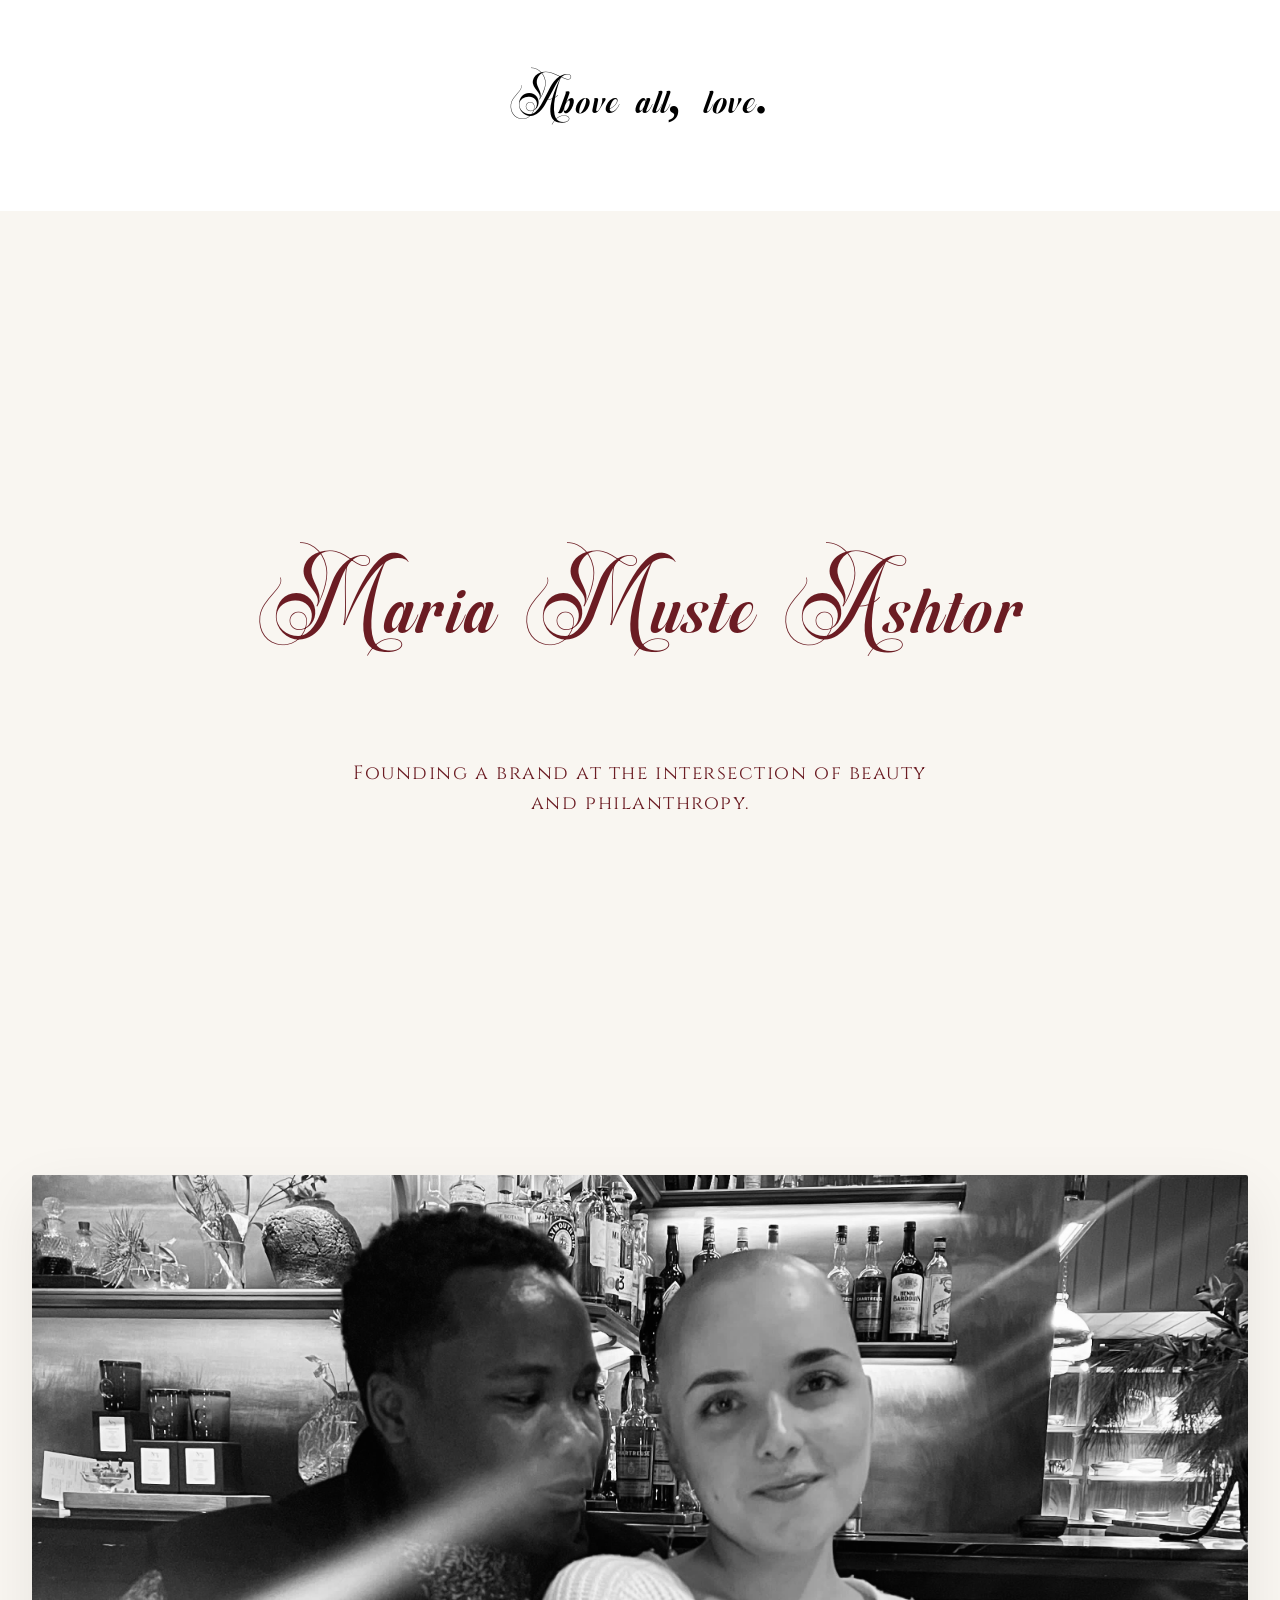
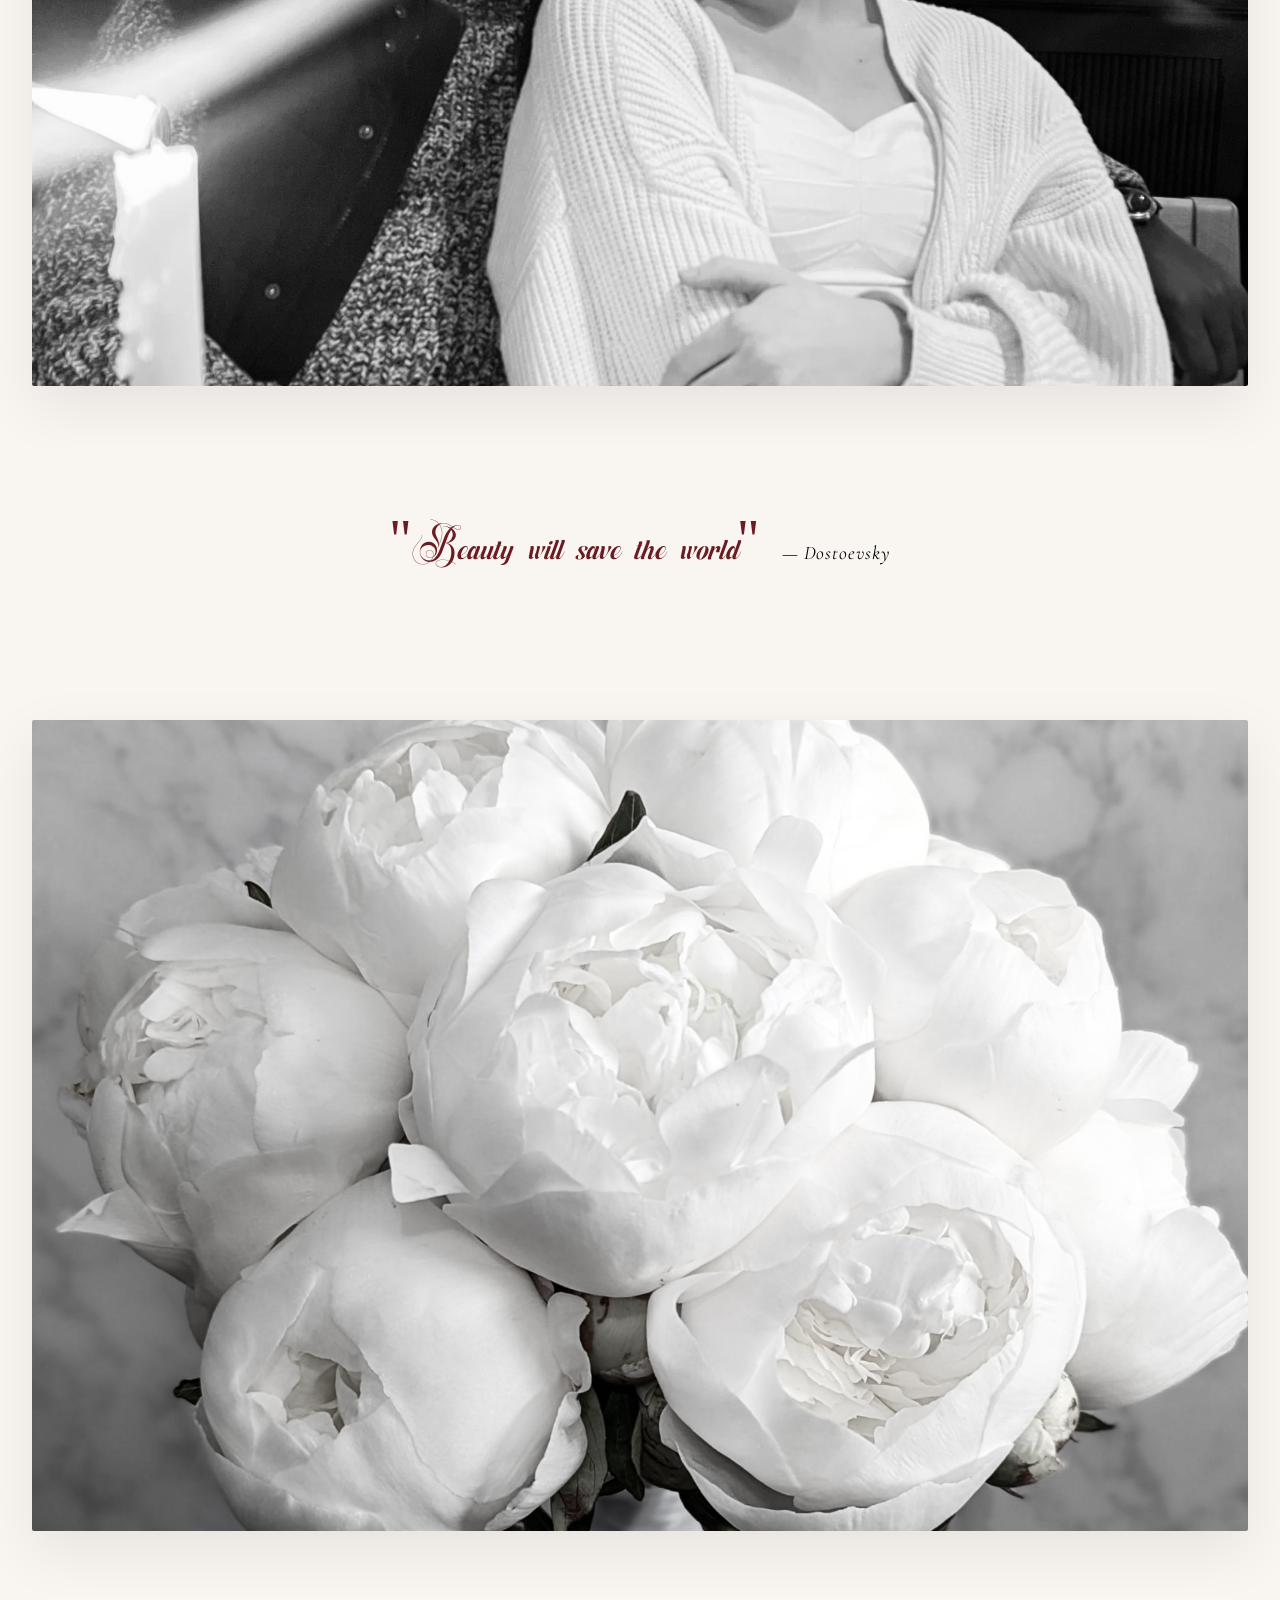
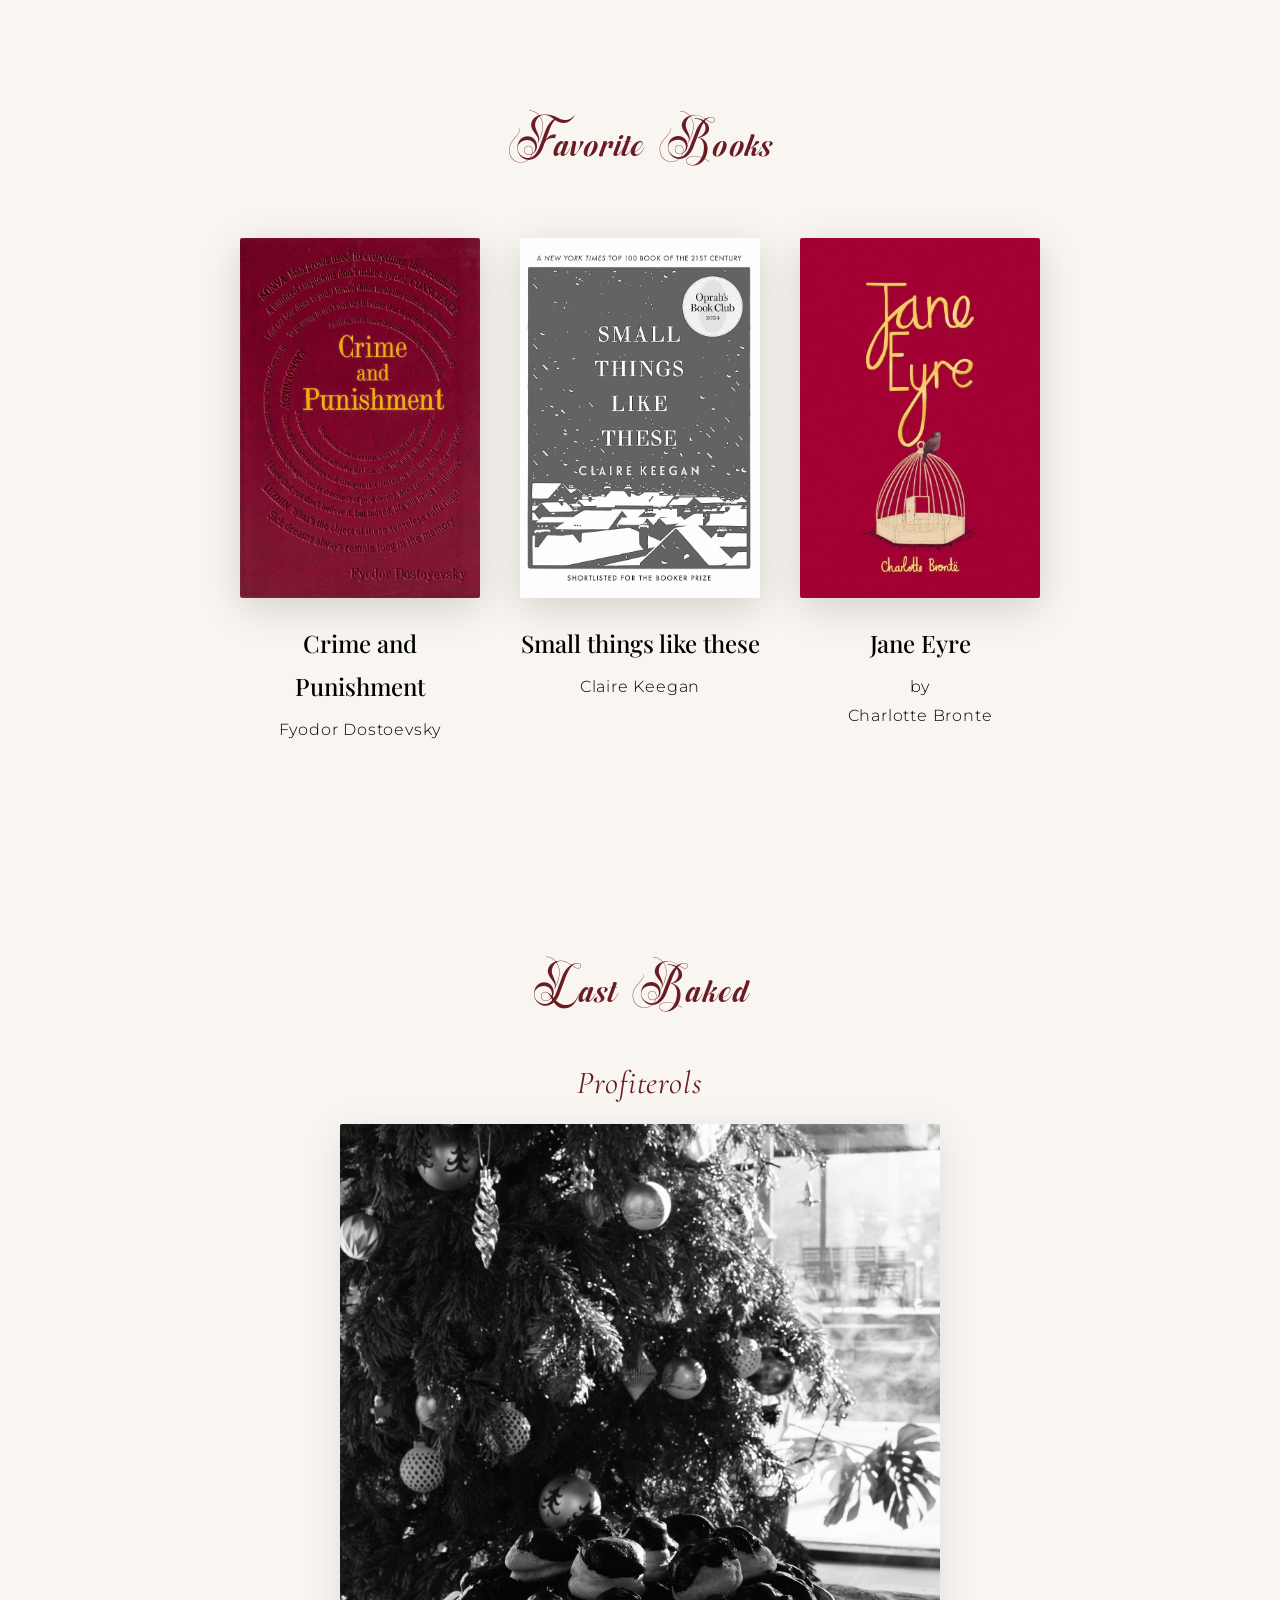
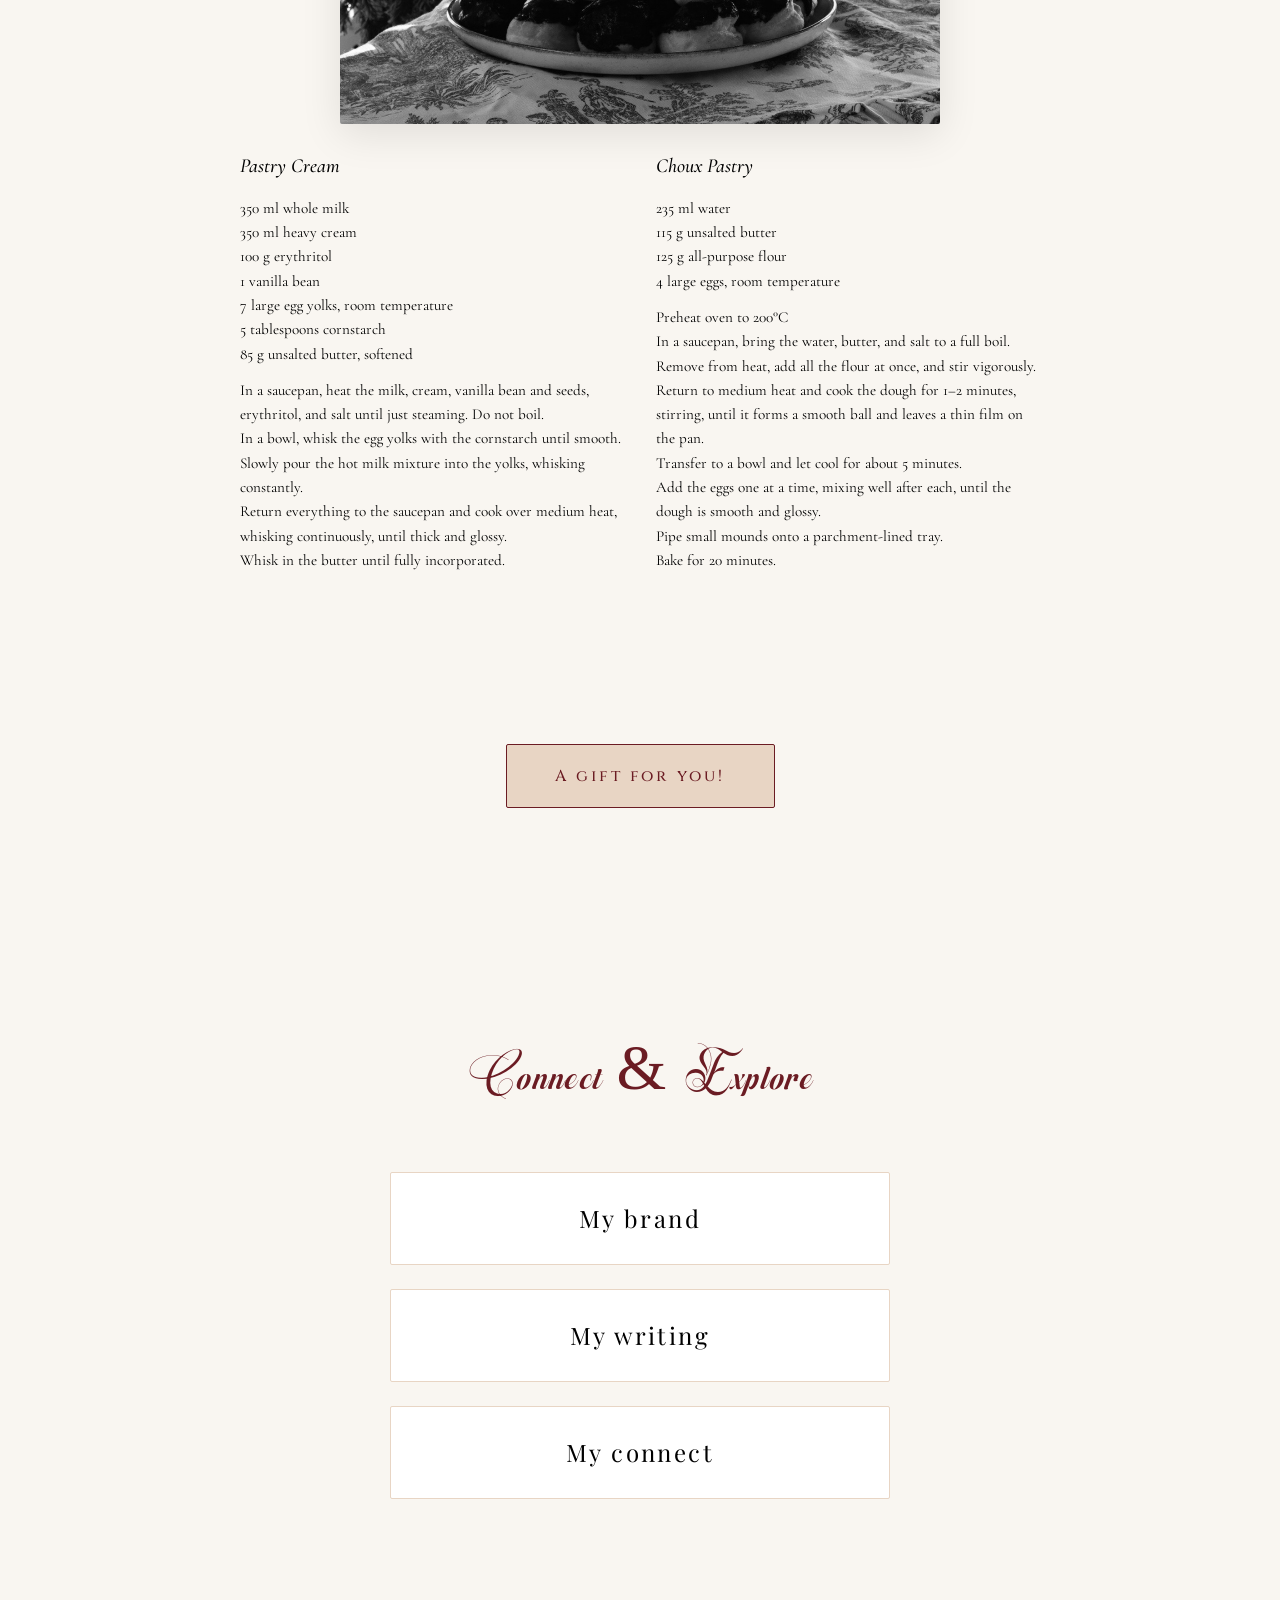
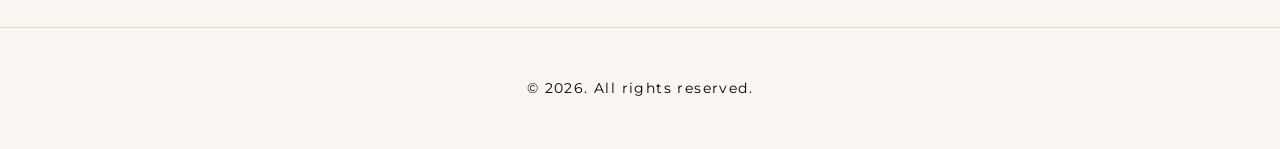
==== index.html @ 5f267ec2 "Add temporary screenshot section for 'Above all, love' image" ====
<!DOCTYPE html>
<html lang="en">
<head>
    <meta charset="UTF-8">
    <meta name="viewport" content="width=device-width, initial-scale=1.0">
    <title>Welcome</title>
    <link rel="preconnect" href="https://fonts.googleapis.com">
    <link rel="preconnect" href="https://fonts.gstatic.com" crossorigin>
    <link href="https://fonts.googleapis.com/css2?family=Great+Vibes&family=Cinzel:wght@400;500;600&family=Playfair+Display:ital,wght@0,400;0,500;0,600;1,400&family=Cormorant+Garamond:ital,wght@0,300;0,400;0,500;1,300&family=Montserrat:wght@300;400&display=swap" rel="stylesheet">
    <link rel="stylesheet" href="style.css">
    <script src="script.js" defer></script>
</head>
<body>
    <!-- TEMPORARY SCREENSHOT SECTION - DELETE AFTER USE -->
    <section class="screenshot-temp" style="background: white; padding: 3rem; text-align: center;">
        <h1 style="font-family: 'Vanolines', cursive; font-size: 4rem; color: black; margin: 0; letter-spacing: 0.02em;">Above all, love.</h1>
    </section>
    <!-- END TEMPORARY SECTION -->

    <main>
        <!-- Hero Section -->
        <section class="hero">
            <div class="hero-content">
                <h1 class="name">Maria Muste Ashtor</h1>
                <p class="tagline">Founding a brand at the intersection of beauty and philanthropy.</p>
            </div>
        </section>

        <!-- Image Section -->
        <section class="image-section">
            <div class="image-container">
                <img src="images/2a847a6f-b727-45ef-b4be-891b1014a0f2.jpg" alt="Serene landscape" class="hero-image">
            </div>
        </section>

        <!-- Quote Section -->
        <section class="quote-section">
            <div class="quote-container">
                <p class="quote">"Beauty will save the world" <span class="quote-author">— Dostoevsky</span></p>
            </div>
        </section>

        <!-- Second Image Section -->
        <section class="image-section">
            <div class="image-container">
                <img src="images/IMG_4873.jpg" alt="Mountain vista" class="hero-image">
            </div>
        </section>

        <!-- Favorite Books Section -->
        <section class="books">
            <div class="content-wrapper">
                <h2 class="section-title">Favorite Books</h2>
                <div class="books-grid">
                    <div class="book-item">
                        <div class="book-cover">
                            <img src="images/IMG_4875.JPG" alt="Book 1">
                        </div>
                        <h3 class="book-title">Crime and Punishment</h3>
                        <p class="book-author">Fyodor Dostoevsky</p>
                    </div>
                    <div class="book-item">
                        <div class="book-cover">
                            <img src="images/IMG_4874.jpg" alt="Book 2">
                        </div>
                        <h3 class="book-title">Small things like these</h3>
                        <p class="book-author">Claire Keegan</p>
                    </div>
                    <div class="book-item">
                        <div class="book-cover">
                            <img src="images/IMG_4876.jpg" alt="Book 3">
                        </div>
                        <h3 class="book-title">Jane Eyre</h3>
                        <p class="book-author">by<br>Charlotte Bronte</p>
                    </div>
                </div>
            </div>
        </section>

        <!-- Most Recently Baked Section -->
        <section class="baking">
            <div class="content-wrapper">
                <h2 class="section-title">Last Baked</h2>
                <h3 class="recipe-name">Profiterols</h3>
                <div class="baking-photo">
                    <img src="images/IMG_4820.jpg" alt="Profiterols">
                </div>
                <div class="recipe-columns">
                    <div class="recipe-column">
                        <h4 class="recipe-subtitle">Pastry Cream</h4>
                        <p class="recipe-text">350 ml whole milk<br>
                        350 ml heavy cream<br>
                        100 g erythritol<br>
                        1 vanilla bean<br>
                        7 large egg yolks, room temperature<br>
                        5 tablespoons cornstarch<br>
                        85 g unsalted butter, softened</p>
                        <p class="recipe-text">In a saucepan, heat the milk, cream, vanilla bean and seeds, erythritol, and salt until just steaming. Do not boil.<br>
                        In a bowl, whisk the egg yolks with the cornstarch until smooth.<br>
                        Slowly pour the hot milk mixture into the yolks, whisking constantly.<br>
                        Return everything to the saucepan and cook over medium heat, whisking continuously, until thick and glossy.<br>
                        Whisk in the butter until fully incorporated.</p>
                    </div>
                    <div class="recipe-column">
                        <h4 class="recipe-subtitle">Choux Pastry</h4>
                        <p class="recipe-text">235 ml water<br>
                        115 g unsalted butter<br>
                        125 g all-purpose flour<br>
                        4 large eggs, room temperature</p>
                        <p class="recipe-text">Preheat oven to 200°C<br>
                        In a saucepan, bring the water, butter, and salt to a full boil.<br>
                        Remove from heat, add all the flour at once, and stir vigorously.<br>
                        Return to medium heat and cook the dough for 1–2 minutes, stirring, until it forms a smooth ball and leaves a thin film on the pan.<br>
                        Transfer to a bowl and let cool for about 5 minutes.<br>
                        Add the eggs one at a time, mixing well after each, until the dough is smooth and glossy.<br>
                        Pipe small mounds onto a parchment-lined tray.<br>
                        Bake for 20 minutes.</p>
                    </div>
                </div>
            </div>
        </section>

        <!-- Your Gift Section -->
        <section class="gift-section">
            <div class="content-wrapper">
                <button class="gift-button" id="giftButton">A gift for you!</button>
                <div class="bible-verse" id="bibleVerse"></div>
            </div>
        </section>

        <!-- Links Section (Link Tree Style) -->
        <section class="links">
            <div class="content-wrapper">
                <h2 class="section-title">Connect & Explore</h2>
                <div class="link-tree">
                    <a href="https://miliri.com" class="link-item" target="_blank" rel="noopener noreferrer">
                        <span class="link-text">My brand</span>
                    </a>
                    <a href="https://substack.com/@abovealllove/notes" class="link-item" target="_blank" rel="noopener noreferrer">
                        <span class="link-text">My writing</span>
                    </a>
                    <a href="https://www.linkedin.com/in/mariamuste/" class="link-item" target="_blank" rel="noopener noreferrer">
                        <span class="link-text">My connect</span>
                    </a>
                </div>
            </div>
        </section>

        <!-- Footer -->
        <footer>
            <p>&copy; 2026. All rights reserved.</p>
        </footer>
    </main>
</body>
</html>
---- style.css ----
/* Global Styles */
@font-face {
    font-family: 'Vanolines';
    src: url('Dh Vanolines DEMO.otf') format('opentype');
    font-weight: normal;
    font-style: normal;
}

* {
    margin: 0;
    padding: 0;
    box-sizing: border-box;
}

:root {
    --cream: #F9F6F1;
    --blush: #E8D5C4;
    --soft-gray: #8B8680;
    --charcoal: #3D3935;
    --black: #000000;
    --burgundy: #6B1C23;
    --white: #FFFFFF;
}

body {
    font-family: 'Montserrat', sans-serif;
    background-color: var(--cream);
    color: var(--charcoal);
    line-height: 1.8;
    overflow-x: hidden;
}

h1, h2, h3 {
    font-family: 'Cormorant Garamond', serif;
    font-weight: 300;
}

/* Substack Header Section */
.substack-header {
    min-height: 25vh;
    display: flex;
    align-items: center;
    justify-content: center;
    padding: 4rem 2rem;
    background-color: #FFFFFF;
    border-bottom: none;
}

.substack-header-content {
    text-align: center;
}

.substack-name {
    font-family: 'Vanolines', cursive;
    font-size: 60px;
    font-weight: 400;
    letter-spacing: 3px;
    color: #000000;
    margin: 0;
    font-style: normal;
}

/* Hero Section */
.hero {
    min-height: 100vh;
    display: flex;
    align-items: center;
    justify-content: center;
    padding: 2rem;
    background-color: var(--cream);
}

.hero-content {
    text-align: center;
    animation: fadeIn 1.5s ease-in;
}

.name {
    font-family: 'Vanolines', cursive;
    font-size: clamp(4rem, 10vw, 8rem);
    font-weight: 400;
    letter-spacing: 0.02em;
    color: var(--burgundy);
    margin-bottom: 1.5rem;
    font-style: normal;
}

.tagline {
    font-family: 'Cinzel', serif;
    font-size: clamp(0.9rem, 2vw, 1.2rem);
    font-weight: 400;
    letter-spacing: 0.08em;
    color: var(--burgundy);
    max-width: 600px;
    margin: 0 auto;
    line-height: 1.6;
}

/* Image Section */
.image-section {
    width: 100%;
    padding: 4rem 2rem;
    background-color: var(--cream);
}

.image-container {
    max-width: 1400px;
    margin: 0 auto;
    overflow: hidden;
    border-radius: 2px;
    box-shadow: 0 20px 60px rgba(0, 0, 0, 0.08);
}

.hero-image {
    width: 100%;
    height: auto;
    display: block;
    object-fit: cover;
    aspect-ratio: 3/2;
    transition: transform 0.6s ease;
}

.image-container:hover .hero-image {
    transform: scale(1.02);
}

.content-wrapper {
    max-width: 800px;
    margin: 0 auto;
    text-align: center;
}

/* Quote Section */
.quote-section {
    padding: 4rem 2rem;
    background-color: var(--cream);
}

.quote-container {
    max-width: 900px;
    margin: 0 auto;
    text-align: center;
    padding: 0 2rem;
}

.quote {
    font-family: 'Vanolines', cursive;
    font-size: clamp(2rem, 5vw, 3.5rem);
    font-weight: 400;
    color: var(--burgundy);
    line-height: 1.4;
}

.quote-author {
    font-family: 'Cormorant Garamond', serif;
    font-size: clamp(1rem, 2vw, 1.2rem);
    font-style: italic;
    color: var(--black);
    letter-spacing: 0.05em;
    margin-left: 0.5rem;
}

/* Gift Button */
.gift-button {
    margin: 0 auto;
    display: block;
    padding: 1.25rem 3rem;
    background-color: var(--blush);
    border: 1px solid var(--burgundy);
    border-radius: 2px;
    font-family: 'Cinzel', serif;
    font-size: 1rem;
    font-weight: 500;
    letter-spacing: 0.2em;
    color: var(--burgundy);
    cursor: pointer;
    transition: all 0.3s ease;
}

.gift-button:hover {
    background-color: var(--burgundy);
    color: var(--white);
    transform: translateY(-2px);
    box-shadow: 0 10px 30px rgba(0, 0, 0, 0.15);
}

.bible-verse {
    margin-top: 2.5rem;
    padding: 2rem;
    font-family: 'Cormorant Garamond', serif;
    font-size: 1.5rem;
    font-style: italic;
    line-height: 1.8;
    color: var(--burgundy);
    min-height: 60px;
    opacity: 0;
    transition: opacity 0.5s ease;
    text-align: center;
}

.bible-verse.show {
    opacity: 1;
}

/* Books Section */
.books {
    padding: 6rem 2rem;
    background-color: var(--cream);
}

.books-grid {
    display: grid;
    grid-template-columns: repeat(3, 1fr);
    gap: 2.5rem;
    max-width: 1000px;
    margin: 0 auto;
}

.book-item {
    text-align: center;
}

.book-cover {
    margin-bottom: 1.5rem;
    overflow: hidden;
    border-radius: 2px;
    box-shadow: 0 10px 40px rgba(0, 0, 0, 0.15);
    transition: transform 0.3s ease;
}

.book-cover:hover {
    transform: translateY(-5px);
}

.book-cover img {
    width: 100%;
    height: auto;
    display: block;
    aspect-ratio: 2/3;
    object-fit: cover;
}

.book-title {
    font-family: 'Playfair Display', serif;
    font-size: 1.5rem;
    font-weight: 500;
    color: var(--black);
    margin-bottom: 0.5rem;
}

.book-author {
    font-family: 'Montserrat', sans-serif;
    font-size: 1rem;
    font-weight: 300;
    color: var(--black);
    letter-spacing: 0.05em;
}

/* Baking Section */
.baking {
    padding: 6rem 2rem;
    background-color: var(--cream);
}

.recipe-name {
    font-family: 'Cormorant Garamond', serif;
    font-size: clamp(1.5rem, 3vw, 2rem);
    font-weight: 400;
    font-style: italic;
    color: var(--burgundy);
    text-align: center;
    margin-bottom: 0.75rem;
    margin-top: 0;
    letter-spacing: 0.03em;
}

.baking-photo {
    max-width: 600px;
    margin: 0.75rem auto 1.5rem;
    aspect-ratio: 1/1;
    overflow: hidden;
    border-radius: 2px;
    box-shadow: 0 10px 40px rgba(0, 0, 0, 0.1);
}

.baking-photo img {
    width: 100%;
    height: 100%;
    object-fit: cover;
    transition: transform 0.4s ease;
}

.baking-photo:hover img {
    transform: scale(1.05);
}

.recipe-columns {
    display: grid;
    grid-template-columns: 1fr 1fr;
    gap: 2rem;
    max-width: 900px;
    margin: 0 auto;
}

.recipe-column {
    text-align: left;
}

.recipe-text {
    font-family: 'Cormorant Garamond', serif;
    font-size: 0.95rem;
    line-height: 1.6;
    color: var(--black);
    margin-bottom: 0.75rem;
}

.recipe-subtitle {
    font-family: 'Cormorant Garamond', serif;
    font-size: 1.25rem;
    font-weight: 500;
    font-style: italic;
    color: var(--black);
    margin: 0 0 0.75rem;
    text-align: left;
}

/* Gift Section */
.gift-section {
    padding: 4rem 2rem;
    background-color: var(--cream);
}

/* Links Section */
.links {
    padding: 3rem 2rem 8rem;
    background-color: var(--cream);
}

.section-title {
    font-family: 'Vanolines', cursive;
    font-size: clamp(2.5rem, 5vw, 4rem);
    font-weight: 400;
    letter-spacing: 0.02em;
    text-align: center;
    margin-bottom: 2rem;
    color: var(--burgundy);
}

.baking .section-title {
    margin-bottom: 0.1rem;
}

.link-tree {
    max-width: 500px;
    margin: 0 auto;
    display: flex;
    flex-direction: column;
    gap: 1.5rem;
}

.link-item {
    display: block;
    padding: 1.5rem 2rem;
    background-color: var(--white);
    border: 1px solid var(--blush);
    border-radius: 2px;
    text-decoration: none;
    text-align: center;
    transition: all 0.3s ease;
    position: relative;
    overflow: hidden;
}

.link-item::before {
    content: '';
    position: absolute;
    top: 0;
    left: -100%;
    width: 100%;
    height: 100%;
    background: linear-gradient(90deg, transparent, rgba(232, 213, 196, 0.3), transparent);
    transition: left 0.5s ease;
}

.link-item:hover::before {
    left: 100%;
}

.link-item:hover {
    transform: translateY(-2px);
    box-shadow: 0 10px 30px rgba(0, 0, 0, 0.1);
    border-color: var(--soft-gray);
}

.link-text {
    font-family: 'Playfair Display', serif;
    font-size: 1.5rem;
    font-weight: 400;
    letter-spacing: 0.1em;
    color: var(--black);
    position: relative;
    z-index: 1;
}

/* Footer */
footer {
    padding: 3rem 2rem 3rem;
    text-align: center;
    background-color: var(--cream);
    border-top: 1px solid var(--blush);
}

footer p {
    font-size: 0.875rem;
    color: var(--black);
    letter-spacing: 0.1em;
}

/* Animations */
@keyframes fadeIn {
    from {
        opacity: 0;
        transform: translateY(20px);
    }
    to {
        opacity: 1;
        transform: translateY(0);
    }
}

/* Responsive Design */
@media (max-width: 968px) {
    .books-grid {
        grid-template-columns: 1fr;
        gap: 3rem;
    }
}

@media (max-width: 768px) {
    .hero {
        min-height: 80vh;
    }

    .links,
    .books,
    .baking,
    .quote-section,
    .gift-section {
        padding: 4rem 1.5rem;
    }

    .image-section {
        padding: 2rem 1rem;
    }

    .link-item {
        padding: 1.25rem 1.5rem;
    }

    .quote {
        font-size: 2rem;
    }

    .baking-photo {
        max-width: 100%;
    }

    .recipe-columns {
        grid-template-columns: 1fr;
        gap: 1.5rem;
    }
}

@media (max-width: 480px) {
    .name {
        font-size: 3rem;
    }

    .tagline {
        font-size: 0.85rem;
    }

    .link-text {
        font-size: 1.25rem;
    }

    .gift-button {
        padding: 1rem 2rem;
        font-size: 0.9rem;
    }

    .bible-verse {
        font-size: 1.2rem;
        padding: 1.5rem 1rem;
    }

    .book-title {
        font-size: 1.25rem;
    }

    .section-title {
        font-size: 2rem;
    }

    .recipe-name {
        font-size: 1rem;
    }

    .recipe-text {
        font-size: 0.95rem;
    }

    .quote-author {
        font-size: 0.9rem;
        display: block;
        margin-left: 0;
        margin-top: 1rem;
    }
}
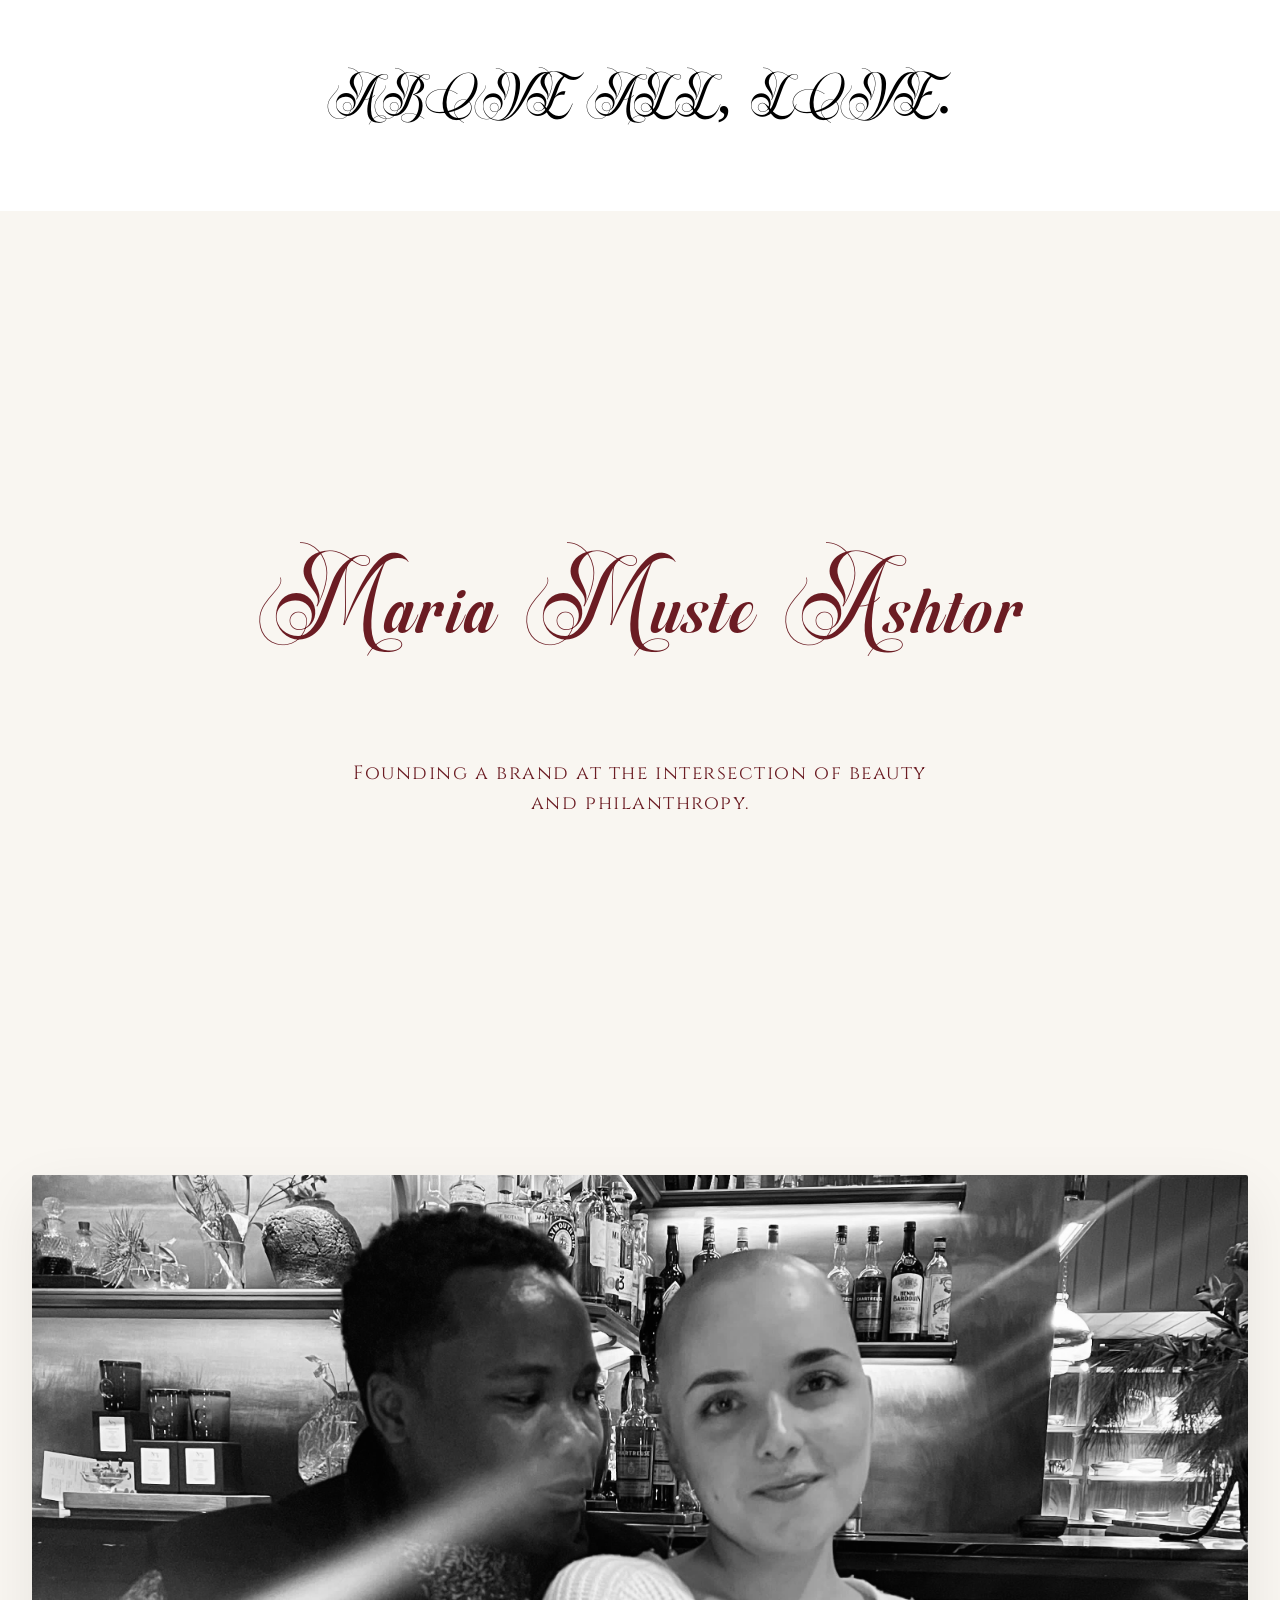
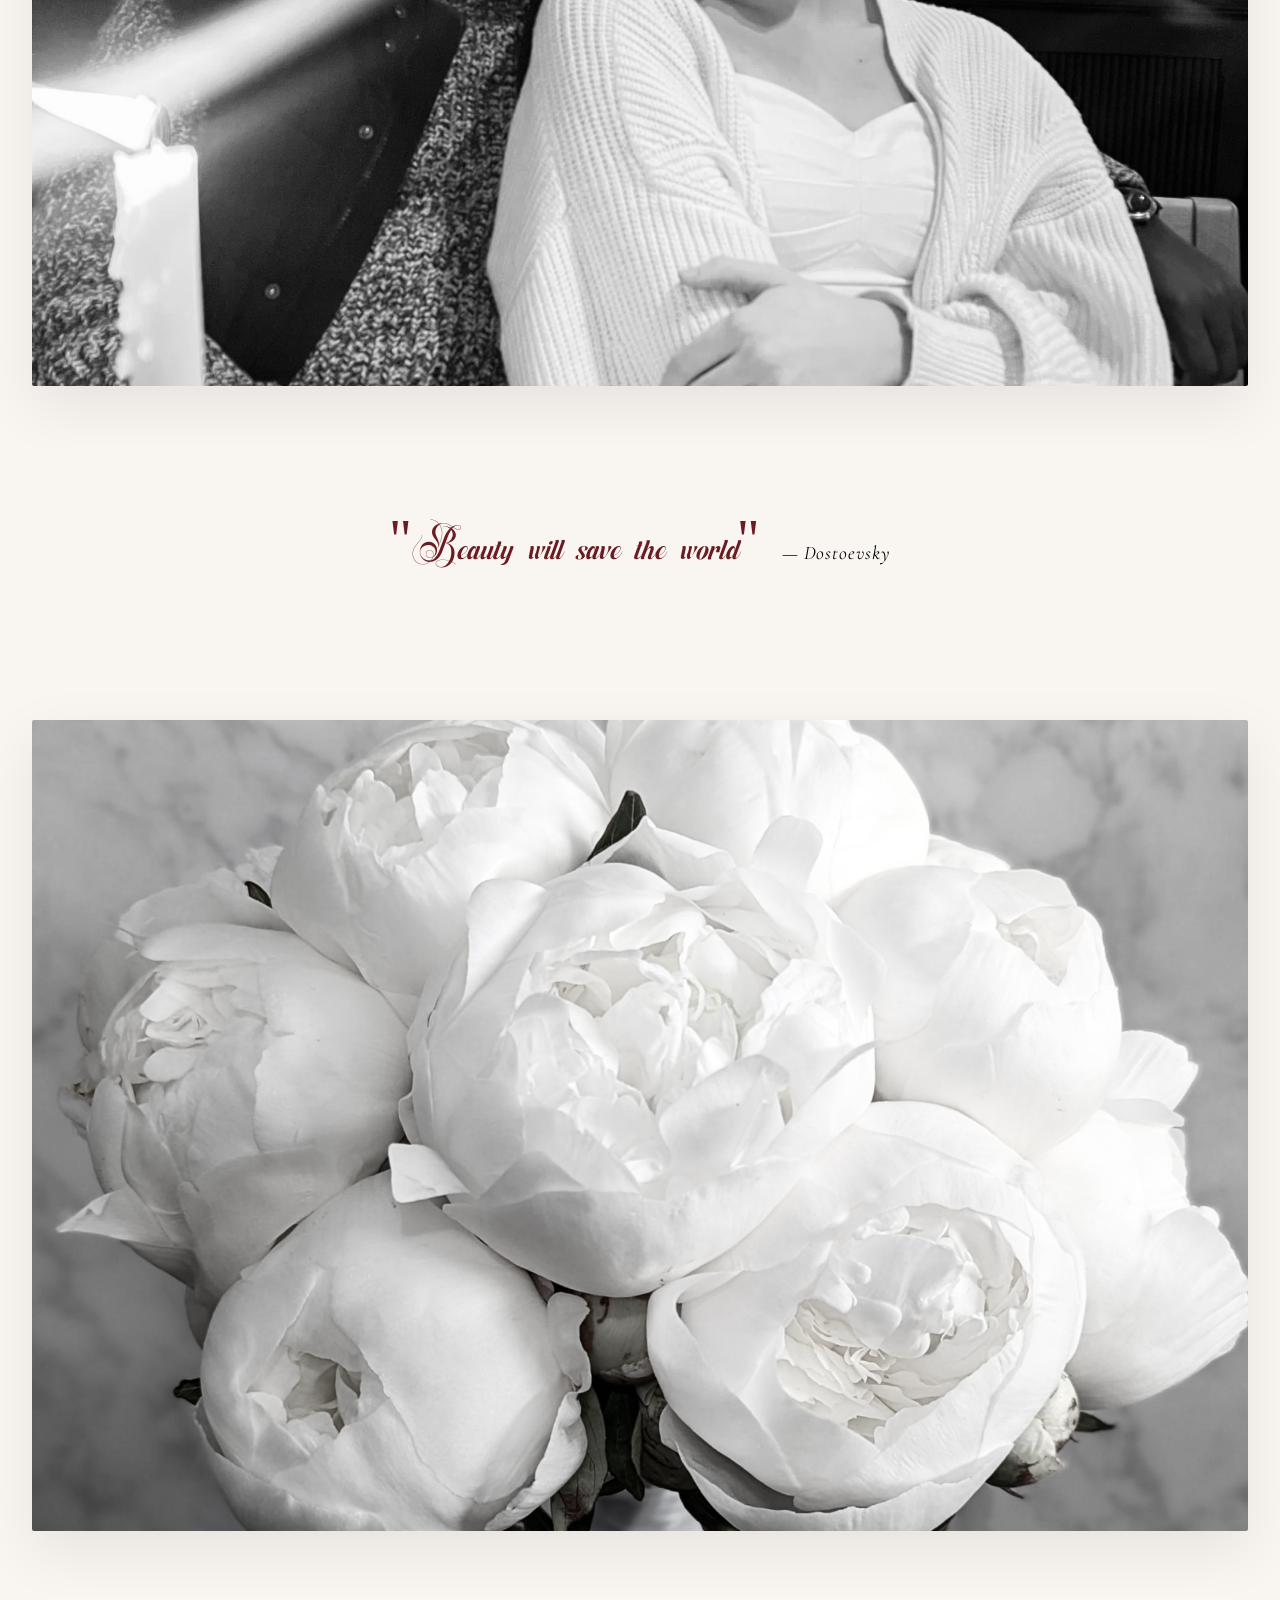
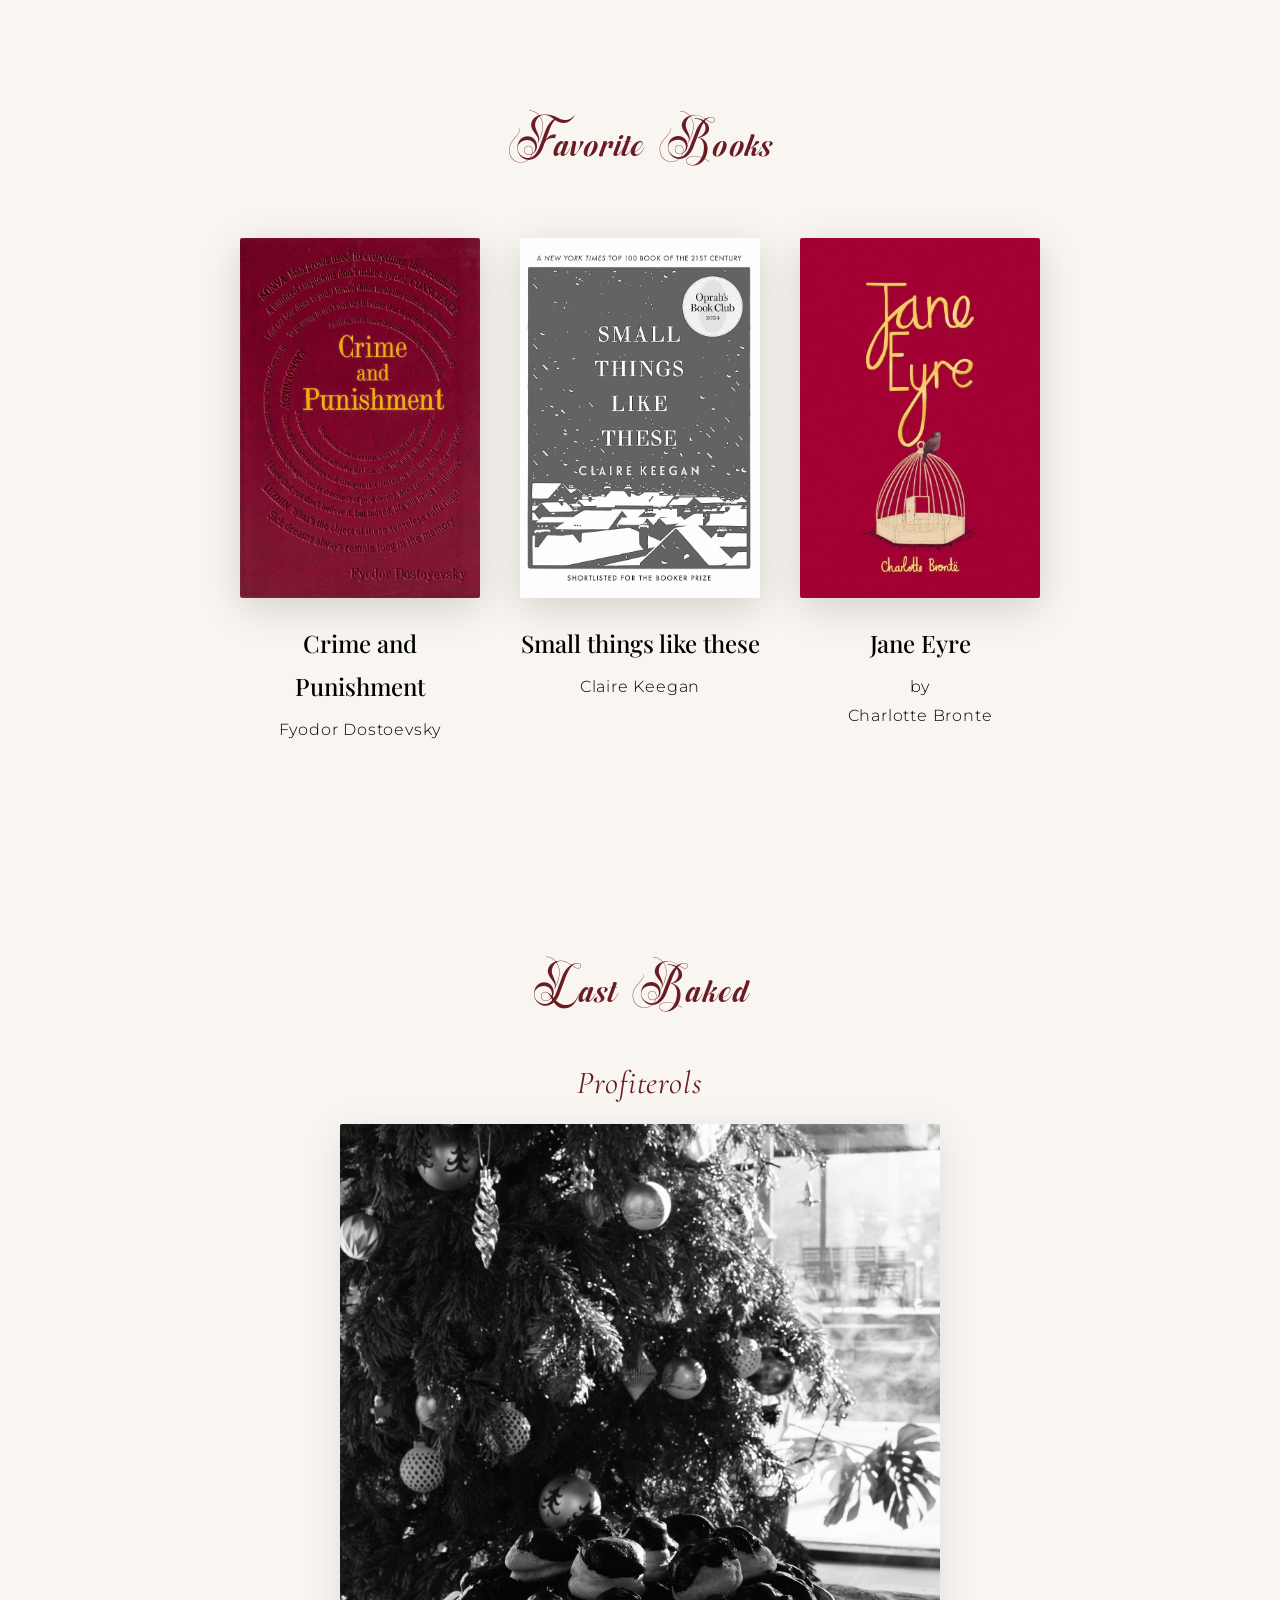
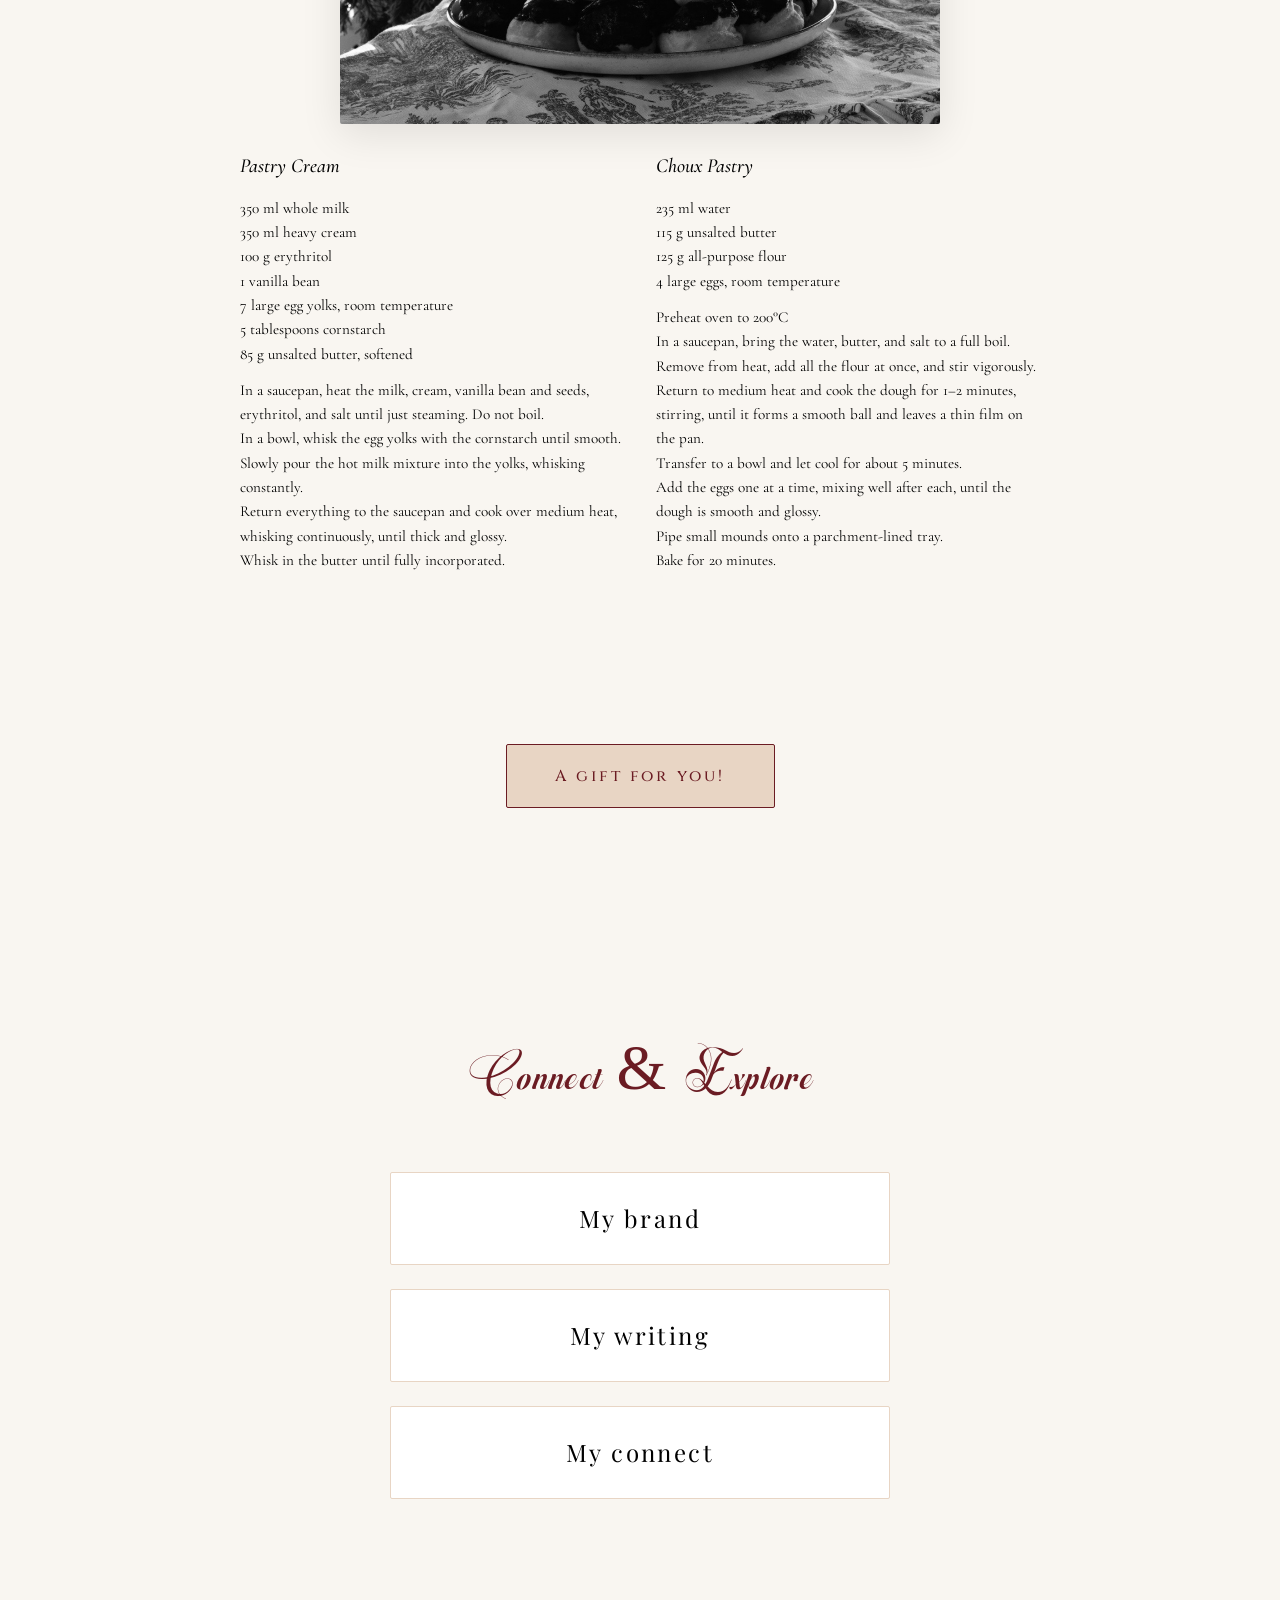
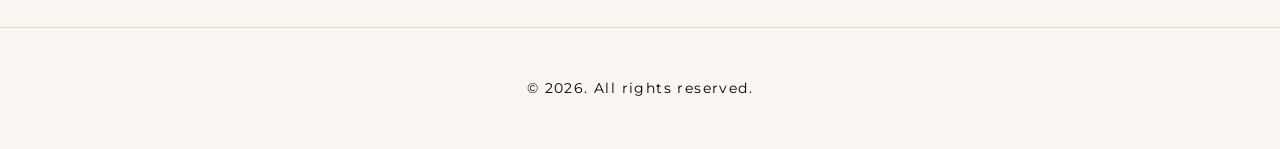
==== commit 27420280: "Change screenshot text to all caps: ABOVE ALL, LOVE." ====
--- a/index.html
+++ b/index.html
@@ -13,7 +13,7 @@
 <body>
     <!-- TEMPORARY SCREENSHOT SECTION - DELETE AFTER USE -->
     <section class="screenshot-temp" style="background: white; padding: 3rem; text-align: center;">
-        <h1 style="font-family: 'Vanolines', cursive; font-size: 4rem; color: black; margin: 0; letter-spacing: 0.02em;">Above all, love.</h1>
+        <h1 style="font-family: 'Vanolines', cursive; font-size: 4rem; color: black; margin: 0; letter-spacing: 0.02em;">ABOVE ALL, LOVE.</h1>
     </section>
     <!-- END TEMPORARY SECTION -->
 
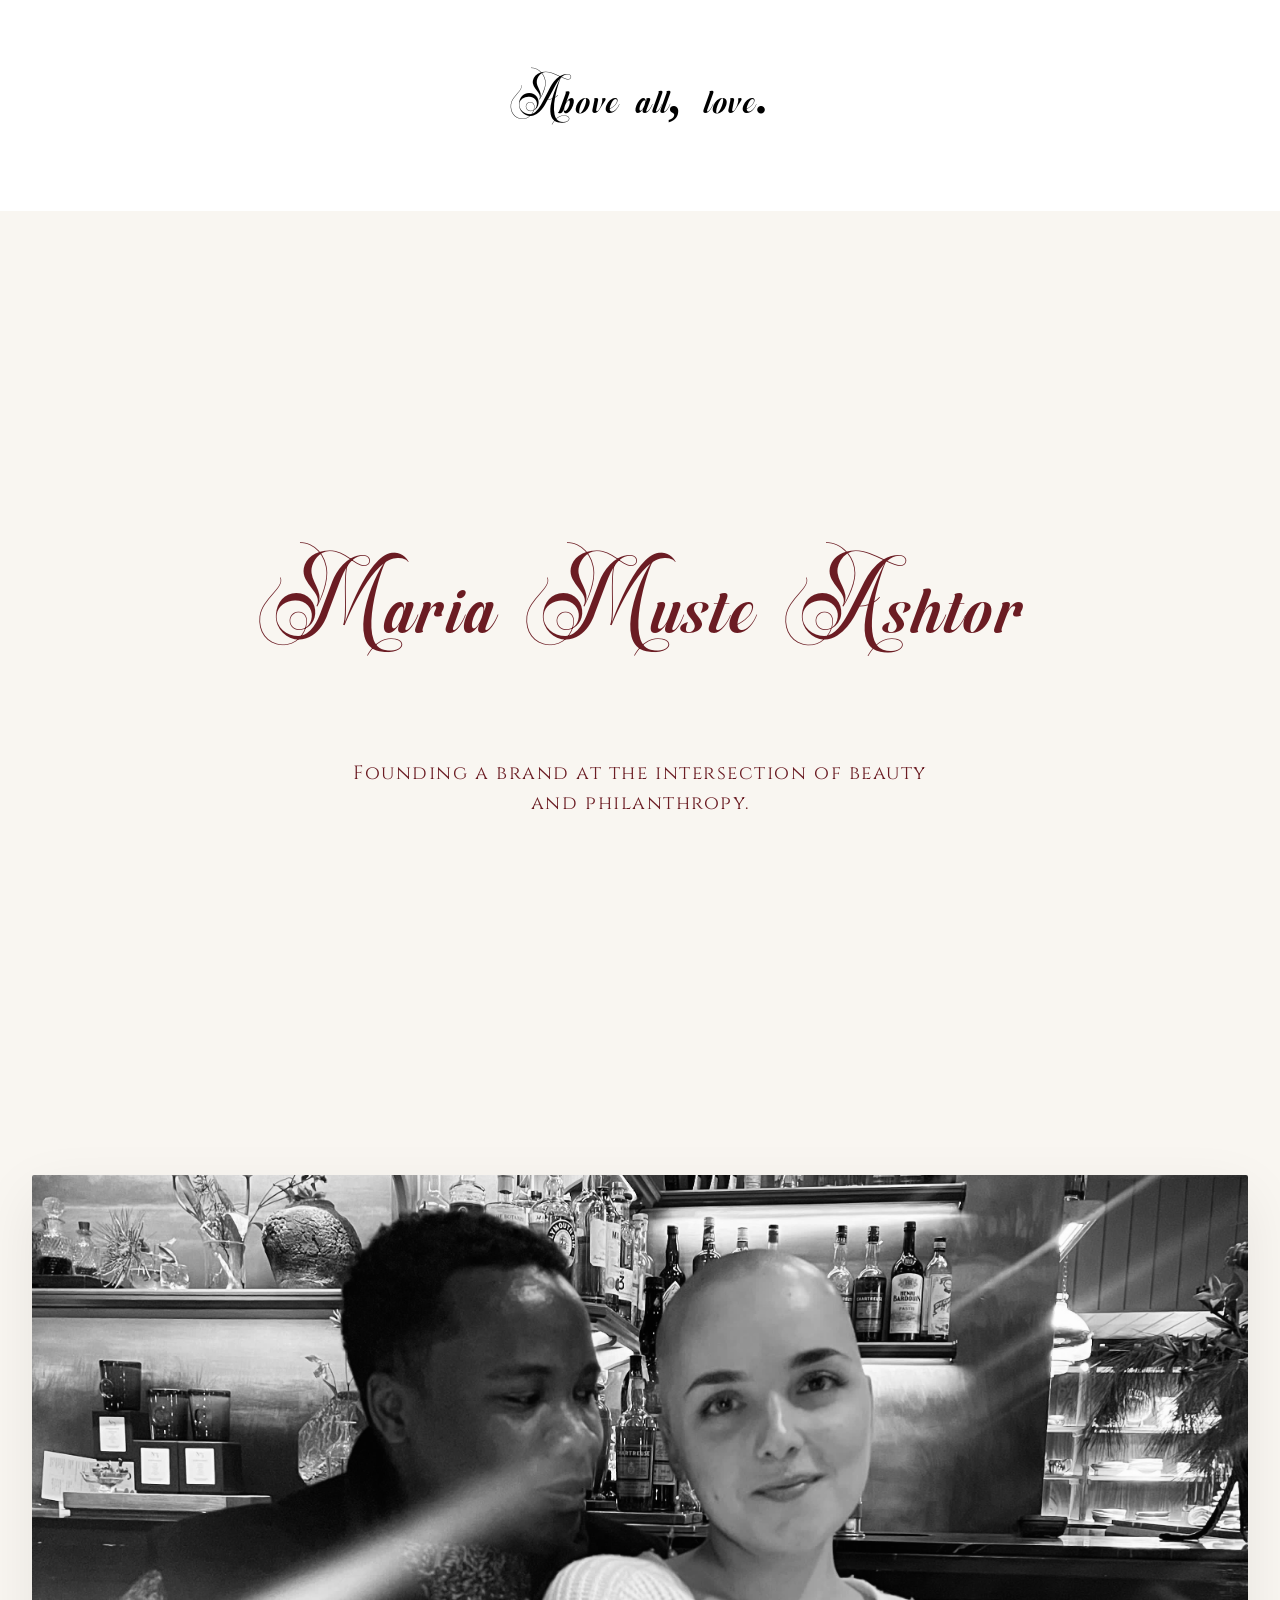
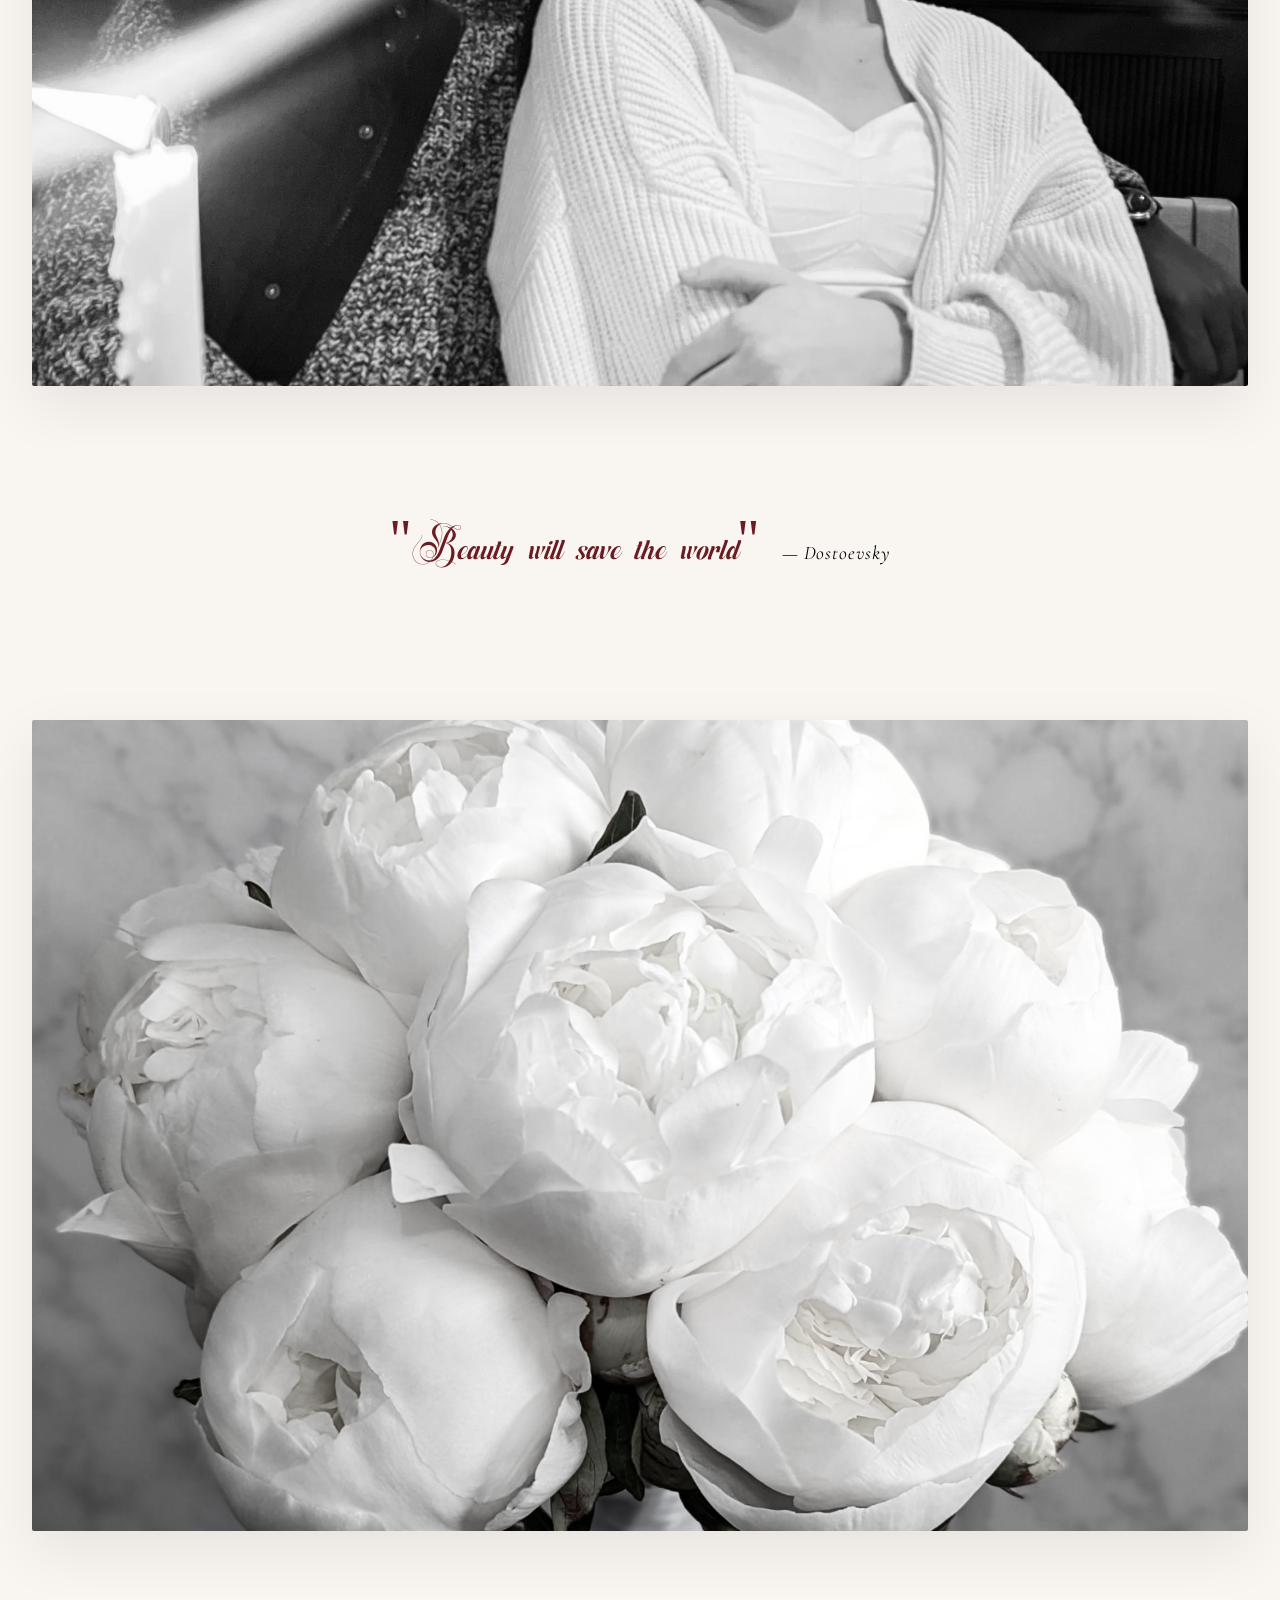
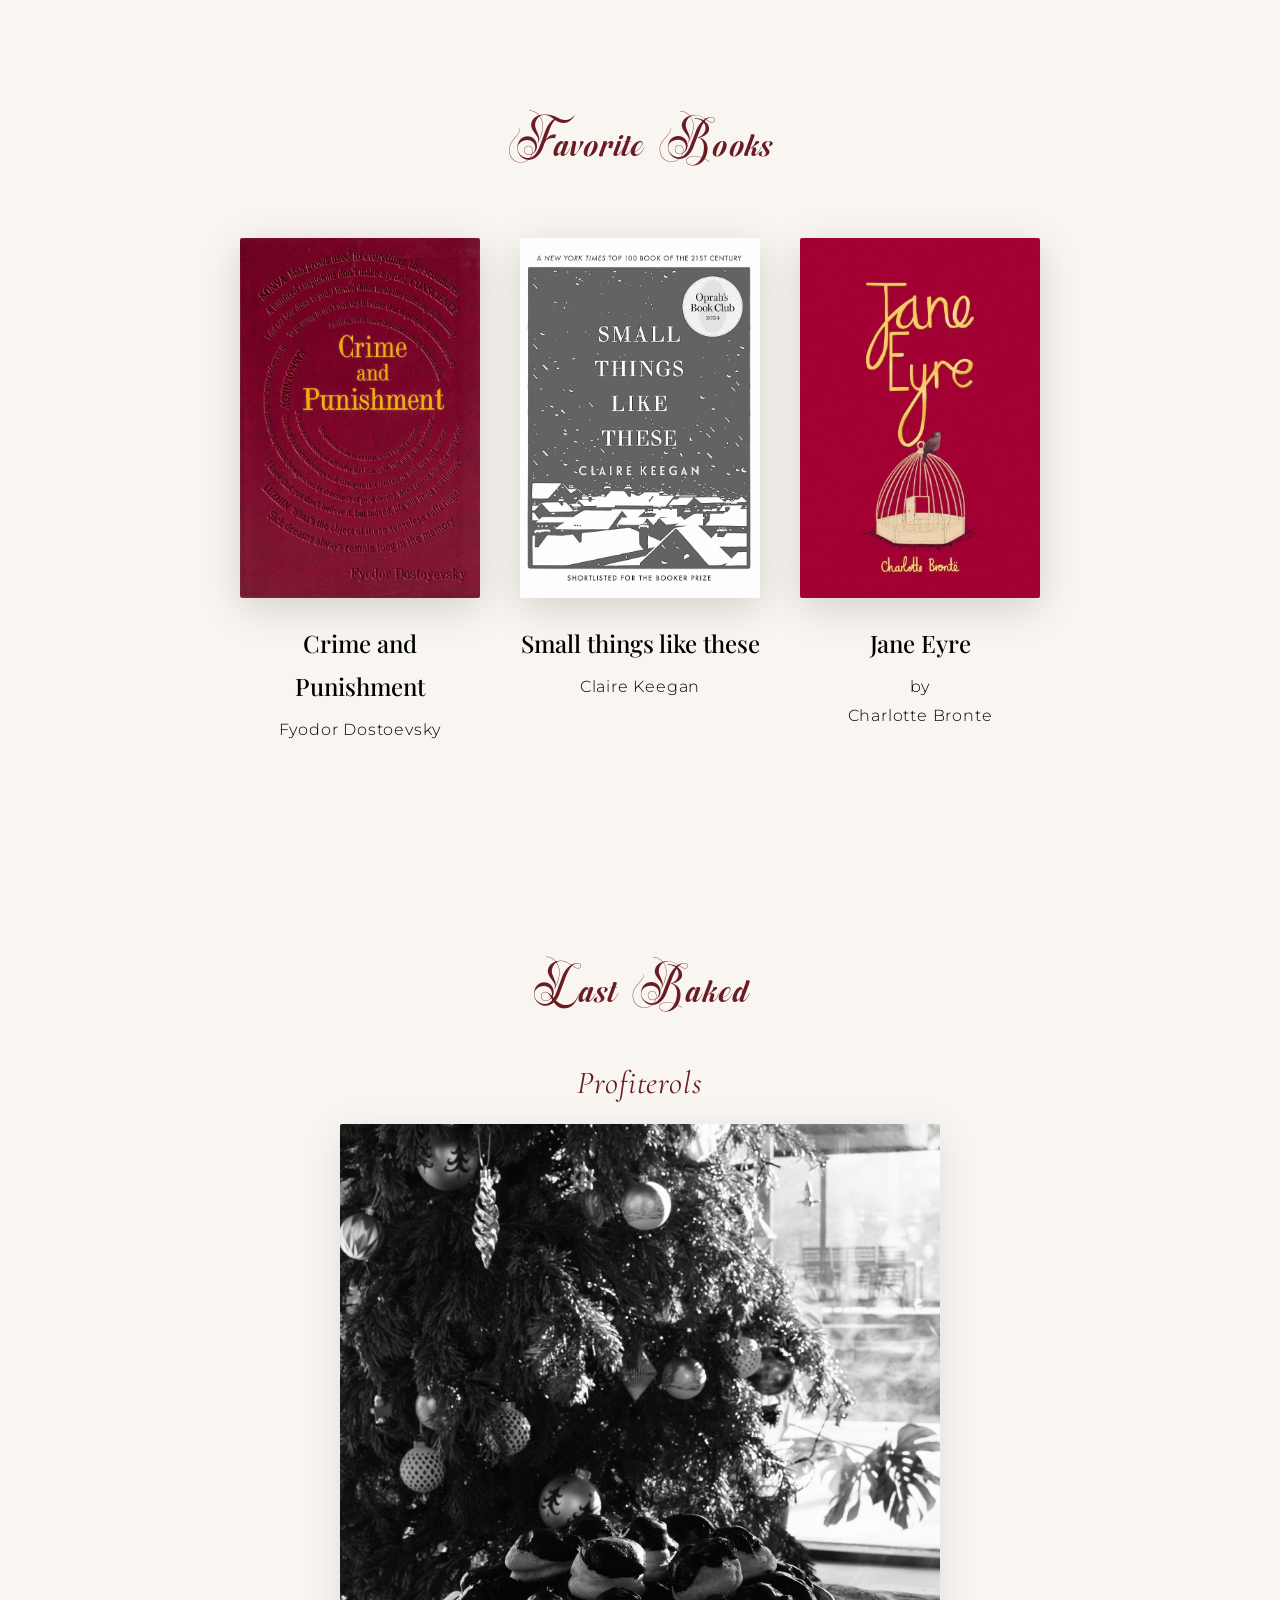
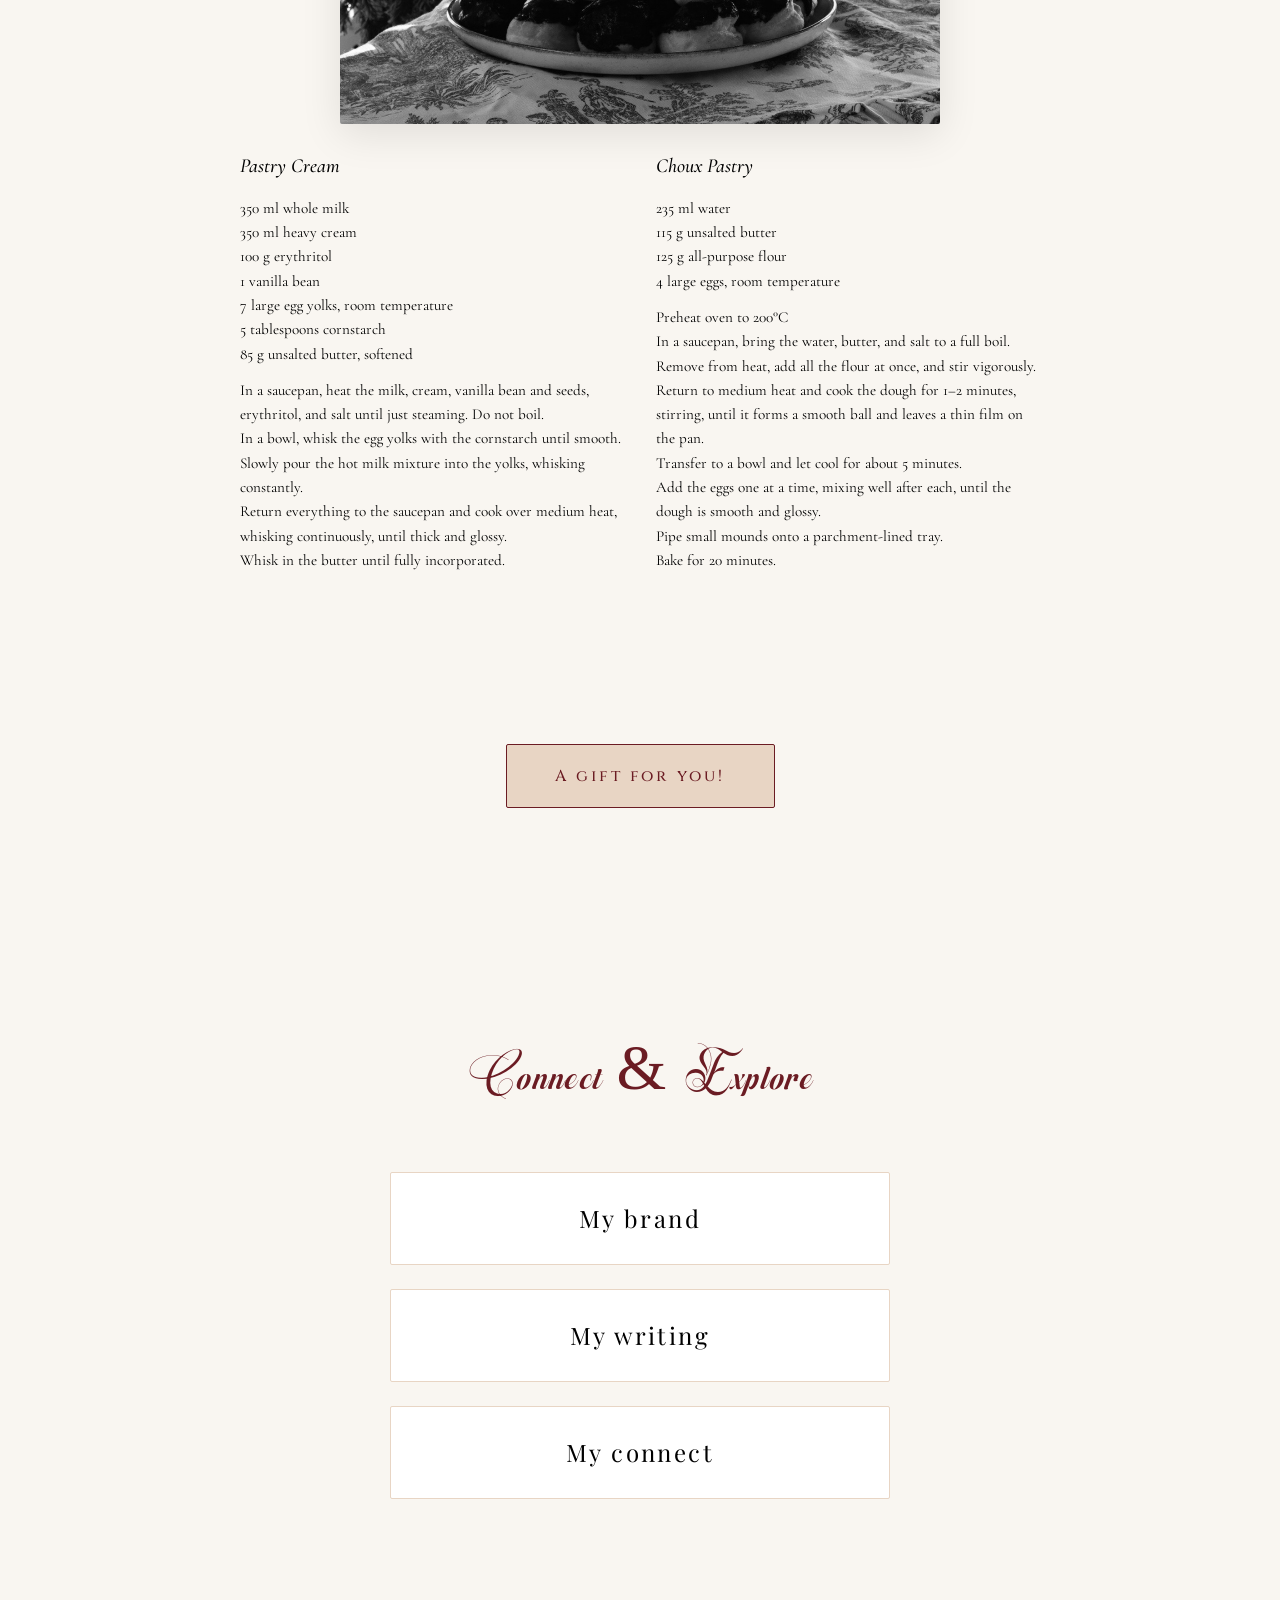
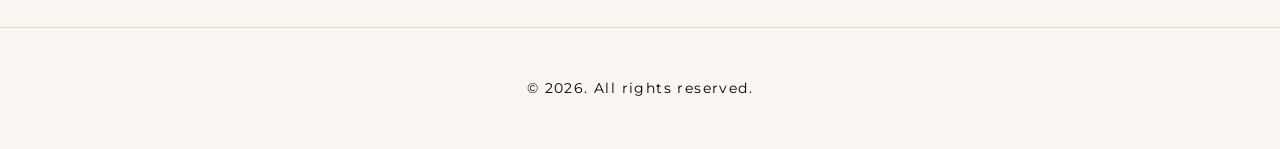
==== commit 18f4c6ac: "Change screenshot text to normal case and ensure not bold" ====
--- a/index.html
+++ b/index.html
@@ -13,7 +13,7 @@
 <body>
     <!-- TEMPORARY SCREENSHOT SECTION - DELETE AFTER USE -->
     <section class="screenshot-temp" style="background: white; padding: 3rem; text-align: center;">
-        <h1 style="font-family: 'Vanolines', cursive; font-size: 4rem; color: black; margin: 0; letter-spacing: 0.02em;">ABOVE ALL, LOVE.</h1>
+        <h1 style="font-family: 'Vanolines', cursive; font-size: 4rem; font-weight: 400; color: black; margin: 0; letter-spacing: 0.02em;">Above all, love.</h1>
     </section>
     <!-- END TEMPORARY SECTION -->
 
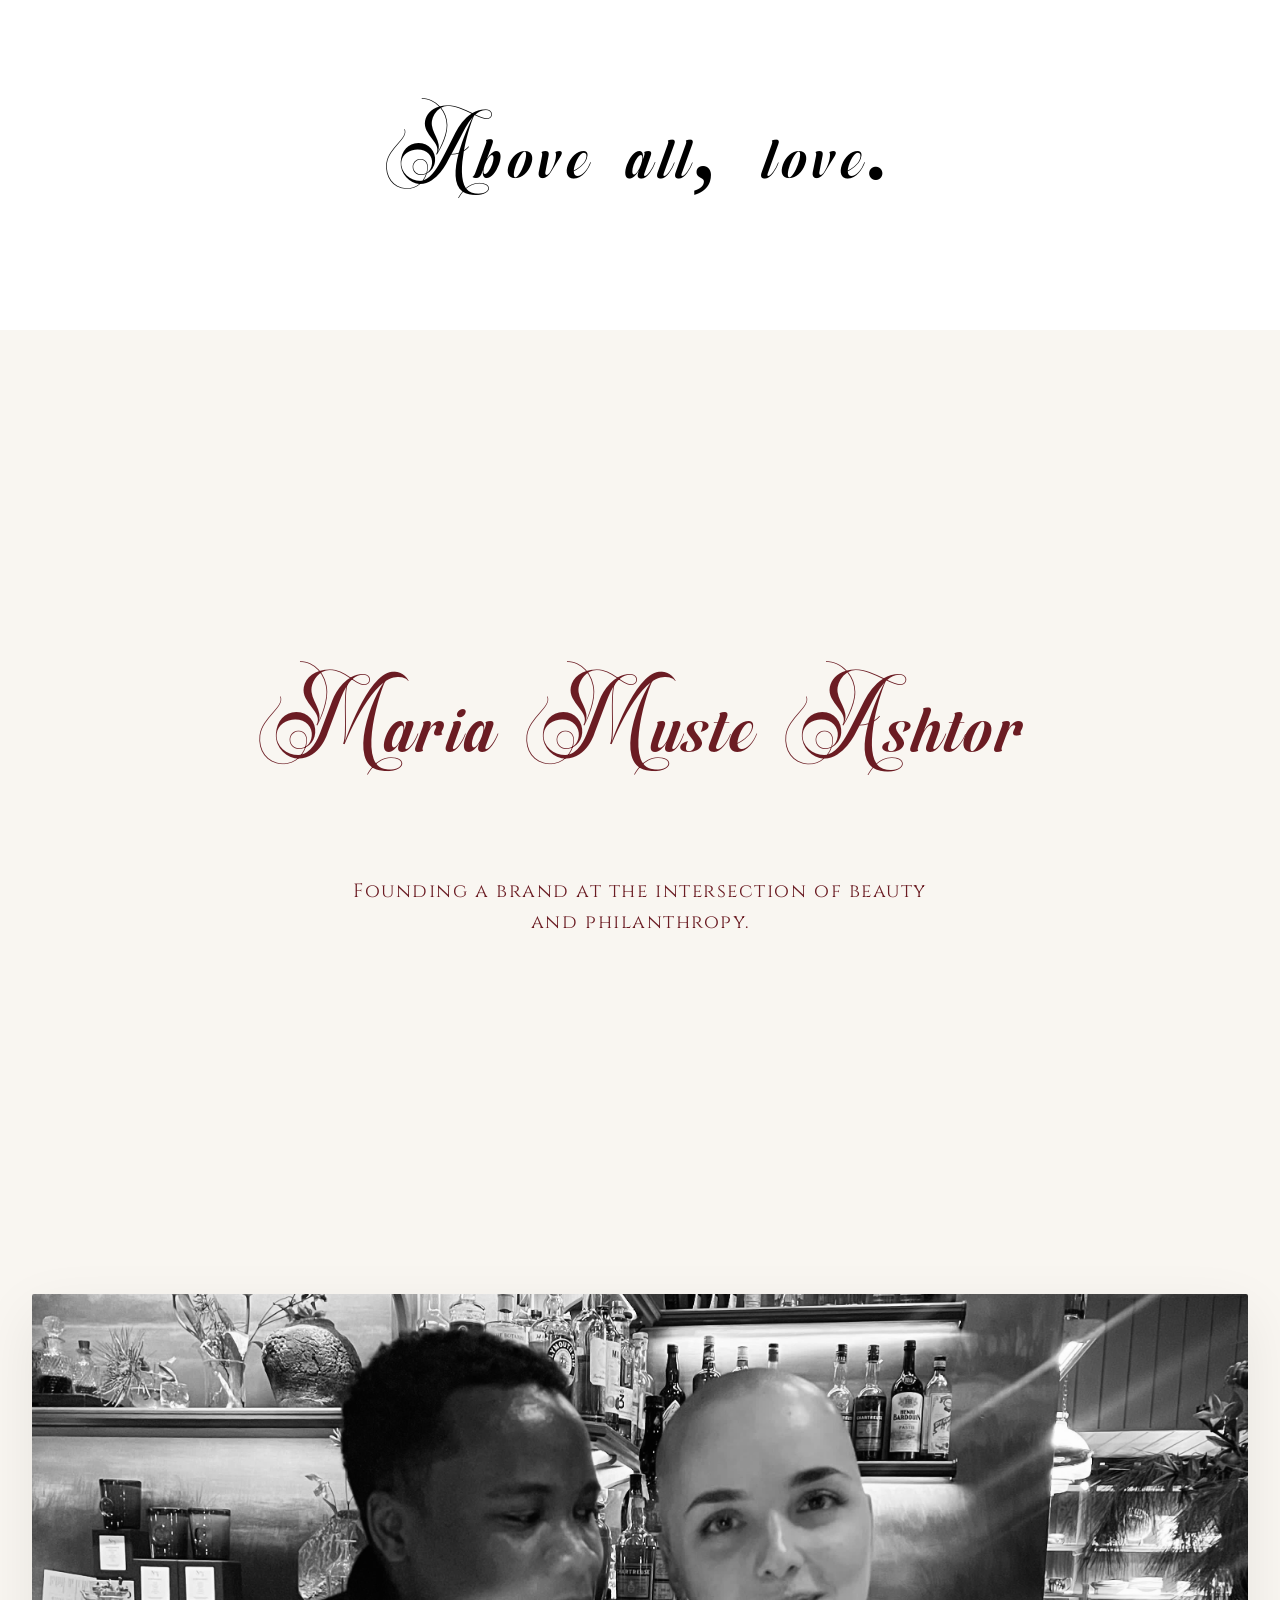
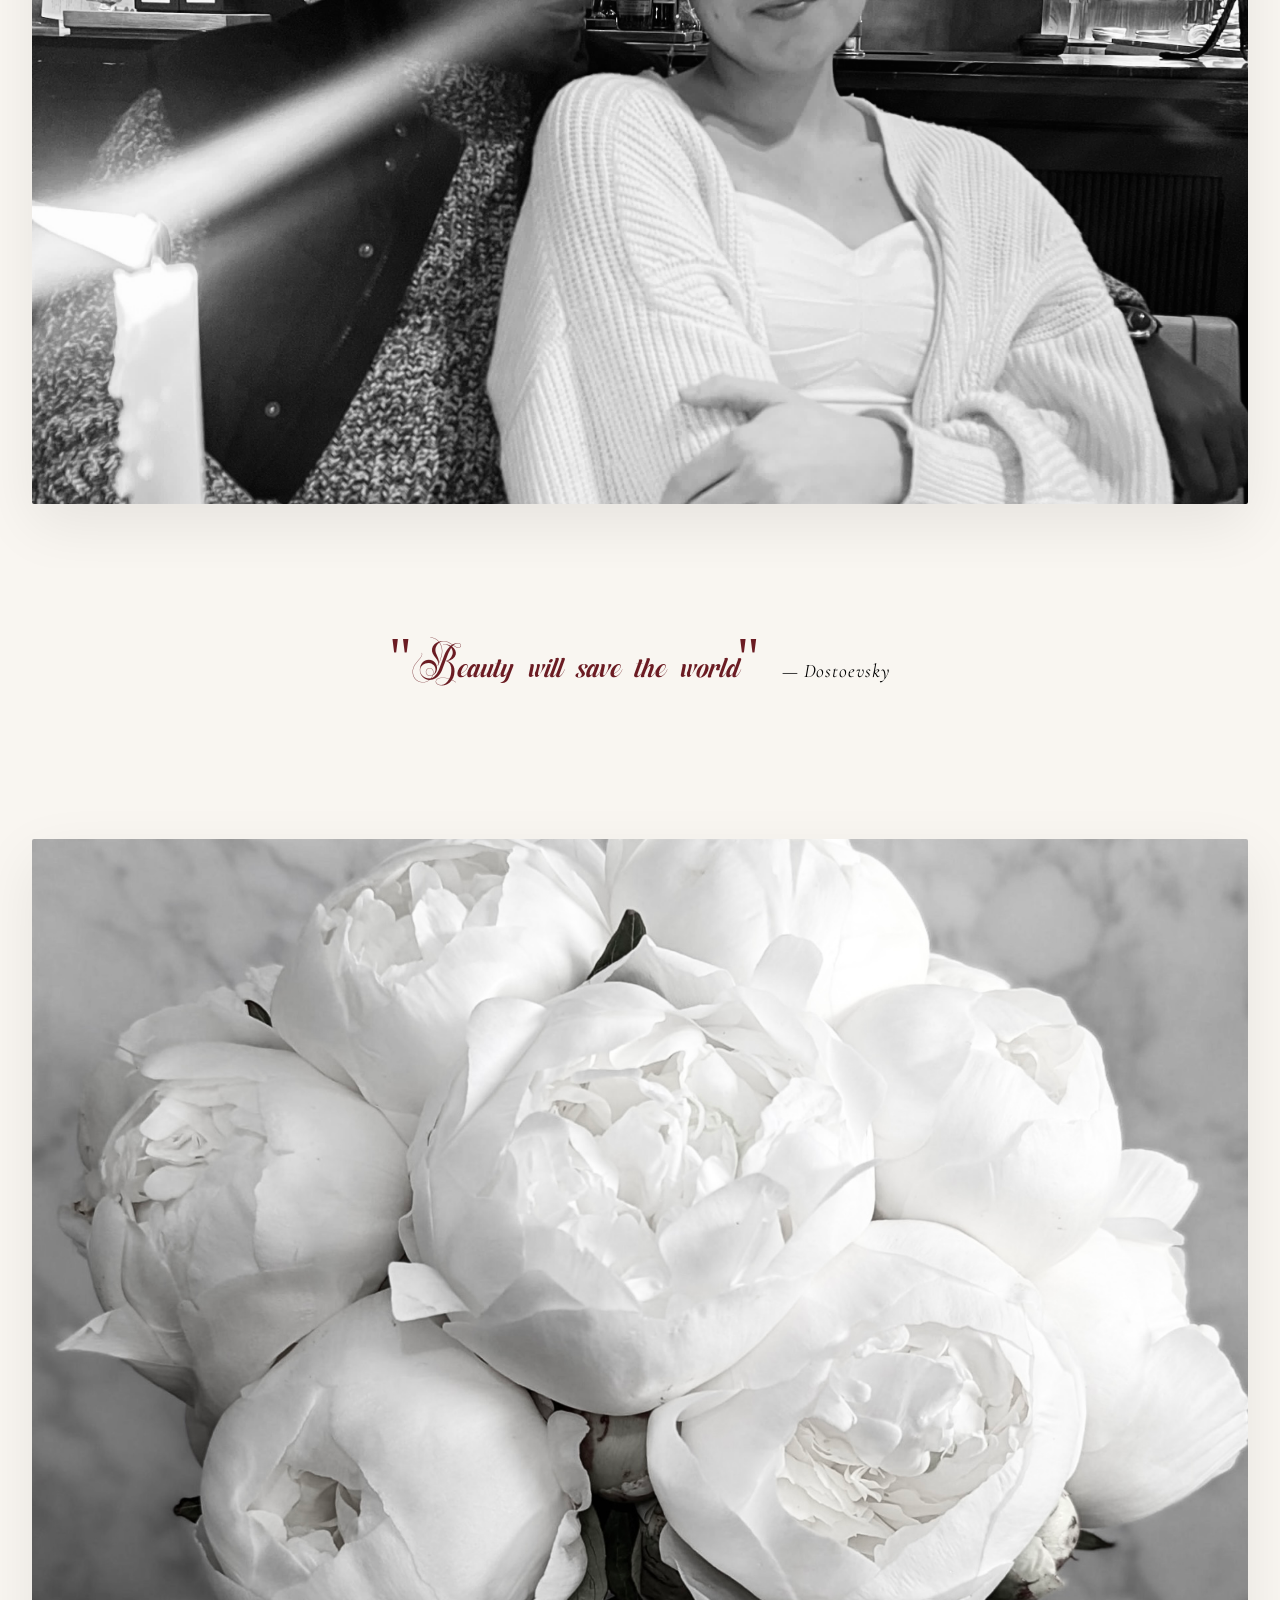
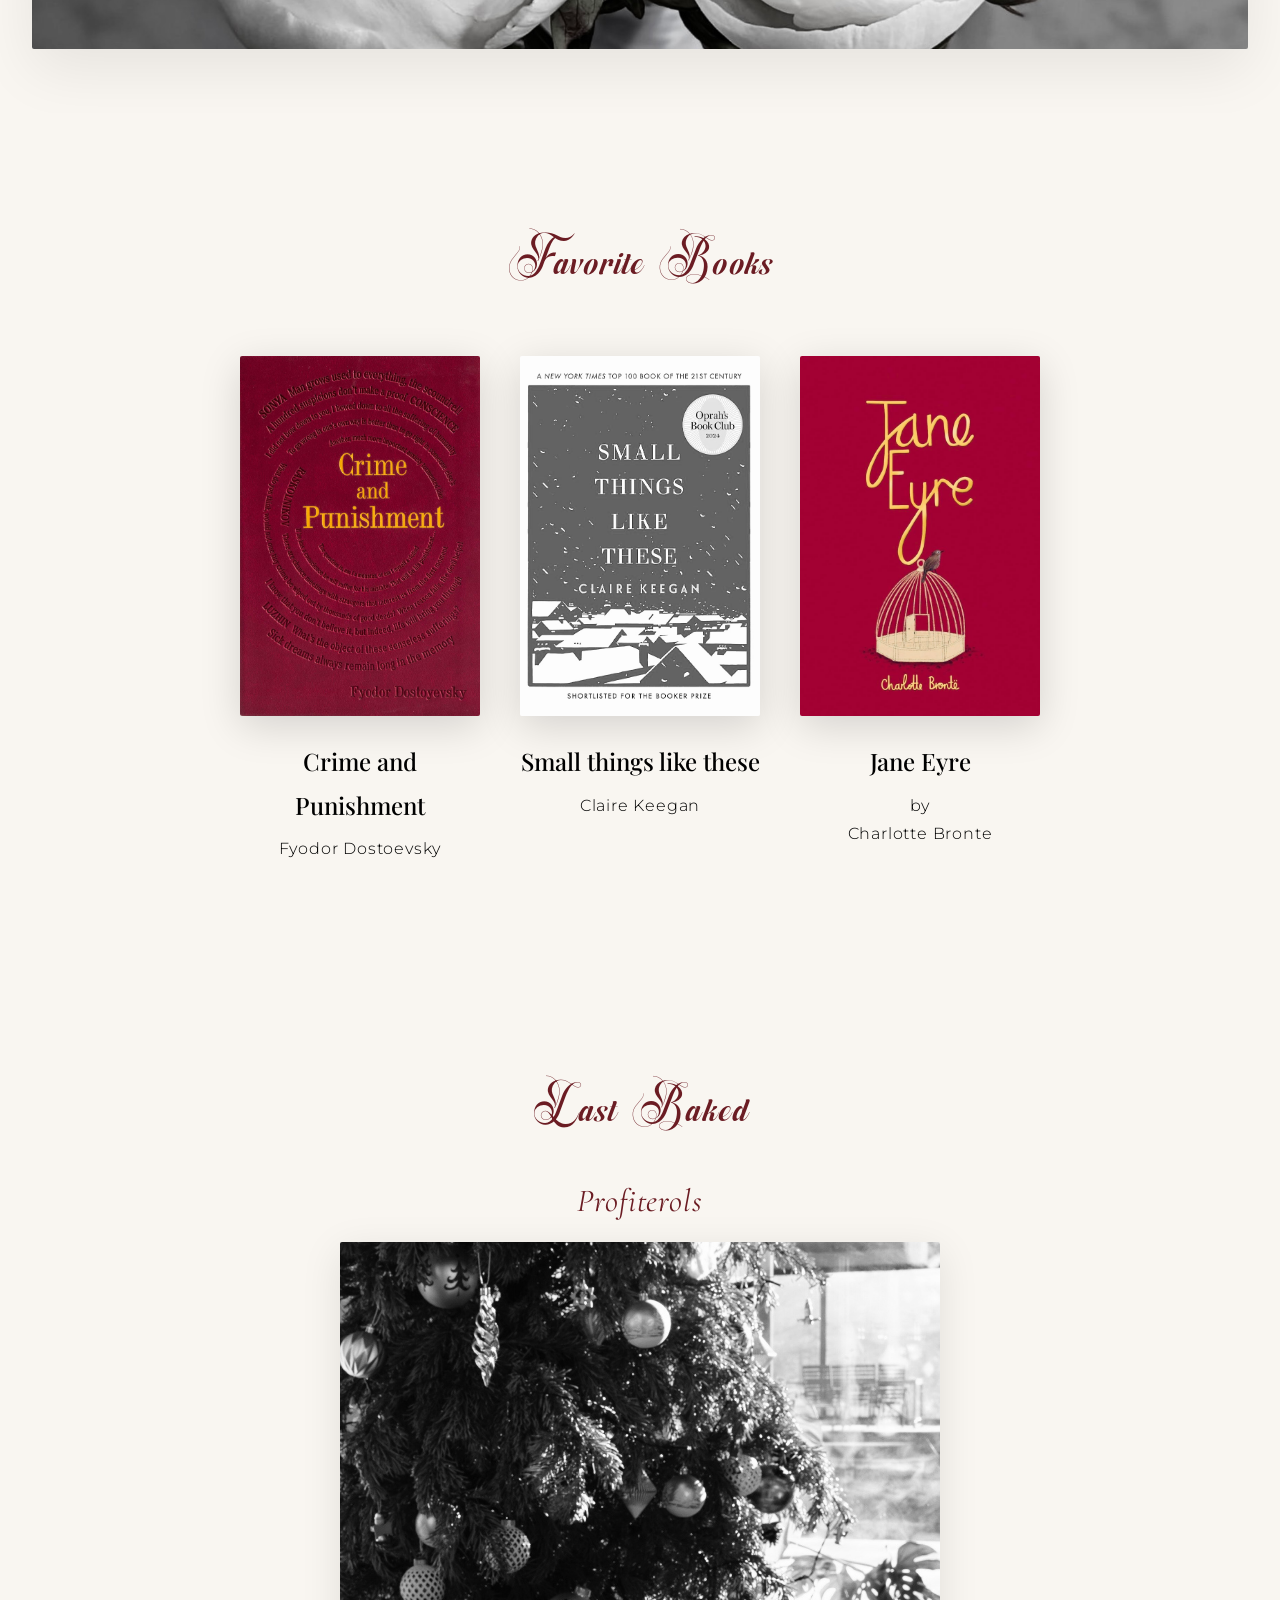
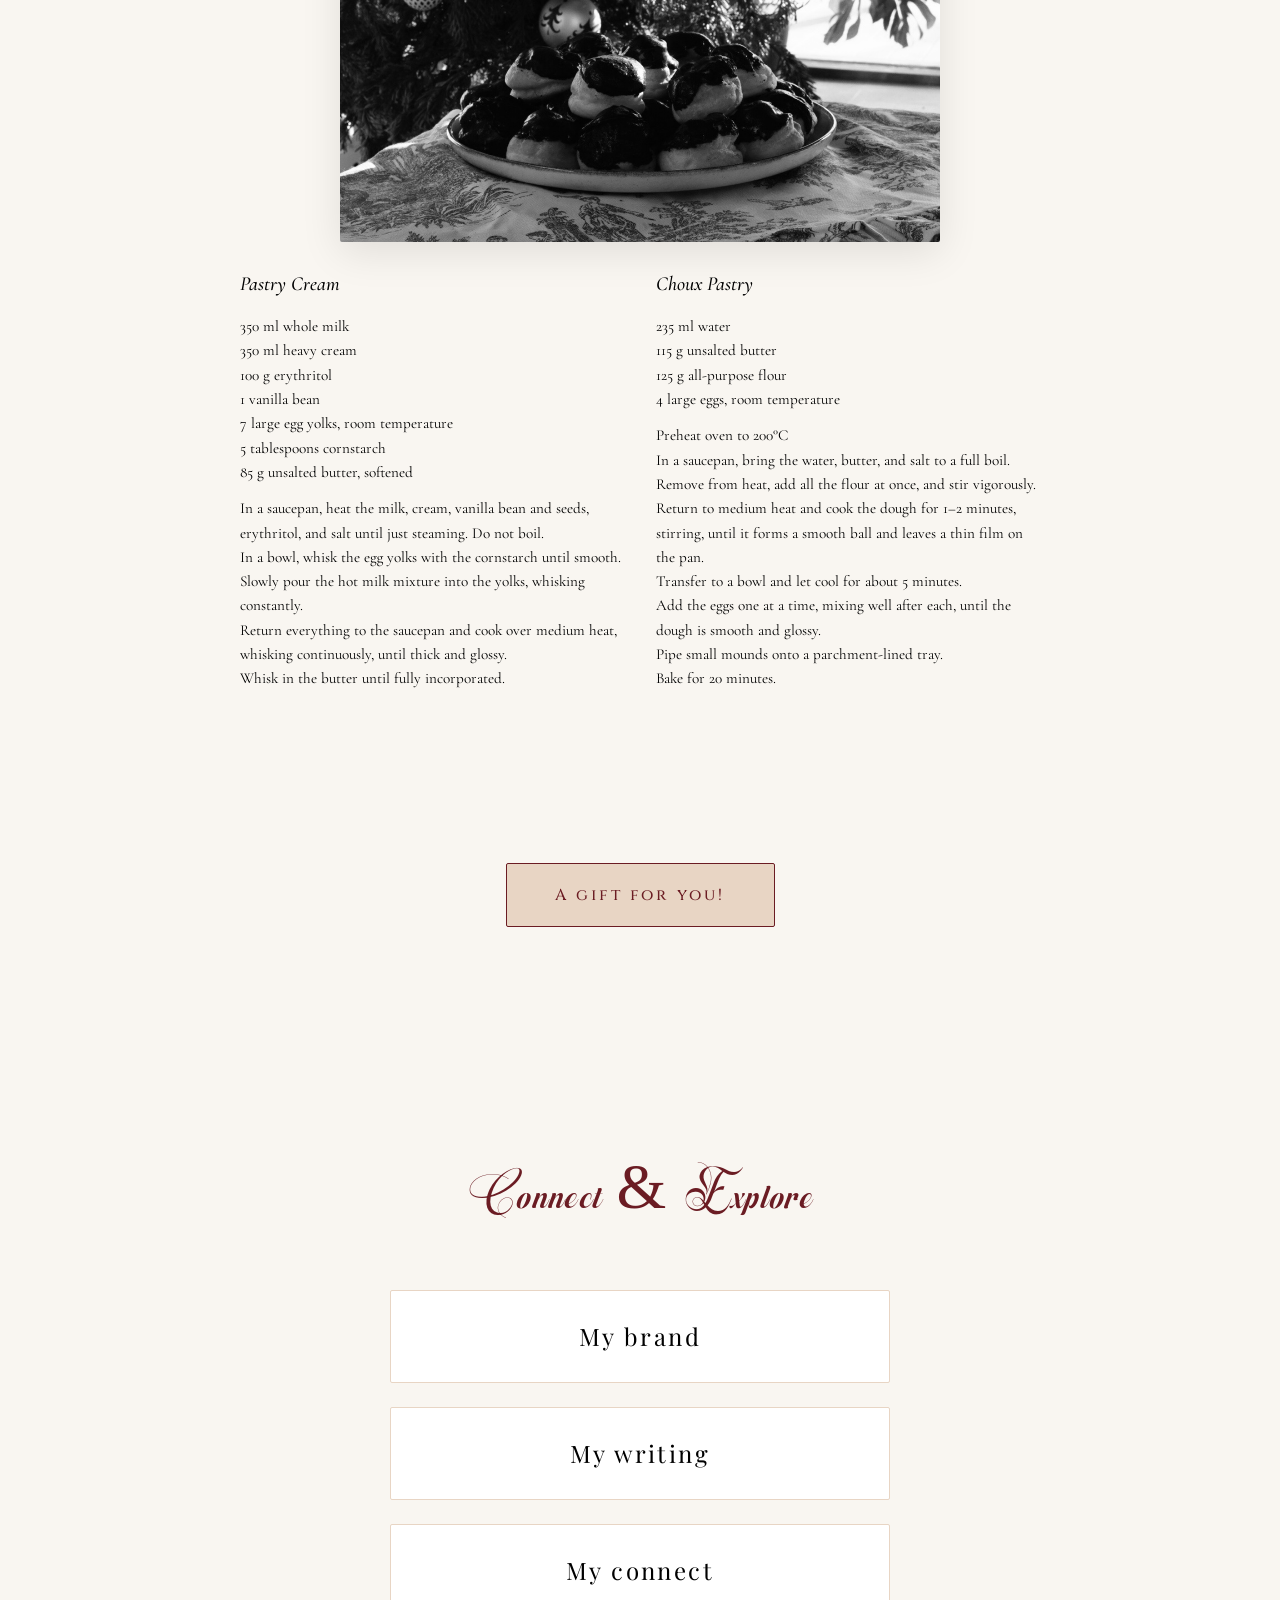
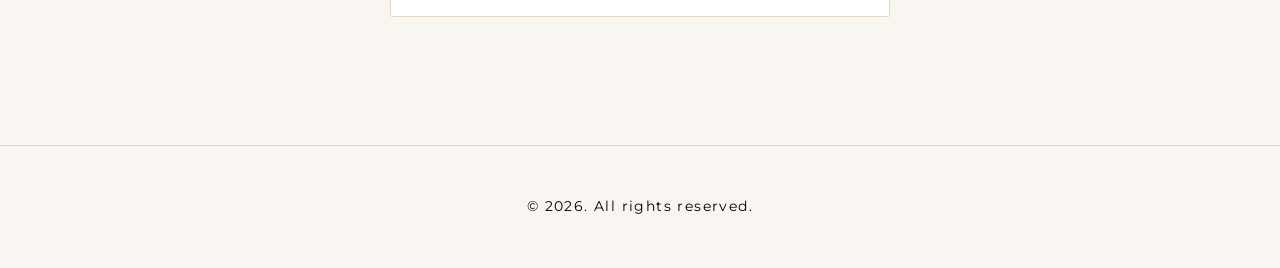
==== commit 5fc02e04: "Increase screenshot text size to match The Love List" ====
--- a/index.html
+++ b/index.html
@@ -12,8 +12,8 @@
 </head>
 <body>
     <!-- TEMPORARY SCREENSHOT SECTION - DELETE AFTER USE -->
-    <section class="screenshot-temp" style="background: white; padding: 3rem; text-align: center;">
-        <h1 style="font-family: 'Vanolines', cursive; font-size: 4rem; font-weight: 400; color: black; margin: 0; letter-spacing: 0.02em;">Above all, love.</h1>
+    <section class="screenshot-temp" style="background: white; padding: 4rem 3rem; text-align: center;">
+        <h1 style="font-family: 'Vanolines', cursive; font-size: 7rem; font-weight: 400; color: black; margin: 0; letter-spacing: 0.05em;">Above all, love.</h1>
     </section>
     <!-- END TEMPORARY SECTION -->
 
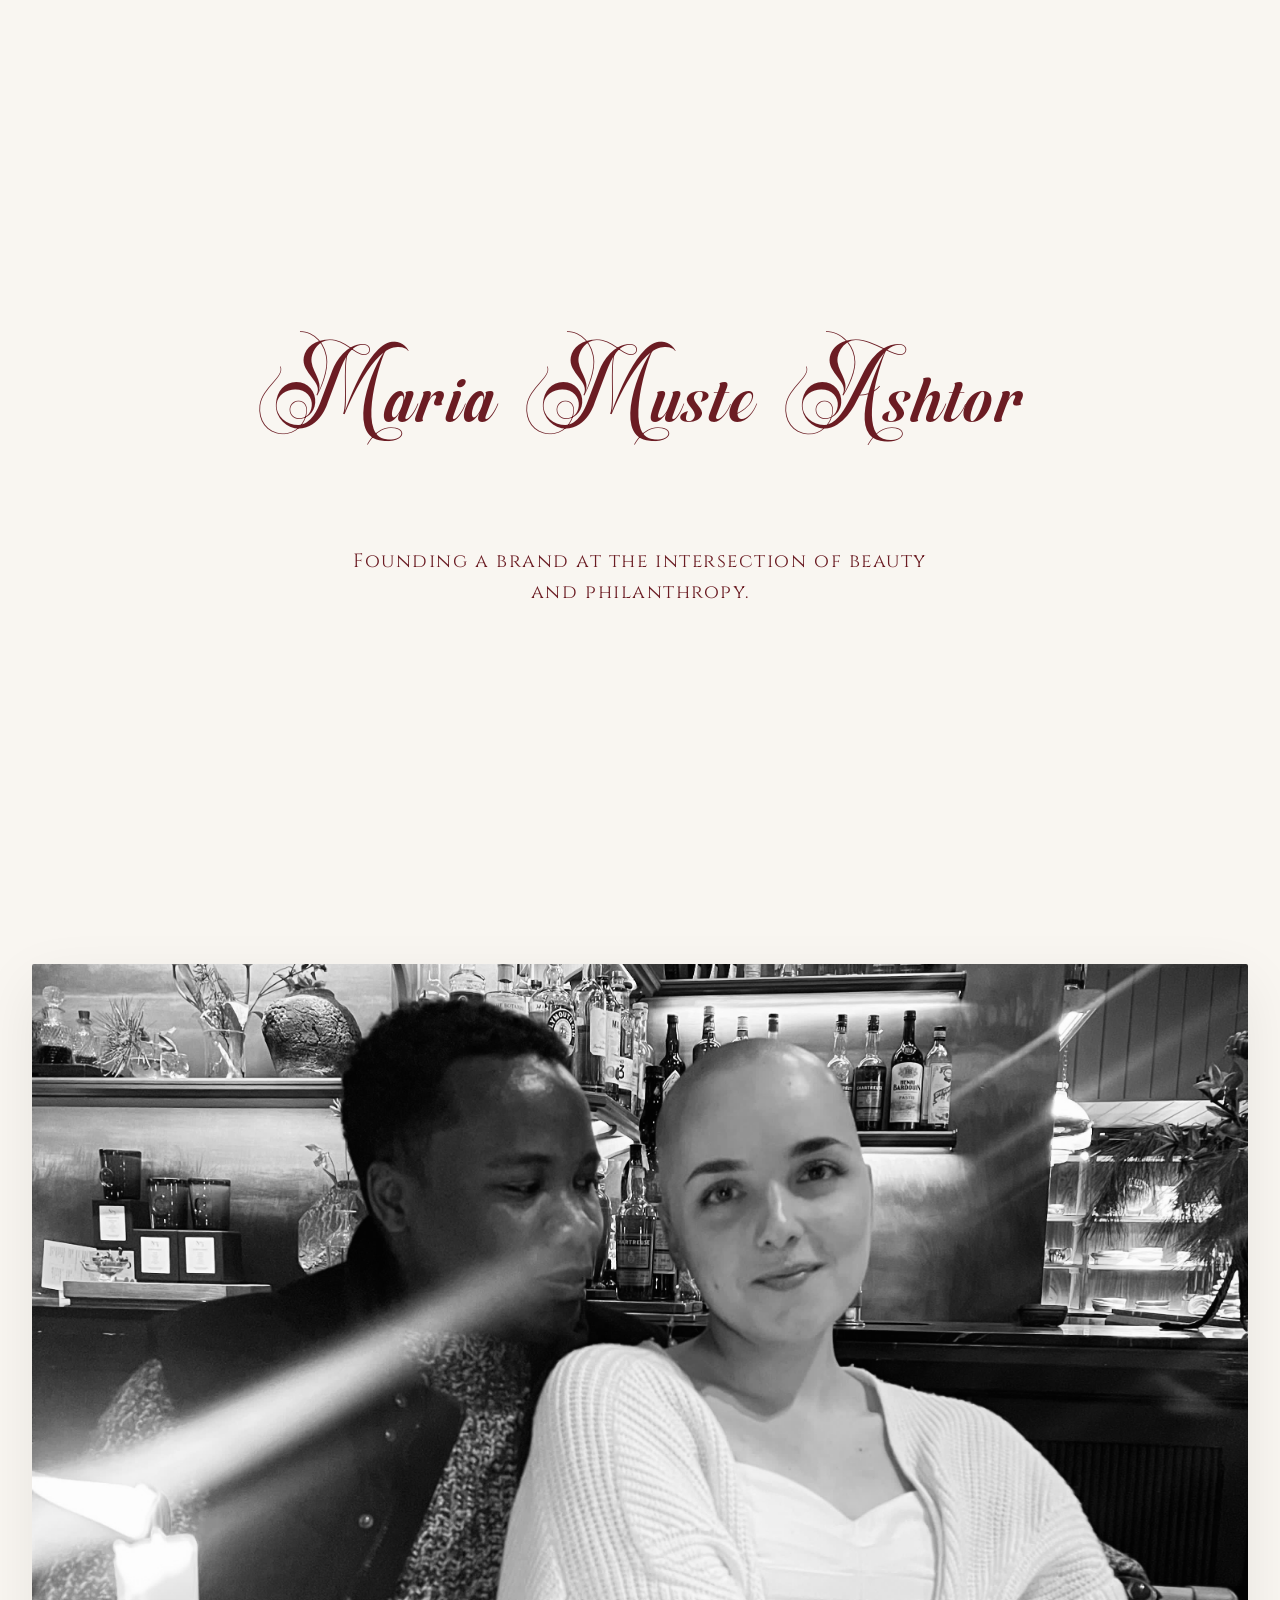
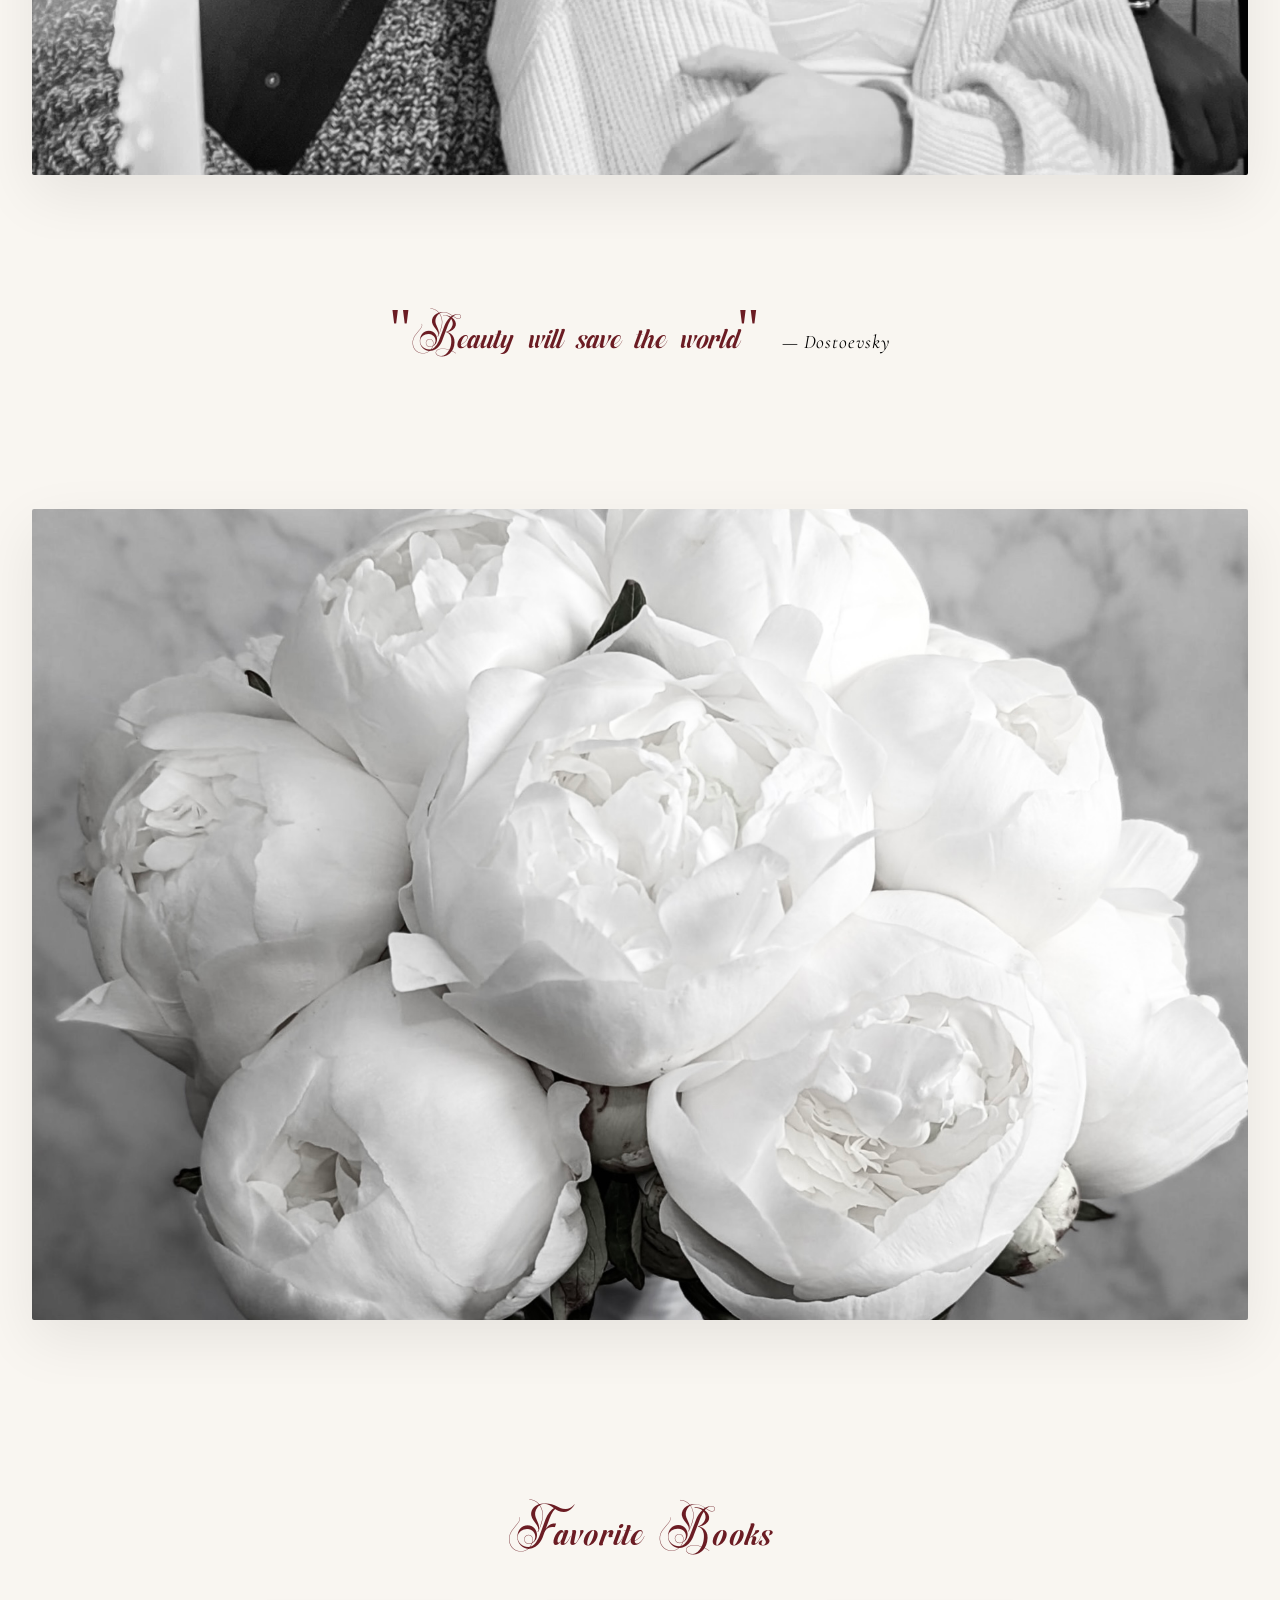
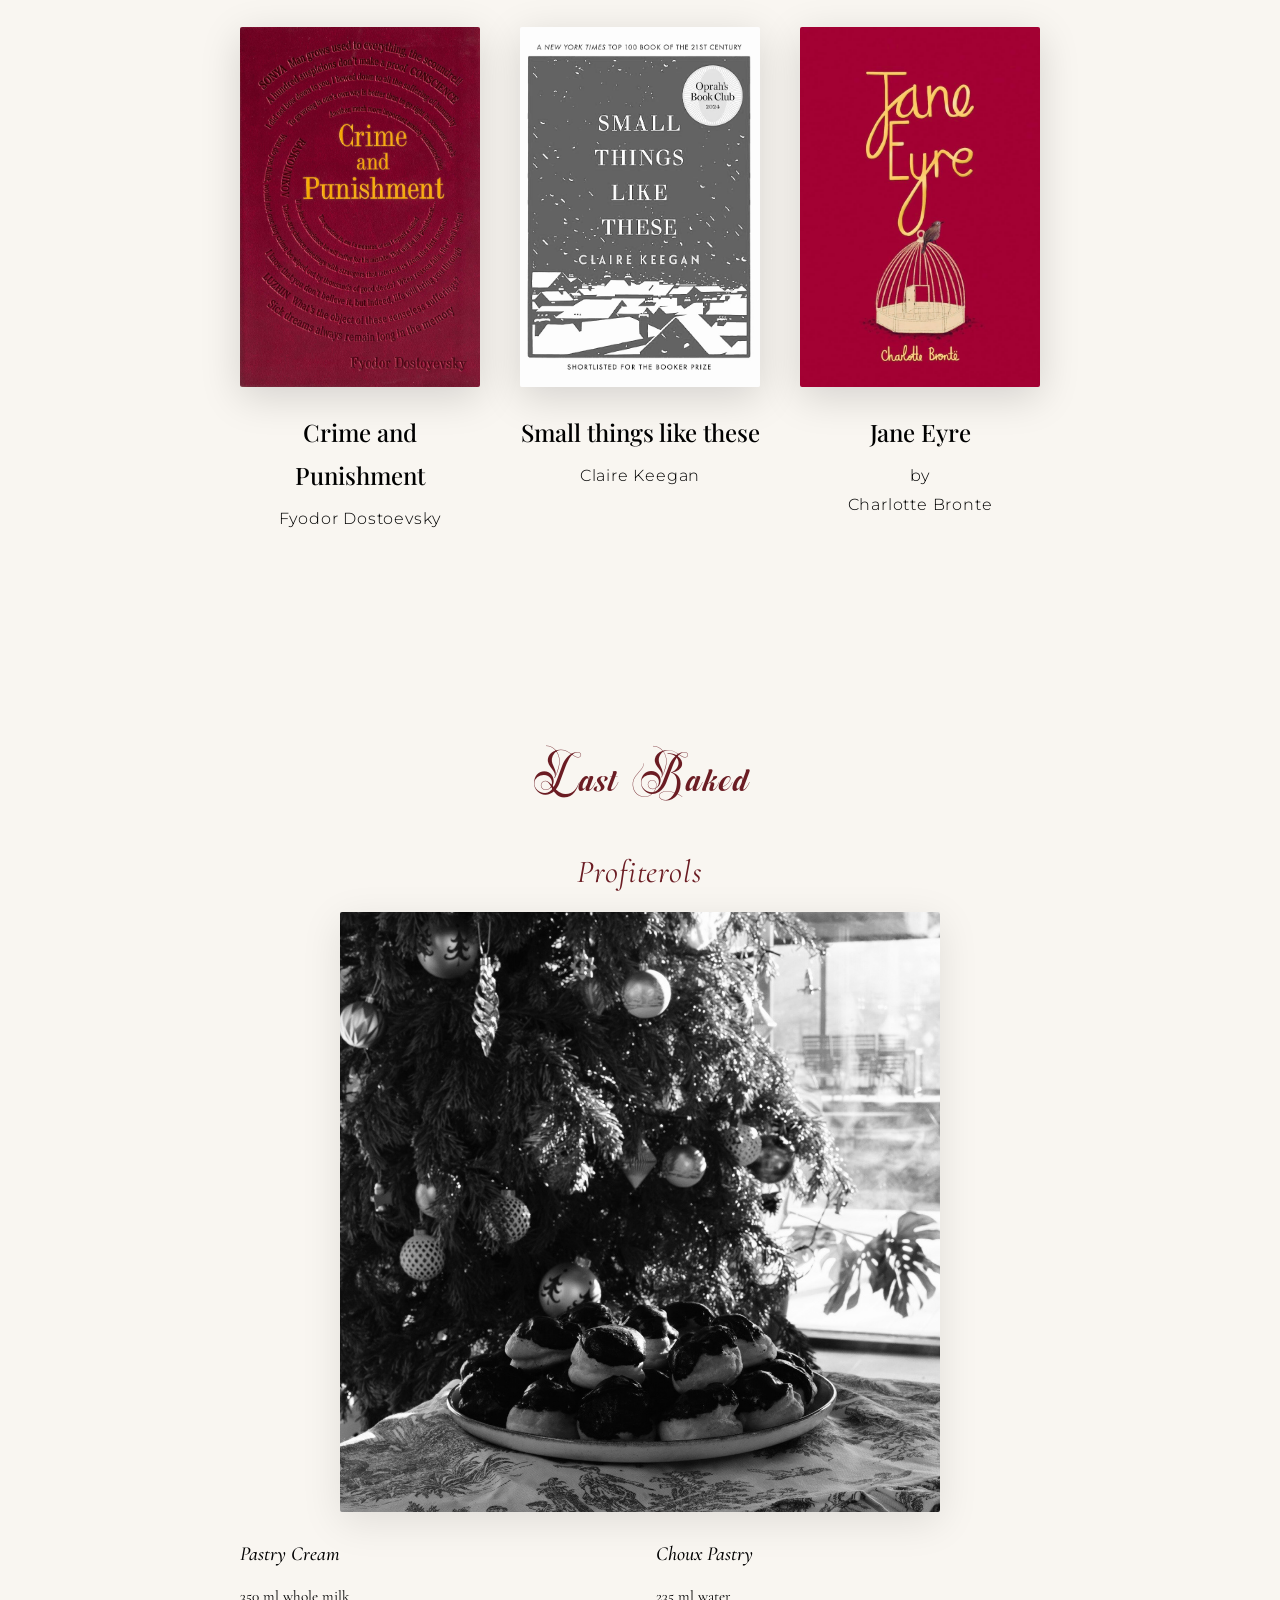
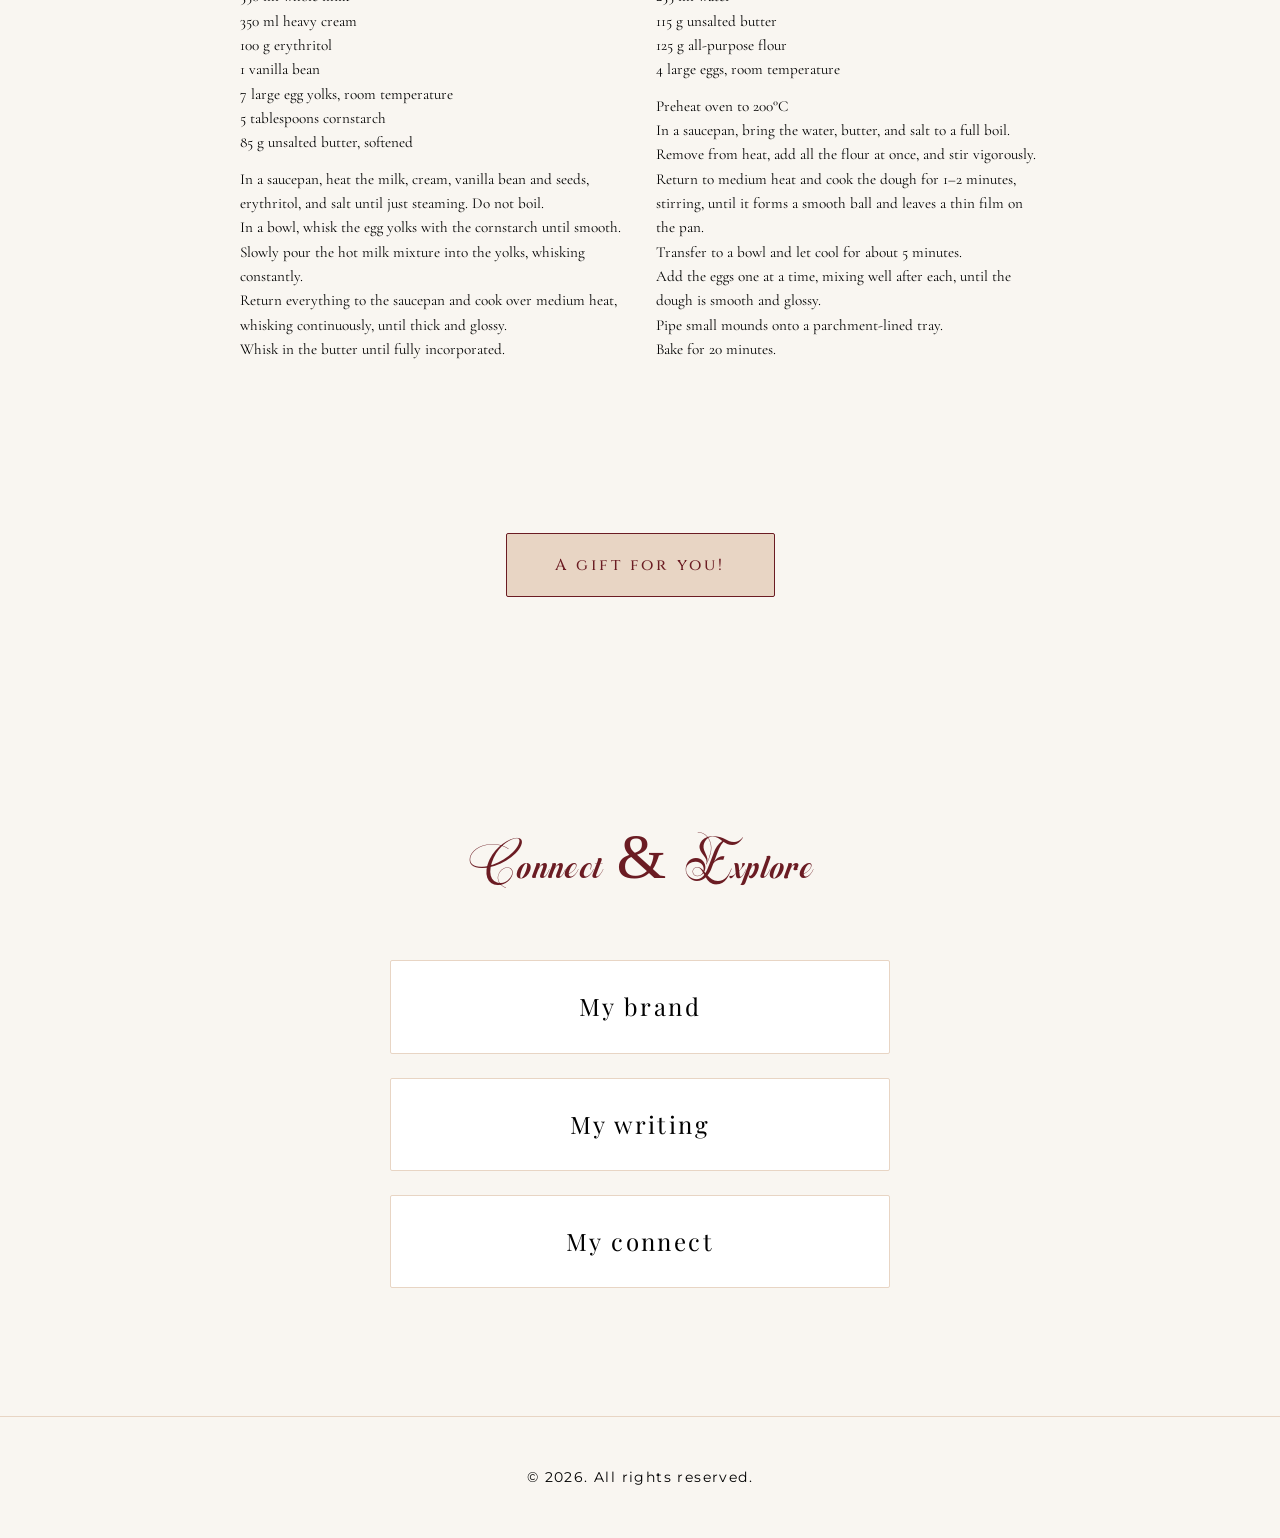
==== commit ca872651: "Remove temporary screenshot section" ====
--- a/index.html
+++ b/index.html
@@ -11,12 +11,6 @@
     <script src="script.js" defer></script>
 </head>
 <body>
-    <!-- TEMPORARY SCREENSHOT SECTION - DELETE AFTER USE -->
-    <section class="screenshot-temp" style="background: white; padding: 4rem 3rem; text-align: center;">
-        <h1 style="font-family: 'Vanolines', cursive; font-size: 7rem; font-weight: 400; color: black; margin: 0; letter-spacing: 0.05em;">Above all, love.</h1>
-    </section>
-    <!-- END TEMPORARY SECTION -->
-
     <main>
         <!-- Hero Section -->
         <section class="hero">
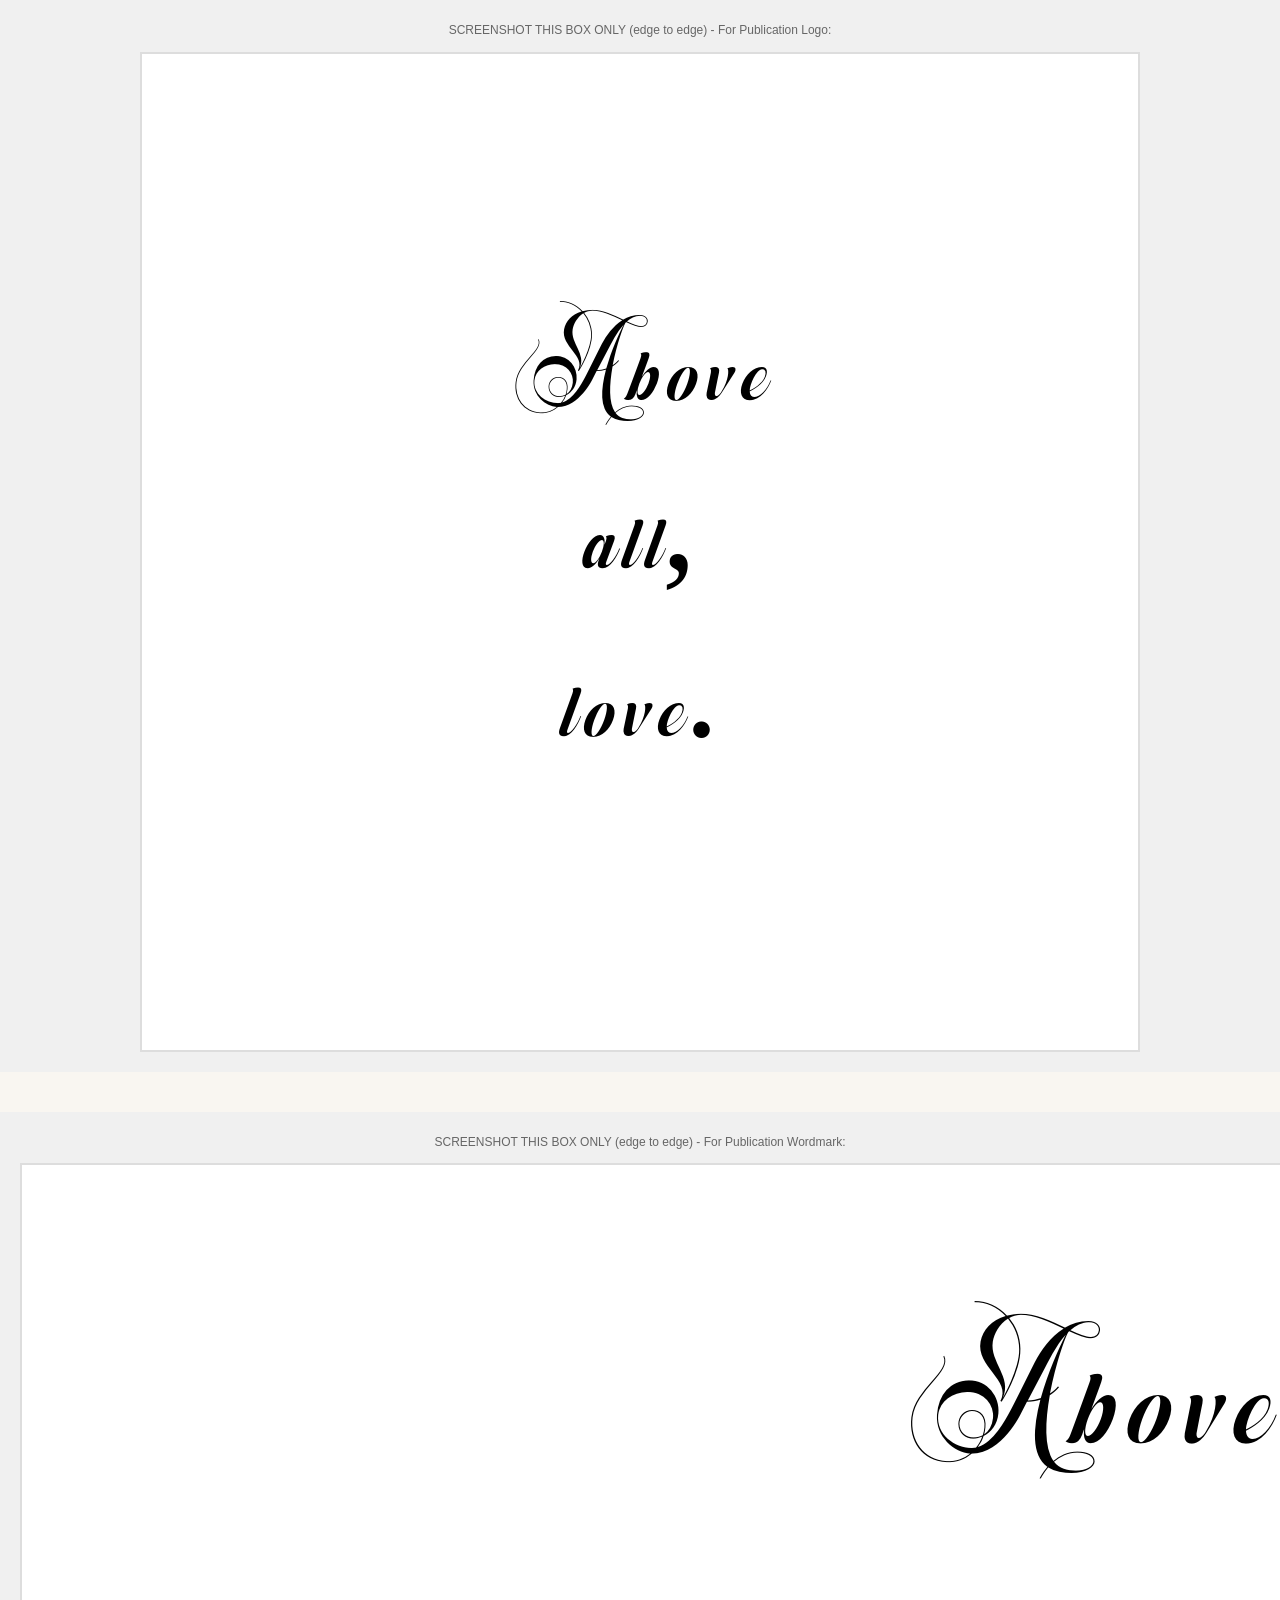
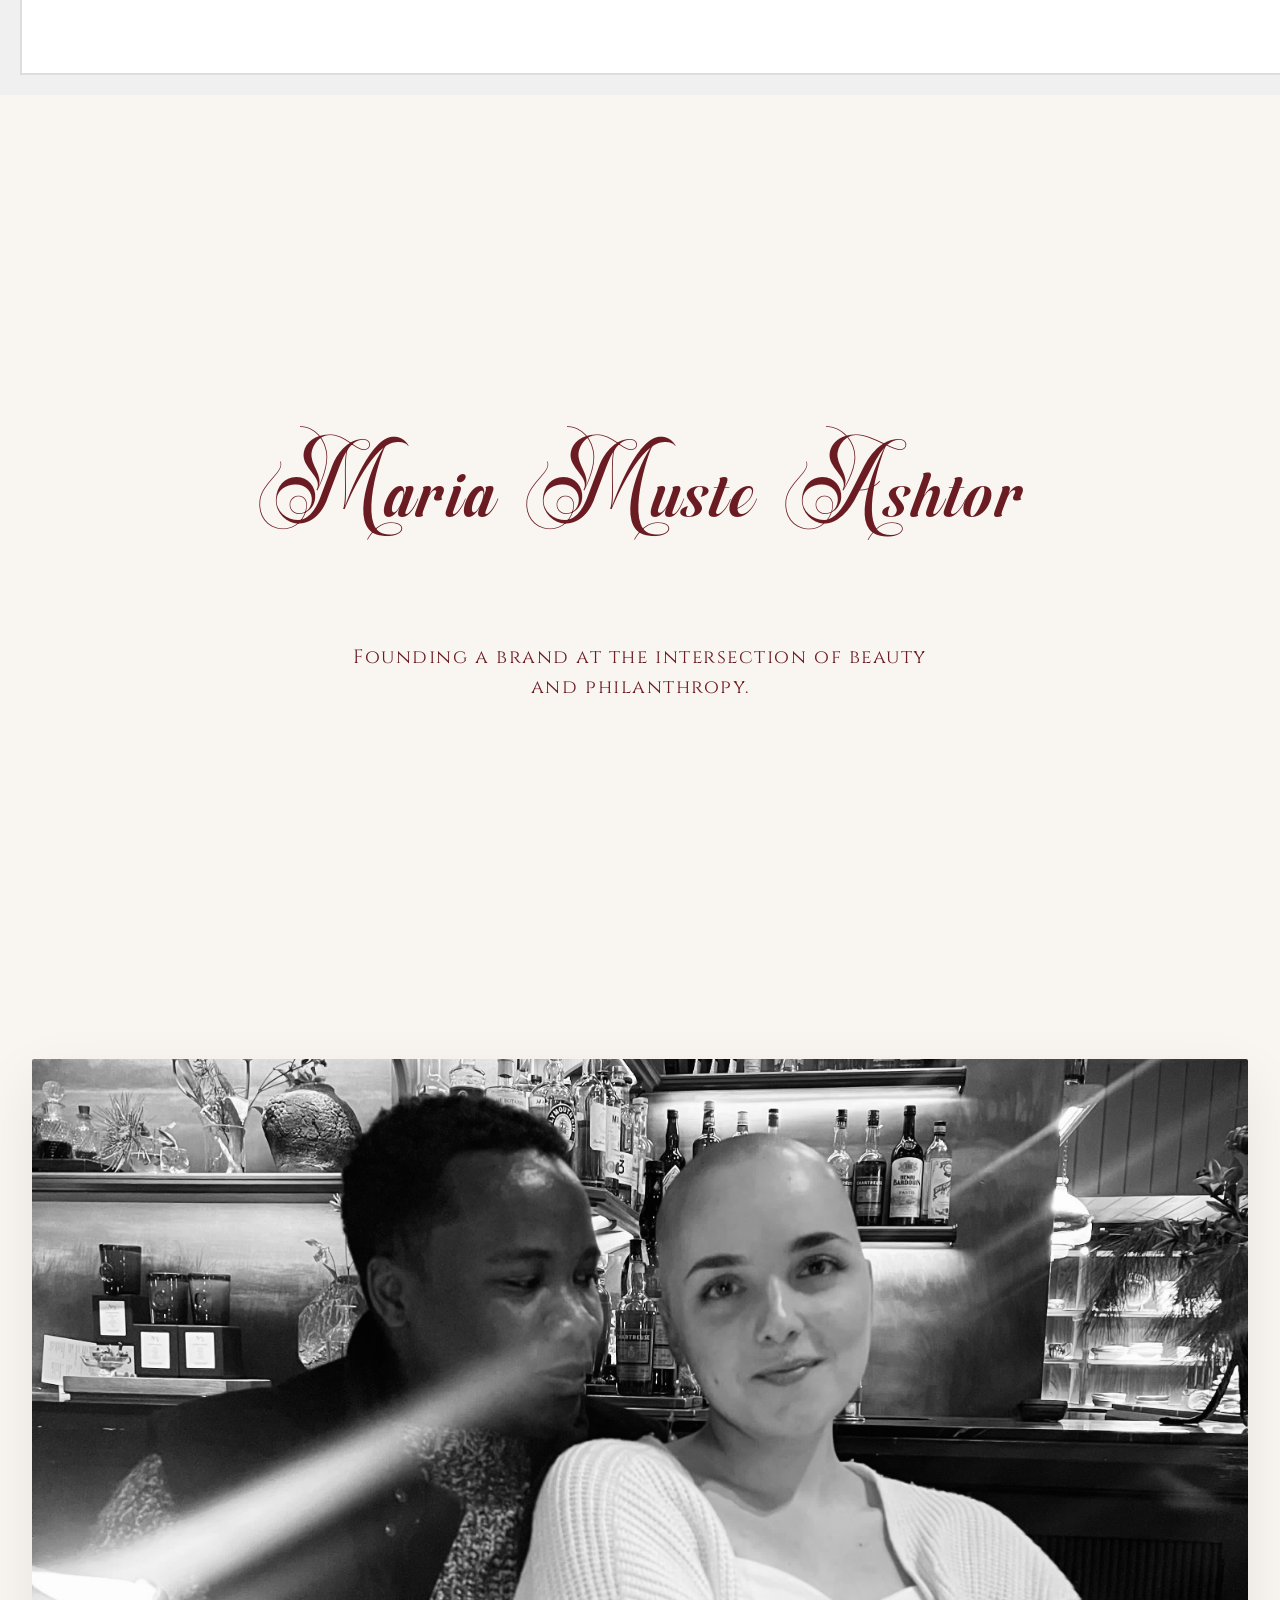
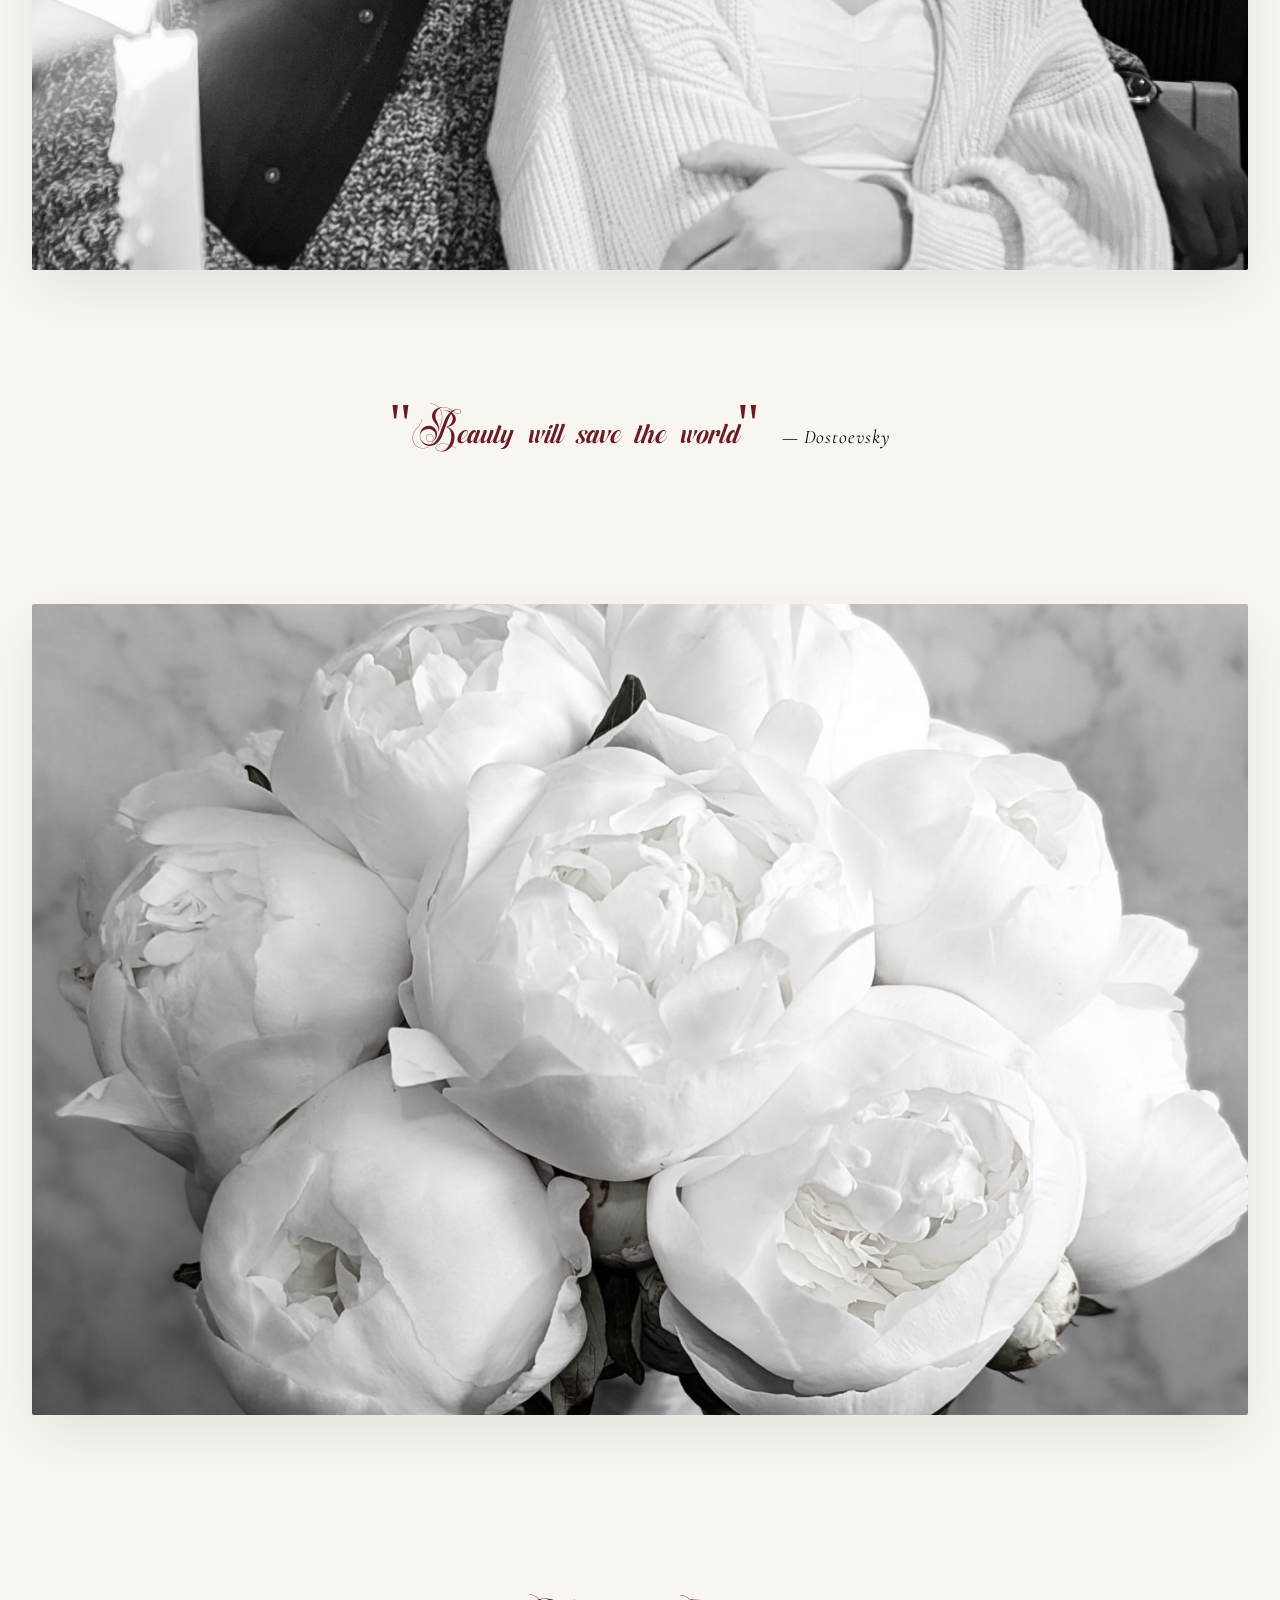
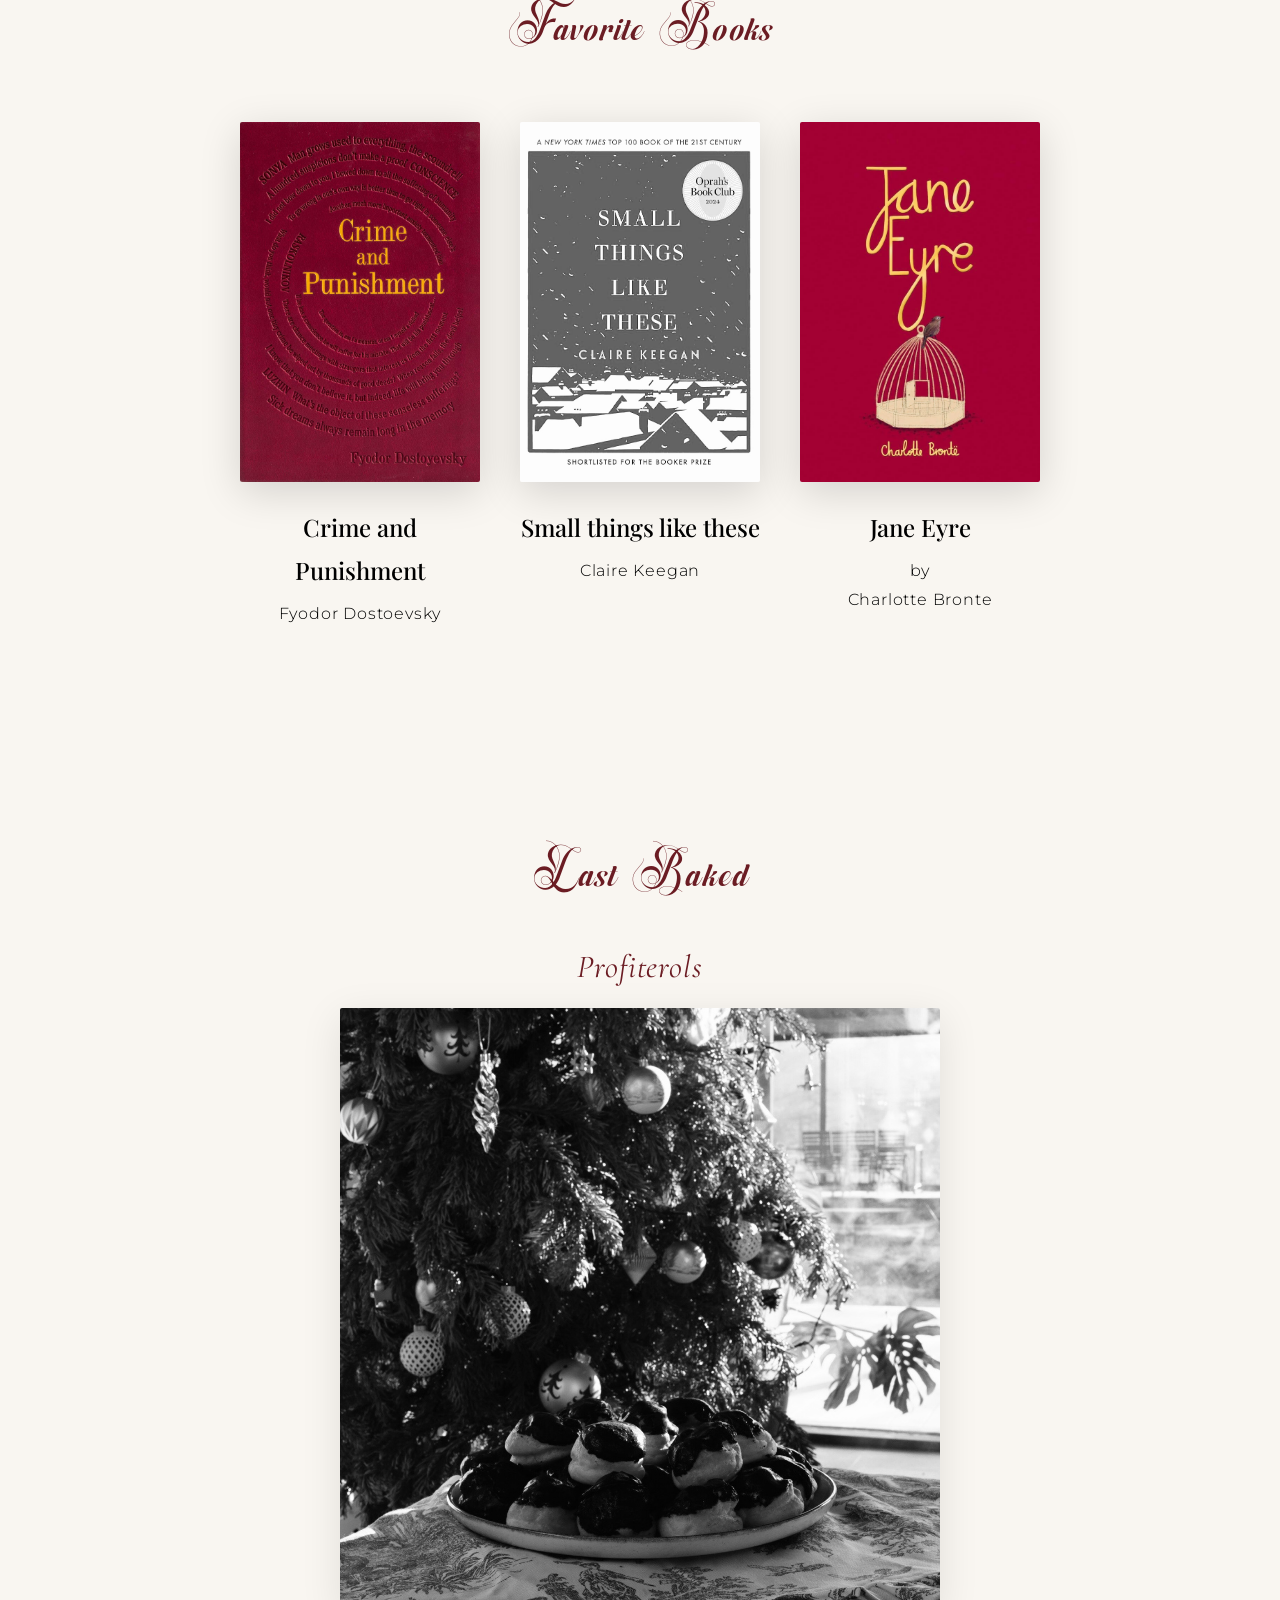
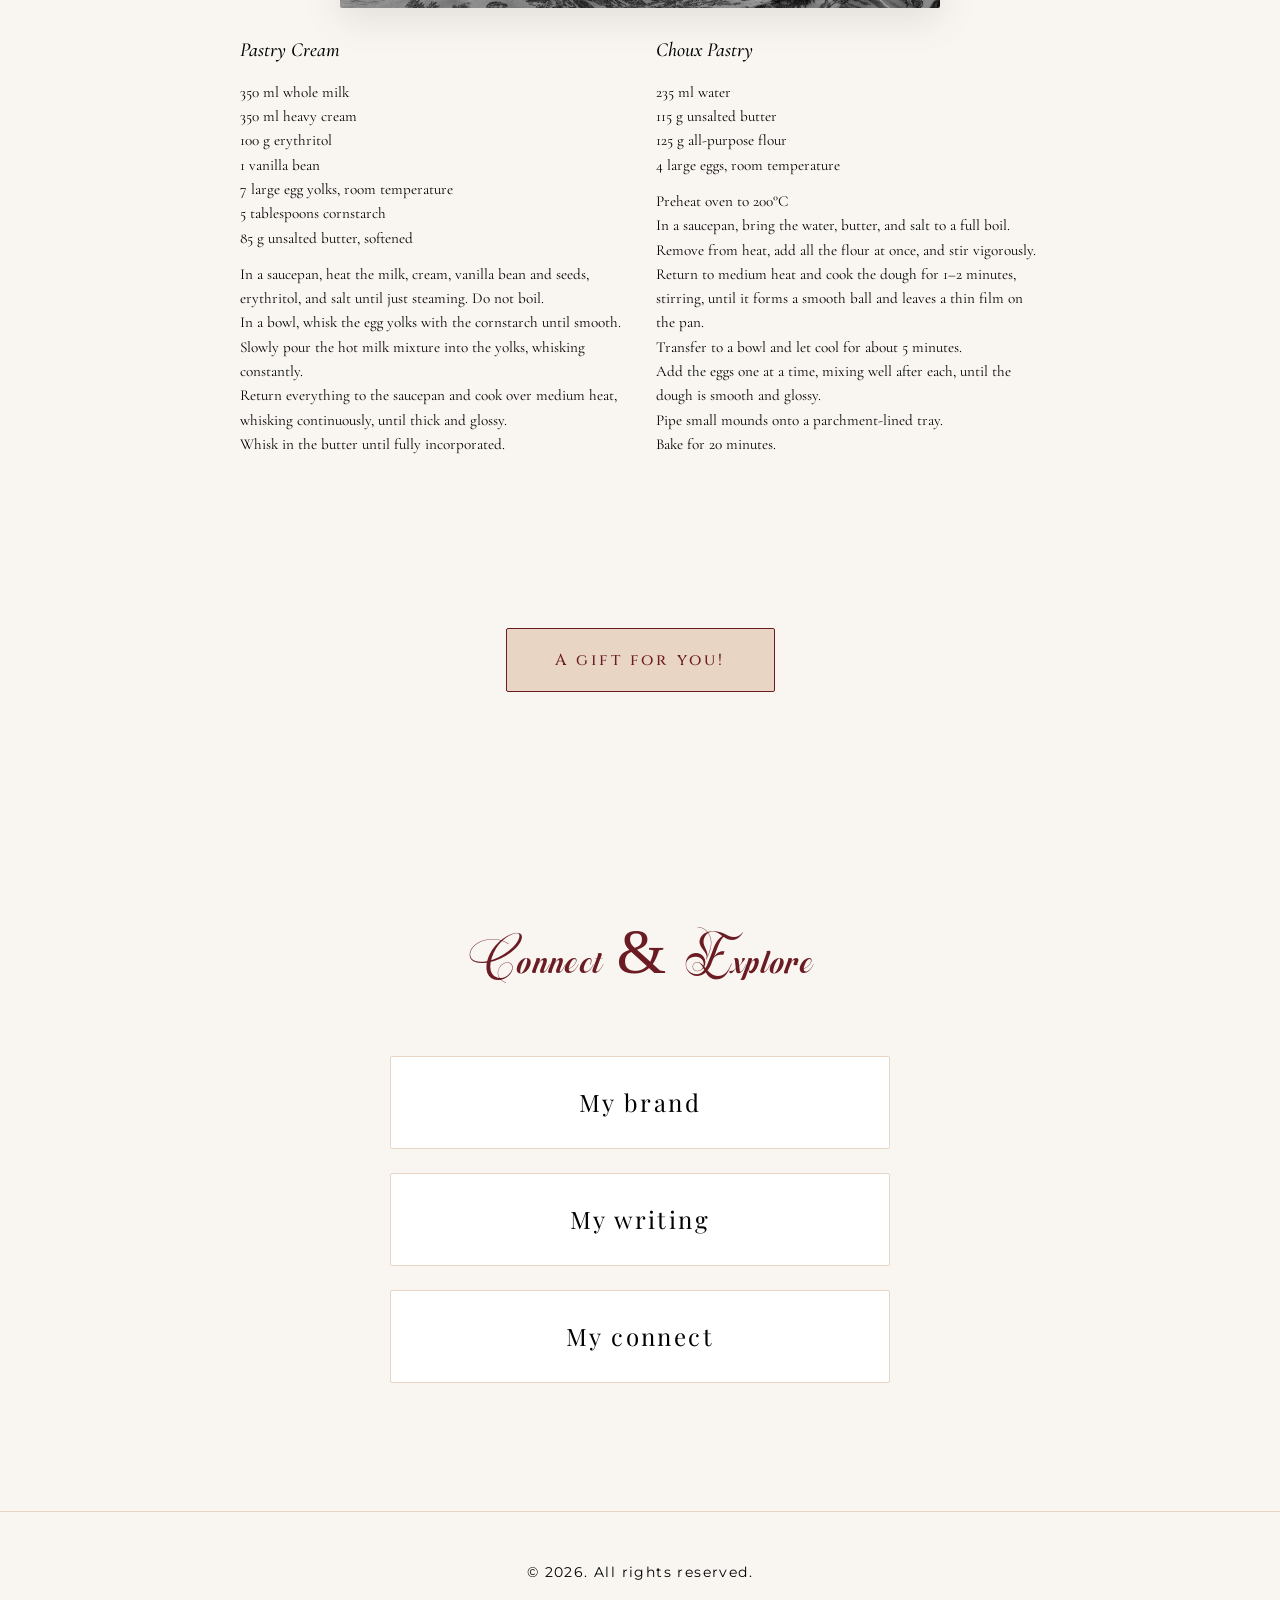
==== commit 411119c3: "Add temporary Substack logo sections to main page" ====
--- a/index.html
+++ b/index.html
@@ -11,6 +11,30 @@
     <script src="script.js" defer></script>
 </head>
 <body>
+    <!-- TEMPORARY LOGO SECTIONS FOR SUBSTACK - DELETE AFTER SCREENSHOT -->
+
+    <!-- Square Logo for Publication Logo -->
+    <div style="background: #f0f0f0; padding: 20px; text-align: center;">
+        <p style="font-family: Arial; font-size: 12px; color: #666; margin: 0 0 10px 0;">SCREENSHOT THIS BOX ONLY (edge to edge) - For Publication Logo:</p>
+        <div style="background: white; width: 1000px; height: 1000px; margin: 0 auto; display: flex; align-items: center; justify-content: center; border: 2px solid #ddd;">
+            <div style="font-family: 'Vanolines', cursive; font-size: 140px; font-weight: 400; color: black; letter-spacing: 0.05em; text-align: center; line-height: 1.2;">
+                Above<br>all,<br>love.
+            </div>
+        </div>
+    </div>
+
+    <!-- Wordmark Logo for Publication Wordmark -->
+    <div style="background: #f0f0f0; padding: 20px; text-align: center; margin-top: 40px;">
+        <p style="font-family: Arial; font-size: 12px; color: #666; margin: 0 0 10px 0;">SCREENSHOT THIS BOX ONLY (edge to edge) - For Publication Wordmark:</p>
+        <div style="background: white; width: 2688px; height: 512px; margin: 0 auto; display: flex; align-items: center; justify-content: center; border: 2px solid #ddd;">
+            <div style="font-family: 'Vanolines', cursive; font-size: 200px; font-weight: 400; color: black; letter-spacing: 0.05em;">
+                Above all, love.
+            </div>
+        </div>
+    </div>
+
+    <!-- END TEMPORARY SECTIONS -->
+
     <main>
         <!-- Hero Section -->
         <section class="hero">
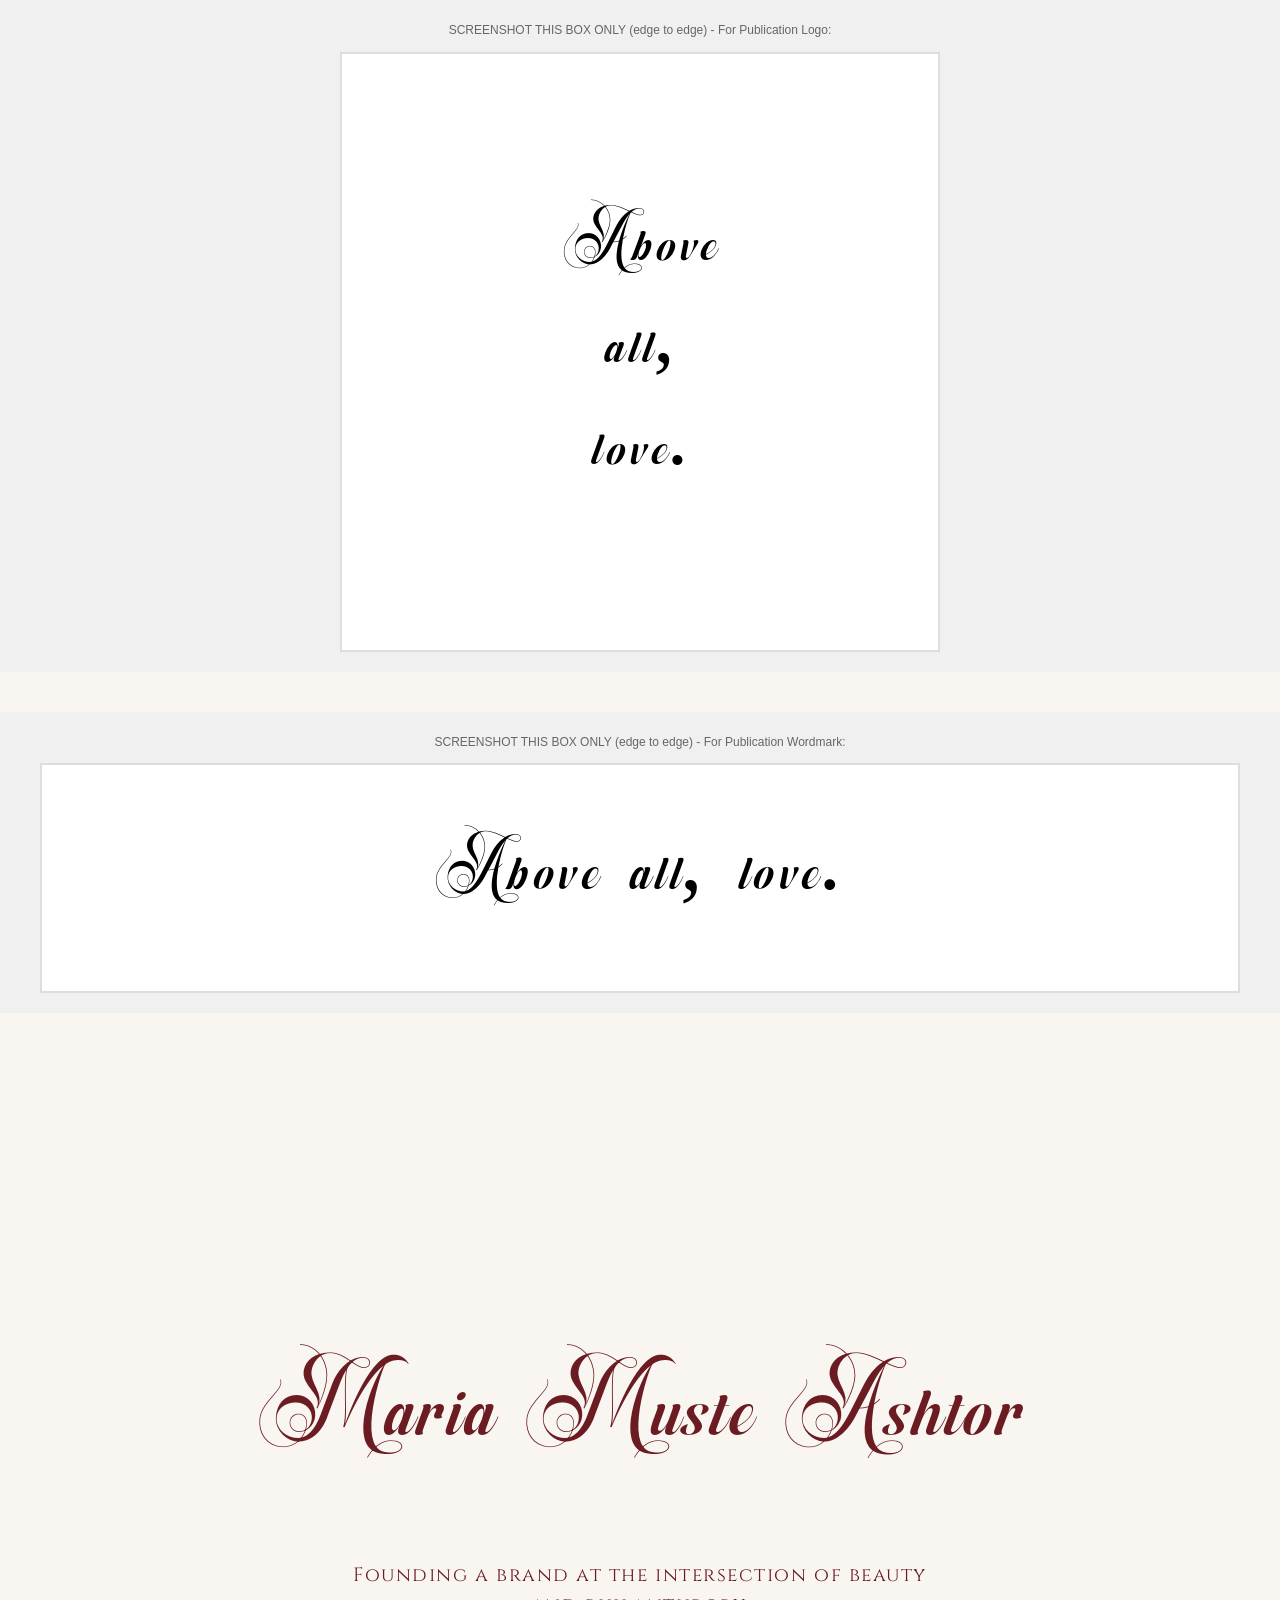
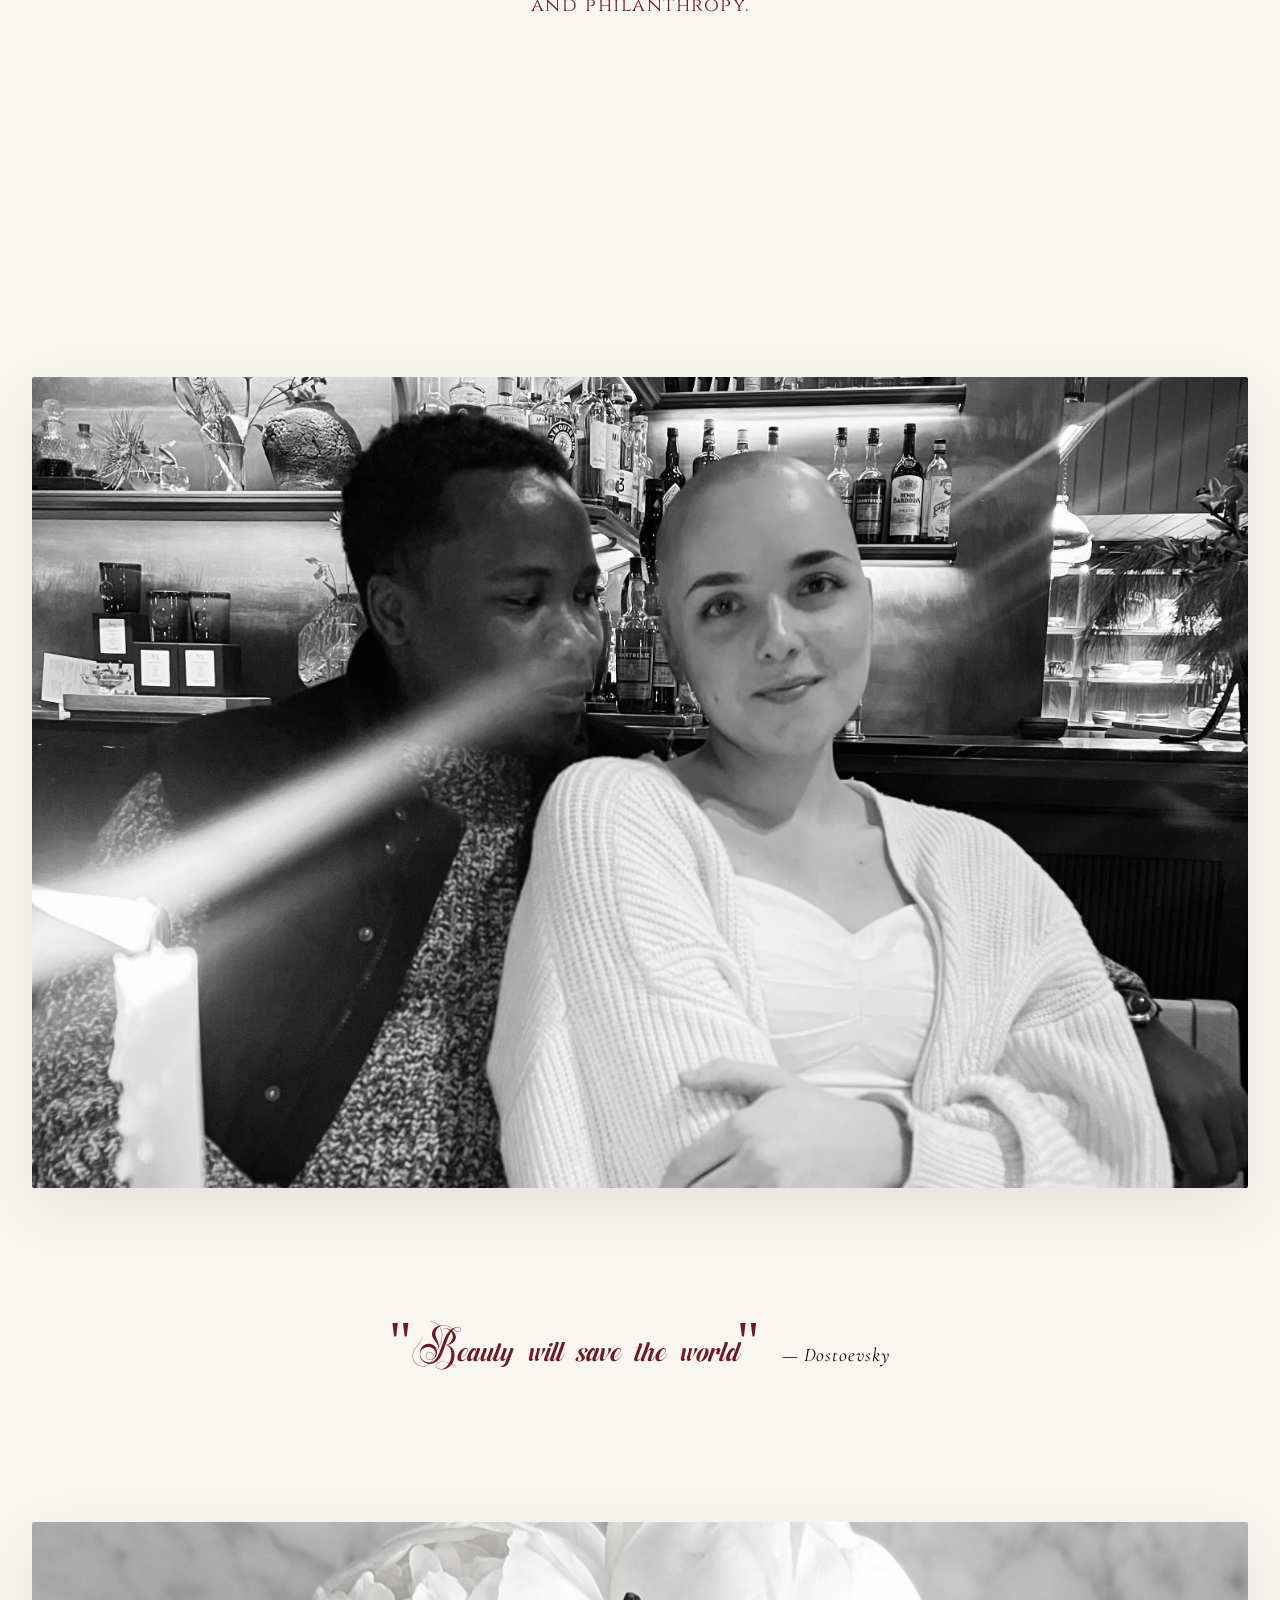
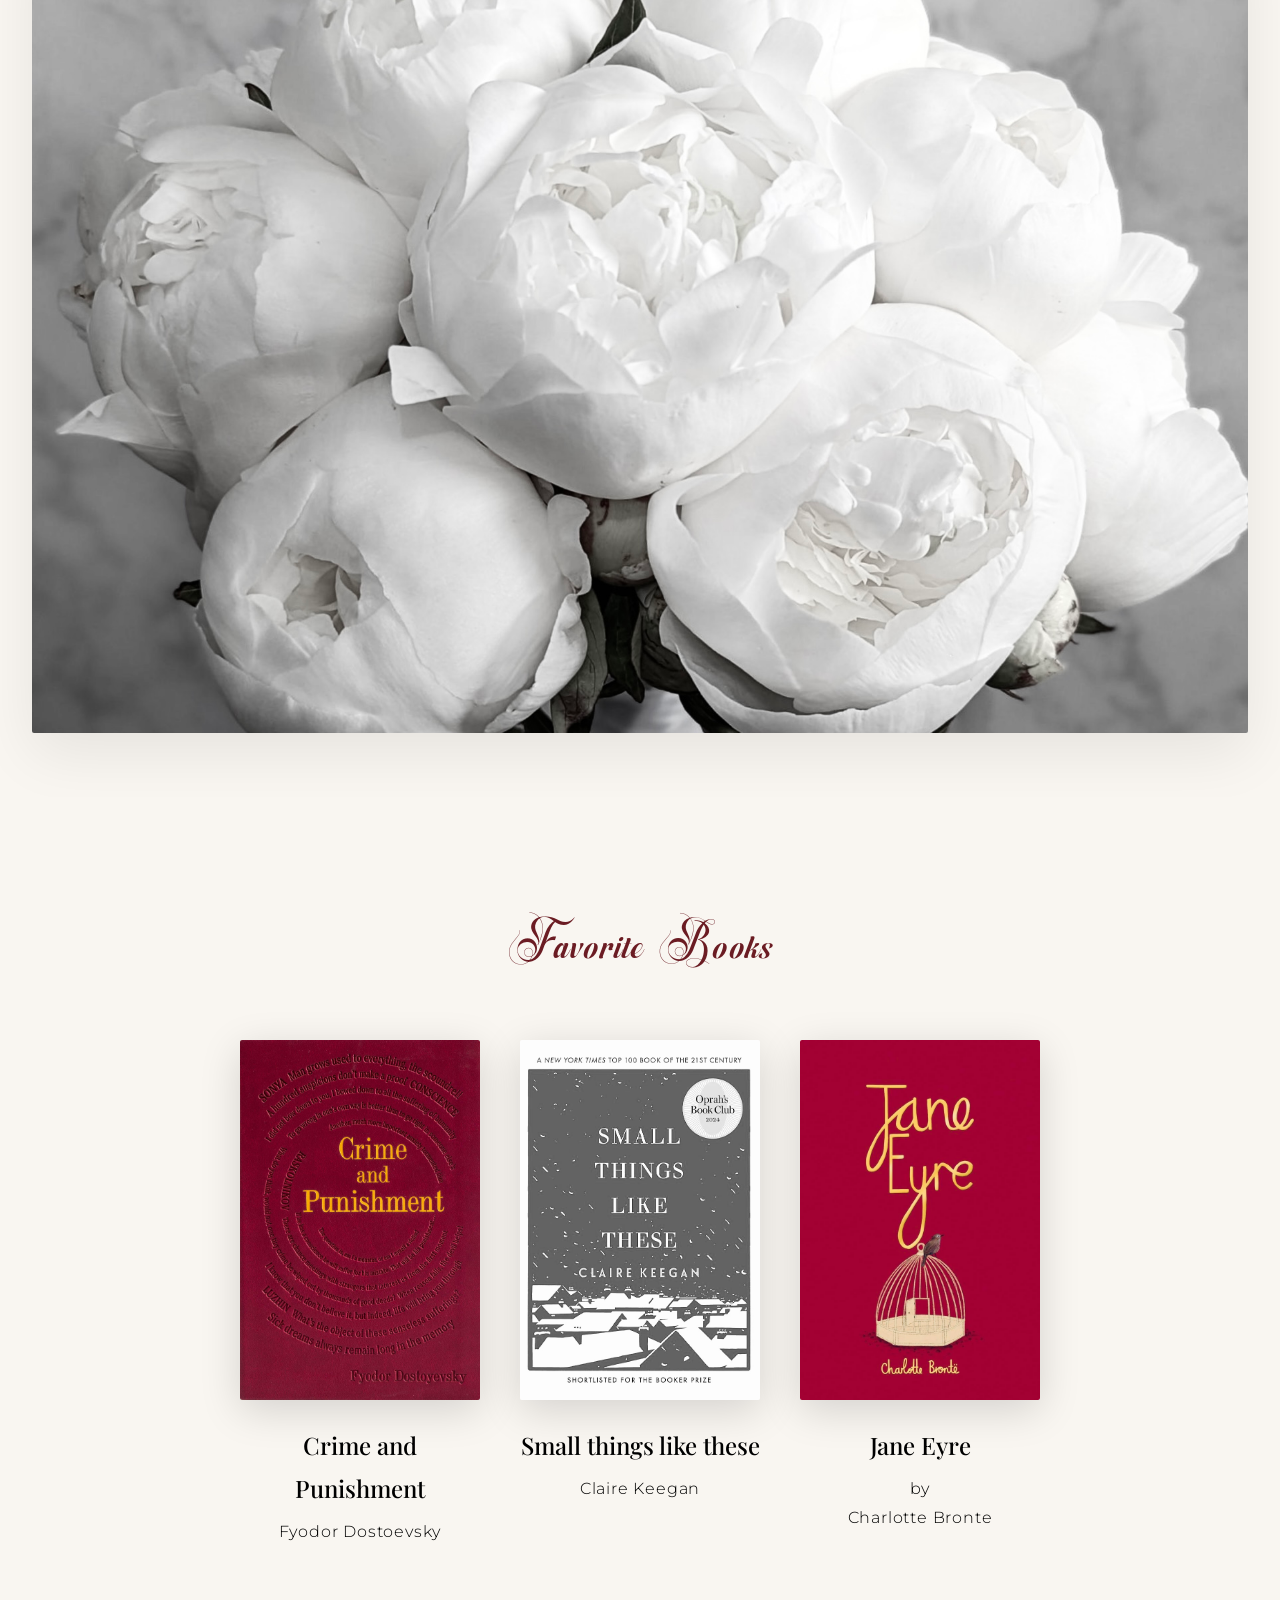
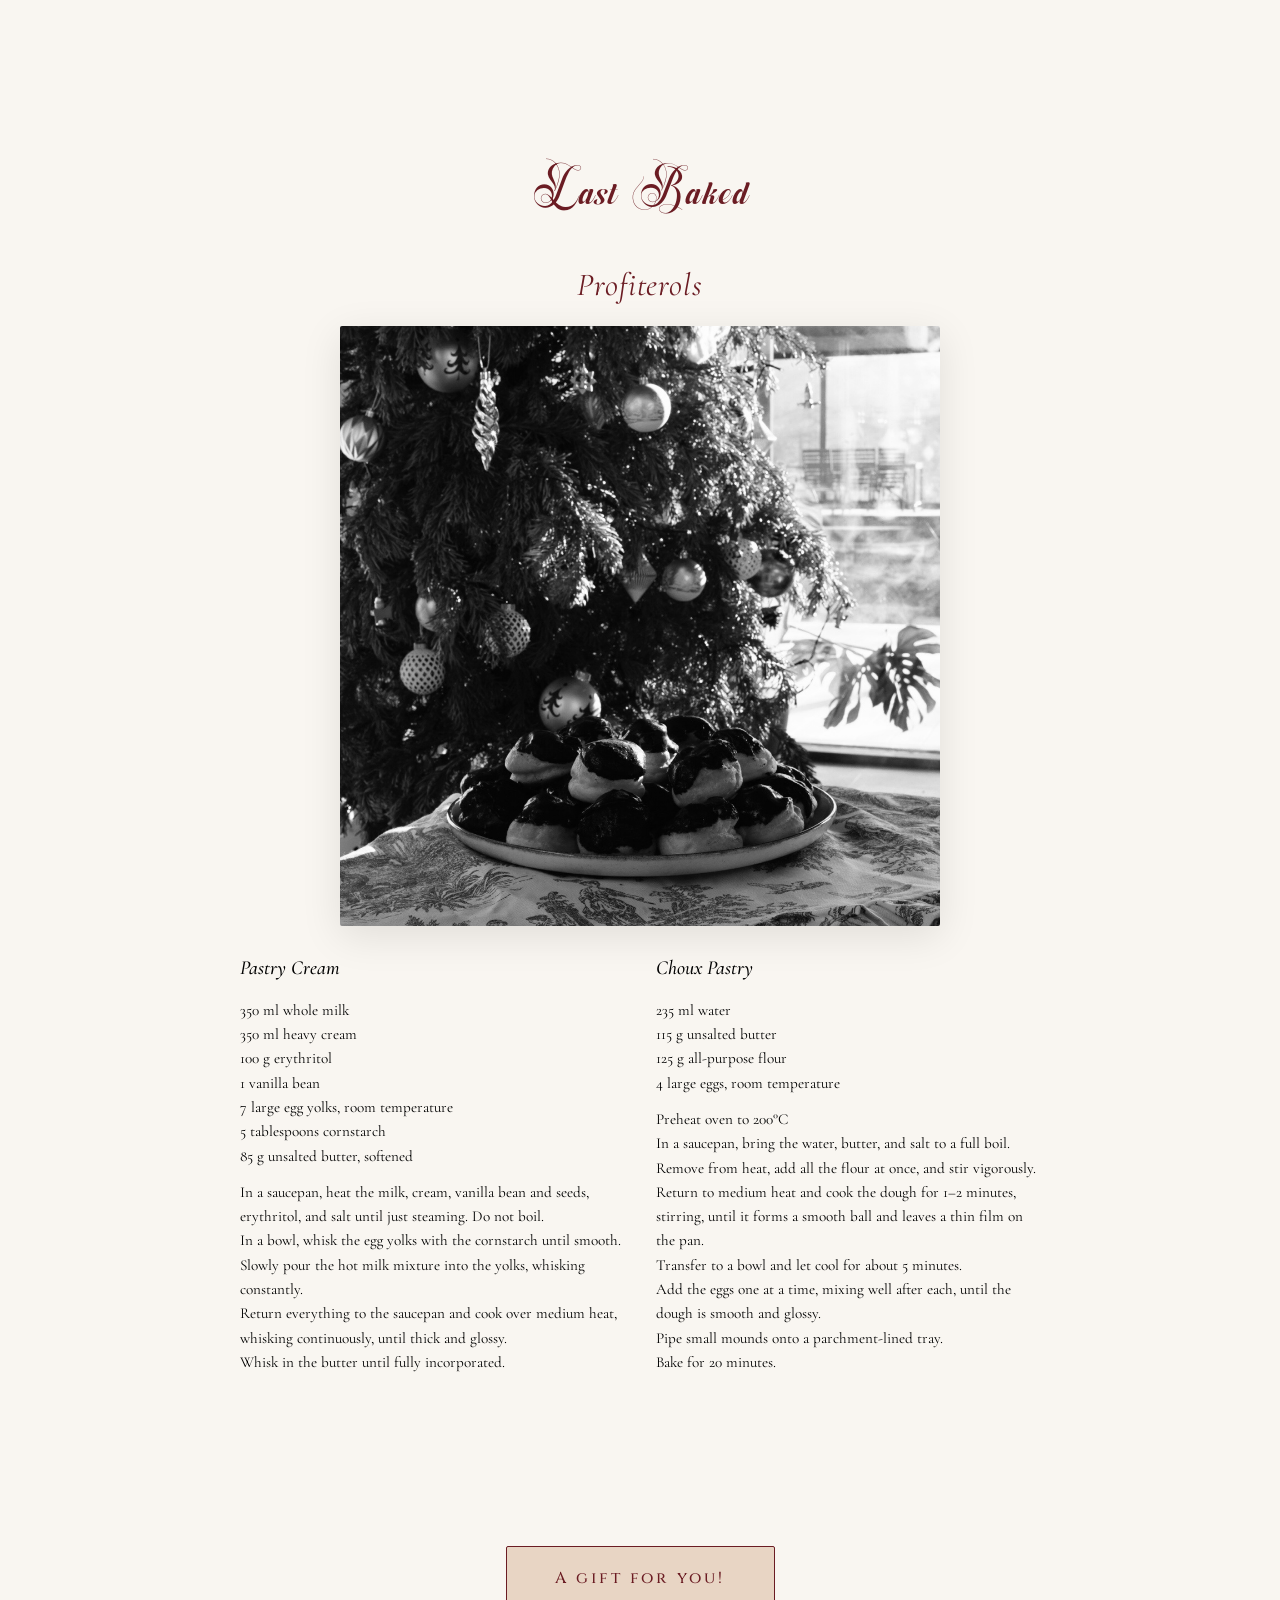
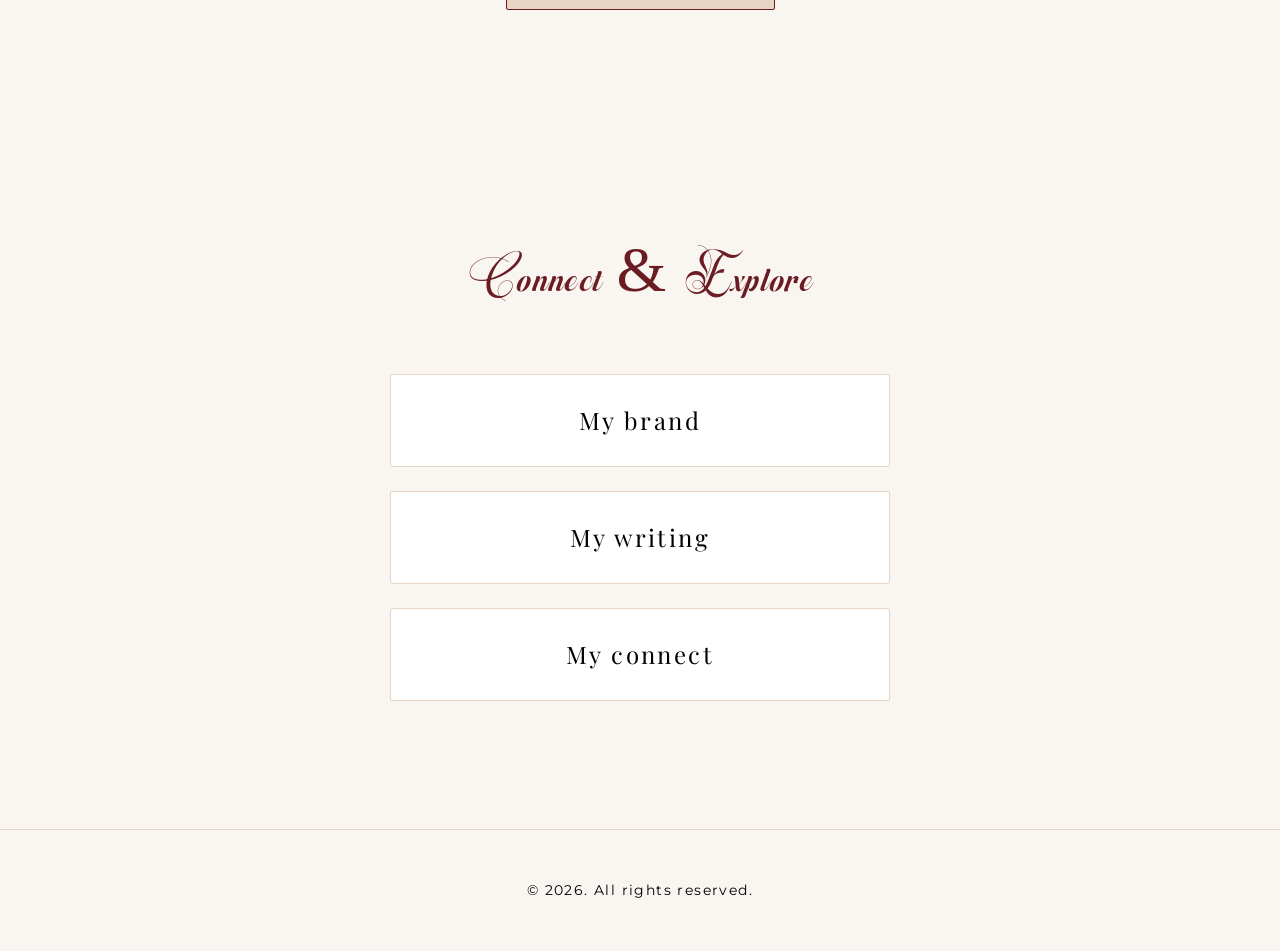
==== commit 94b70a68: "Reduce logo box sizes to fit on screen" ====
--- a/index.html
+++ b/index.html
@@ -16,8 +16,8 @@
     <!-- Square Logo for Publication Logo -->
     <div style="background: #f0f0f0; padding: 20px; text-align: center;">
         <p style="font-family: Arial; font-size: 12px; color: #666; margin: 0 0 10px 0;">SCREENSHOT THIS BOX ONLY (edge to edge) - For Publication Logo:</p>
-        <div style="background: white; width: 1000px; height: 1000px; margin: 0 auto; display: flex; align-items: center; justify-content: center; border: 2px solid #ddd;">
-            <div style="font-family: 'Vanolines', cursive; font-size: 140px; font-weight: 400; color: black; letter-spacing: 0.05em; text-align: center; line-height: 1.2;">
+        <div style="background: white; width: 600px; height: 600px; margin: 0 auto; display: flex; align-items: center; justify-content: center; border: 2px solid #ddd;">
+            <div style="font-family: 'Vanolines', cursive; font-size: 85px; font-weight: 400; color: black; letter-spacing: 0.05em; text-align: center; line-height: 1.2;">
                 Above<br>all,<br>love.
             </div>
         </div>
@@ -26,8 +26,8 @@
     <!-- Wordmark Logo for Publication Wordmark -->
     <div style="background: #f0f0f0; padding: 20px; text-align: center; margin-top: 40px;">
         <p style="font-family: Arial; font-size: 12px; color: #666; margin: 0 0 10px 0;">SCREENSHOT THIS BOX ONLY (edge to edge) - For Publication Wordmark:</p>
-        <div style="background: white; width: 2688px; height: 512px; margin: 0 auto; display: flex; align-items: center; justify-content: center; border: 2px solid #ddd;">
-            <div style="font-family: 'Vanolines', cursive; font-size: 200px; font-weight: 400; color: black; letter-spacing: 0.05em;">
+        <div style="background: white; width: 1200px; height: 230px; margin: 0 auto; display: flex; align-items: center; justify-content: center; border: 2px solid #ddd;">
+            <div style="font-family: 'Vanolines', cursive; font-size: 90px; font-weight: 400; color: black; letter-spacing: 0.05em;">
                 Above all, love.
             </div>
         </div>
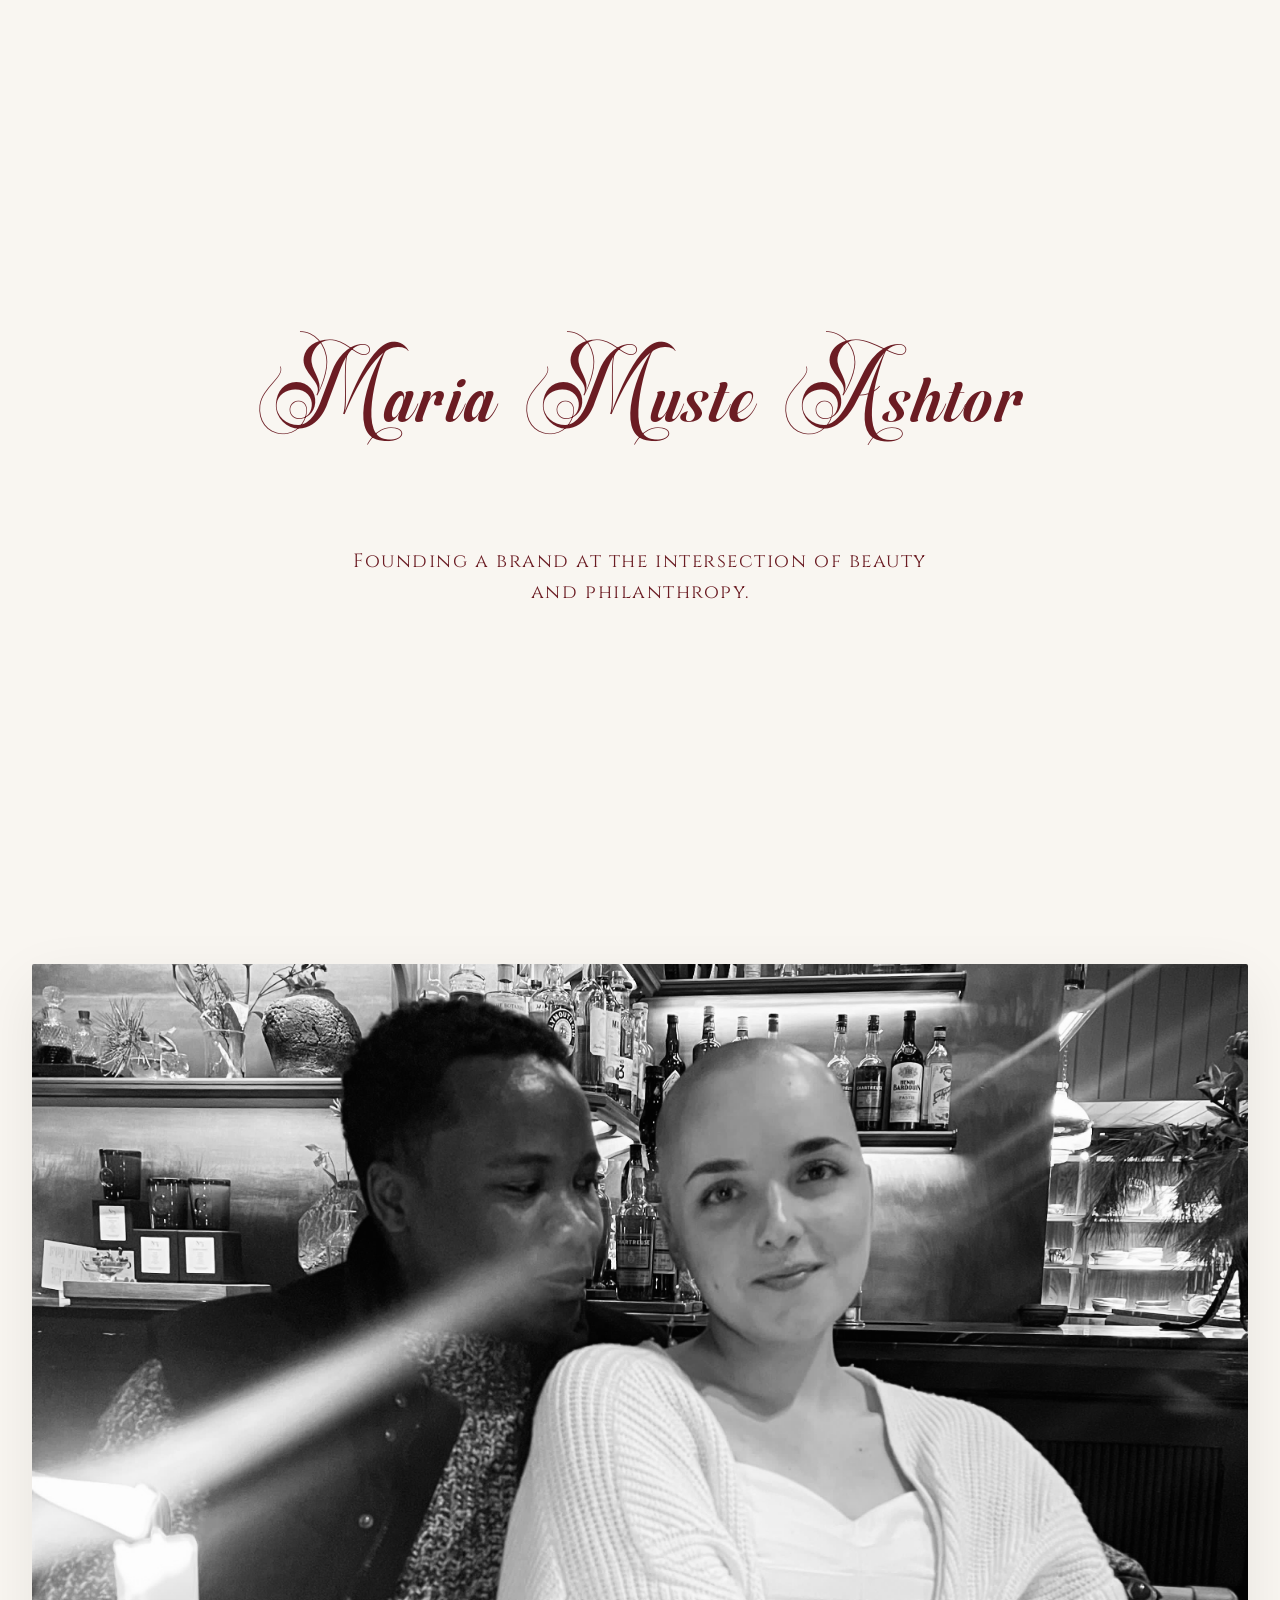
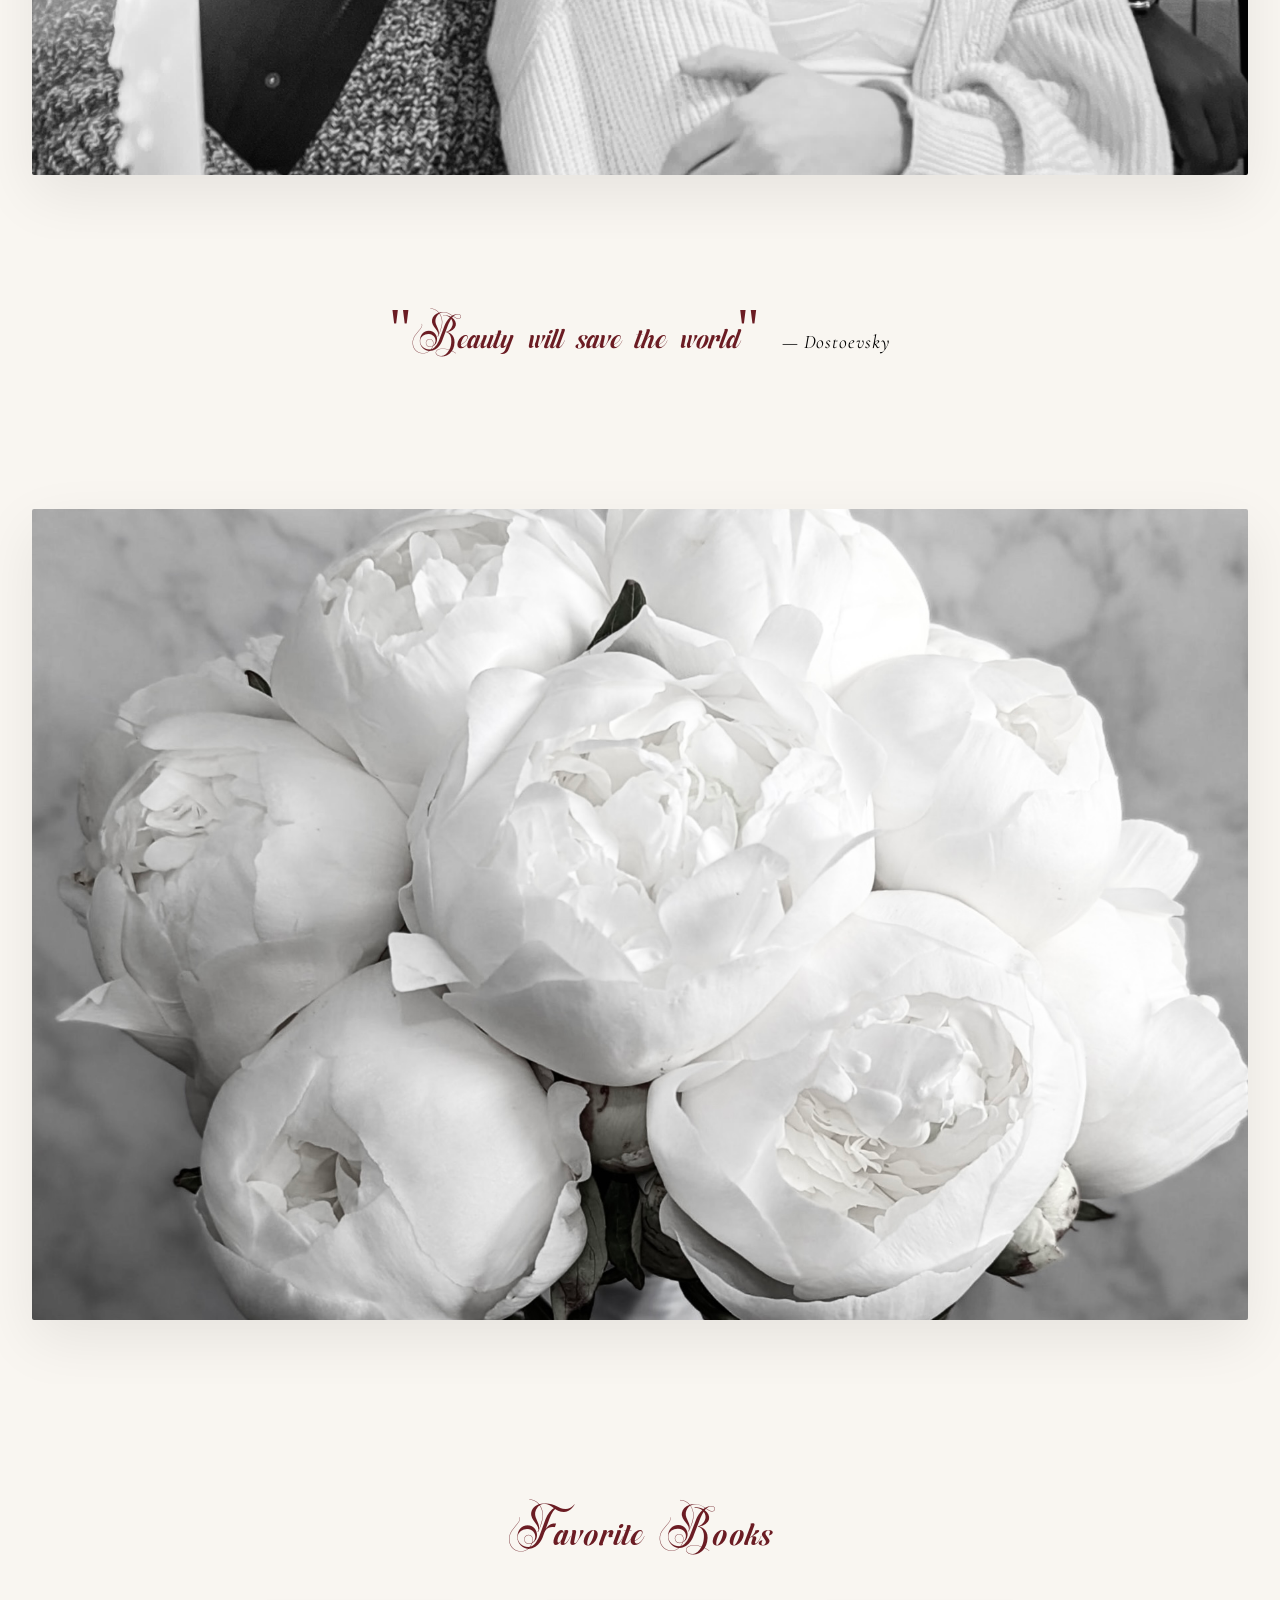
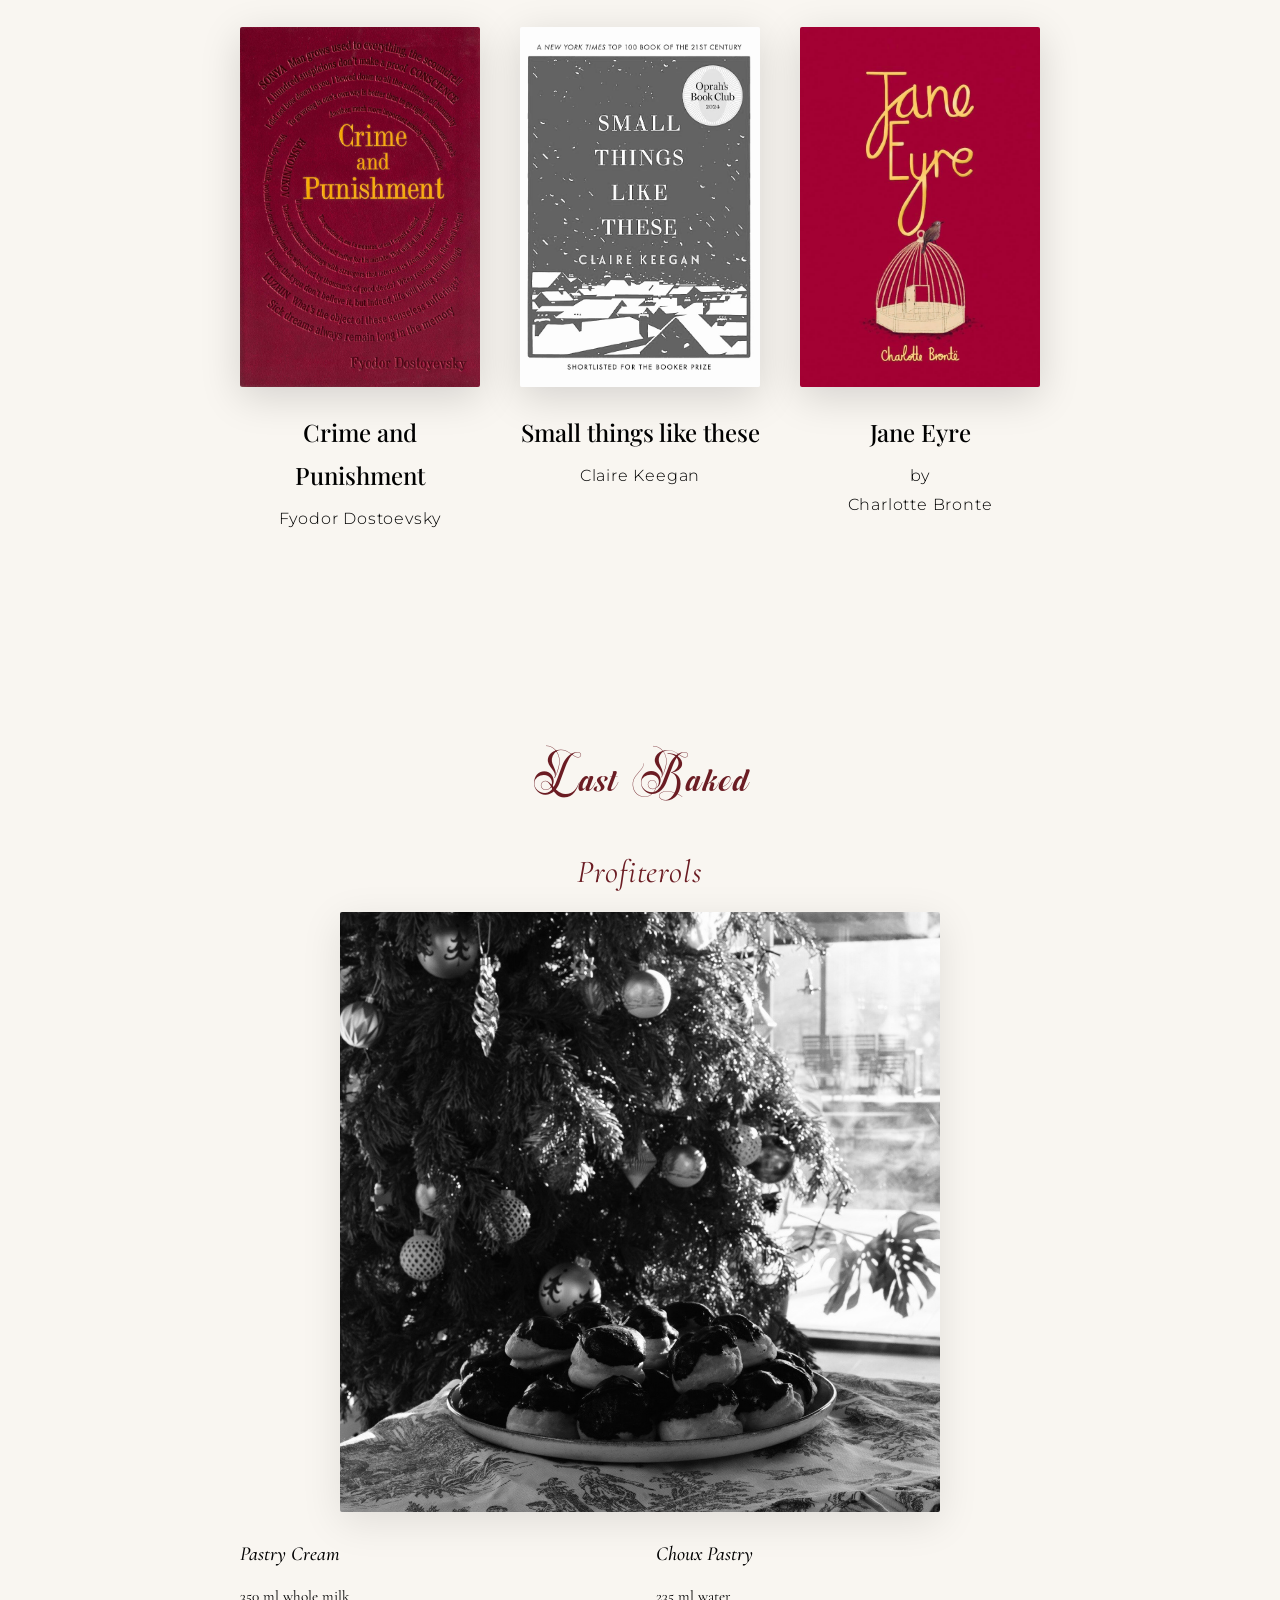
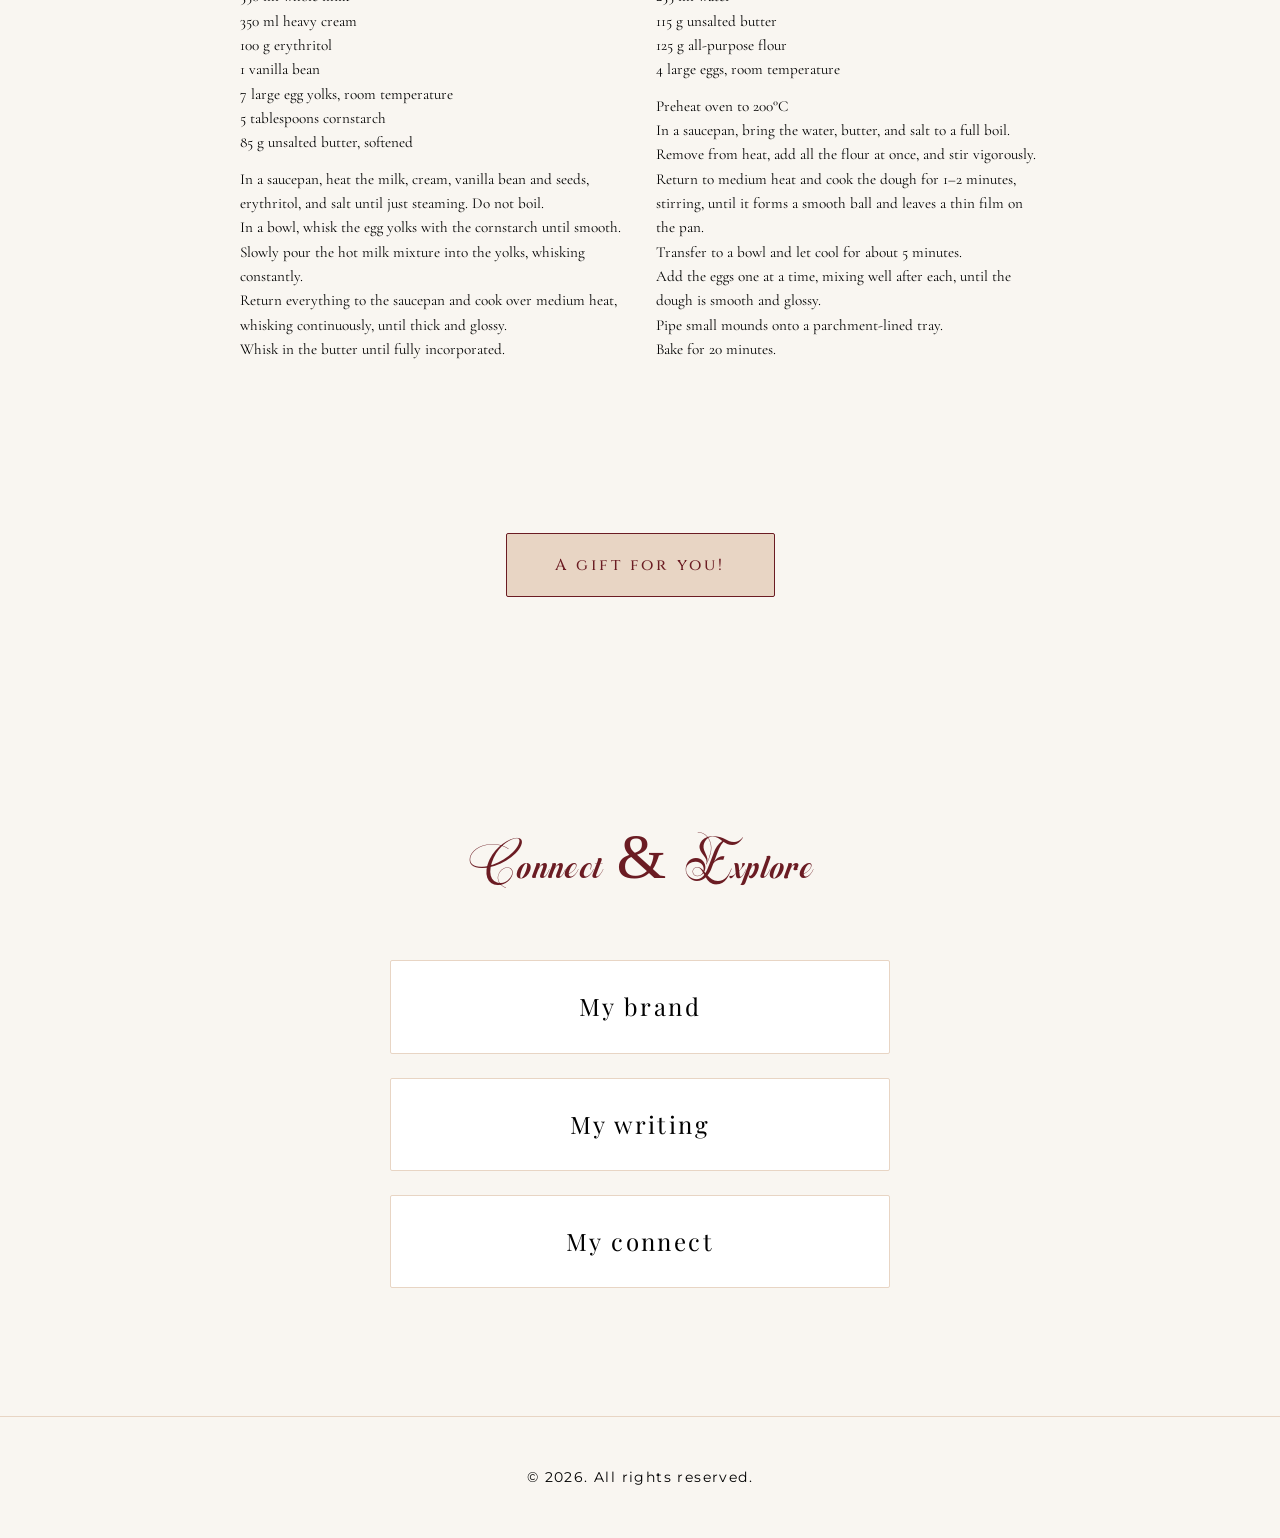
==== commit ebc7499b: "Remove temporary logo sections" ====
--- a/index.html
+++ b/index.html
@@ -11,30 +11,6 @@
     <script src="script.js" defer></script>
 </head>
 <body>
-    <!-- TEMPORARY LOGO SECTIONS FOR SUBSTACK - DELETE AFTER SCREENSHOT -->
-
-    <!-- Square Logo for Publication Logo -->
-    <div style="background: #f0f0f0; padding: 20px; text-align: center;">
-        <p style="font-family: Arial; font-size: 12px; color: #666; margin: 0 0 10px 0;">SCREENSHOT THIS BOX ONLY (edge to edge) - For Publication Logo:</p>
-        <div style="background: white; width: 600px; height: 600px; margin: 0 auto; display: flex; align-items: center; justify-content: center; border: 2px solid #ddd;">
-            <div style="font-family: 'Vanolines', cursive; font-size: 85px; font-weight: 400; color: black; letter-spacing: 0.05em; text-align: center; line-height: 1.2;">
-                Above<br>all,<br>love.
-            </div>
-        </div>
-    </div>
-
-    <!-- Wordmark Logo for Publication Wordmark -->
-    <div style="background: #f0f0f0; padding: 20px; text-align: center; margin-top: 40px;">
-        <p style="font-family: Arial; font-size: 12px; color: #666; margin: 0 0 10px 0;">SCREENSHOT THIS BOX ONLY (edge to edge) - For Publication Wordmark:</p>
-        <div style="background: white; width: 1200px; height: 230px; margin: 0 auto; display: flex; align-items: center; justify-content: center; border: 2px solid #ddd;">
-            <div style="font-family: 'Vanolines', cursive; font-size: 90px; font-weight: 400; color: black; letter-spacing: 0.05em;">
-                Above all, love.
-            </div>
-        </div>
-    </div>
-
-    <!-- END TEMPORARY SECTIONS -->
-
     <main>
         <!-- Hero Section -->
         <section class="hero">
